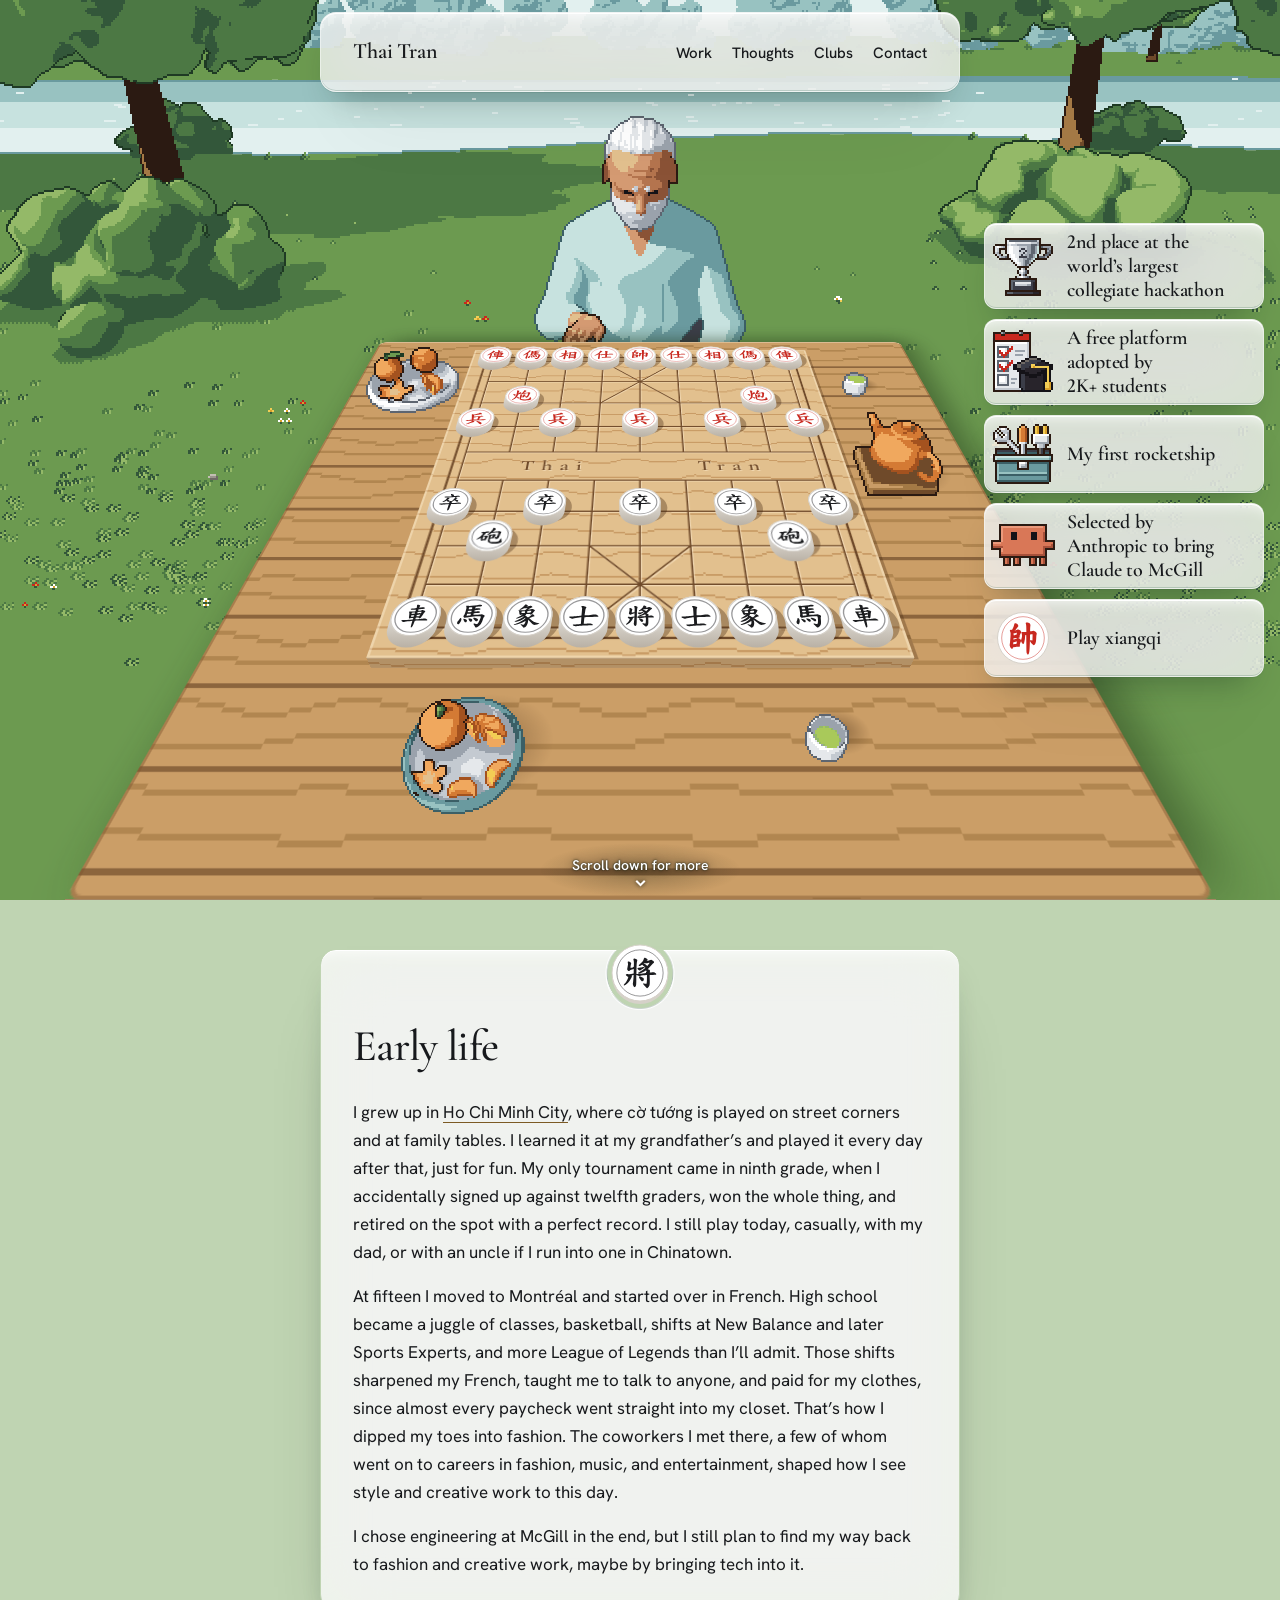
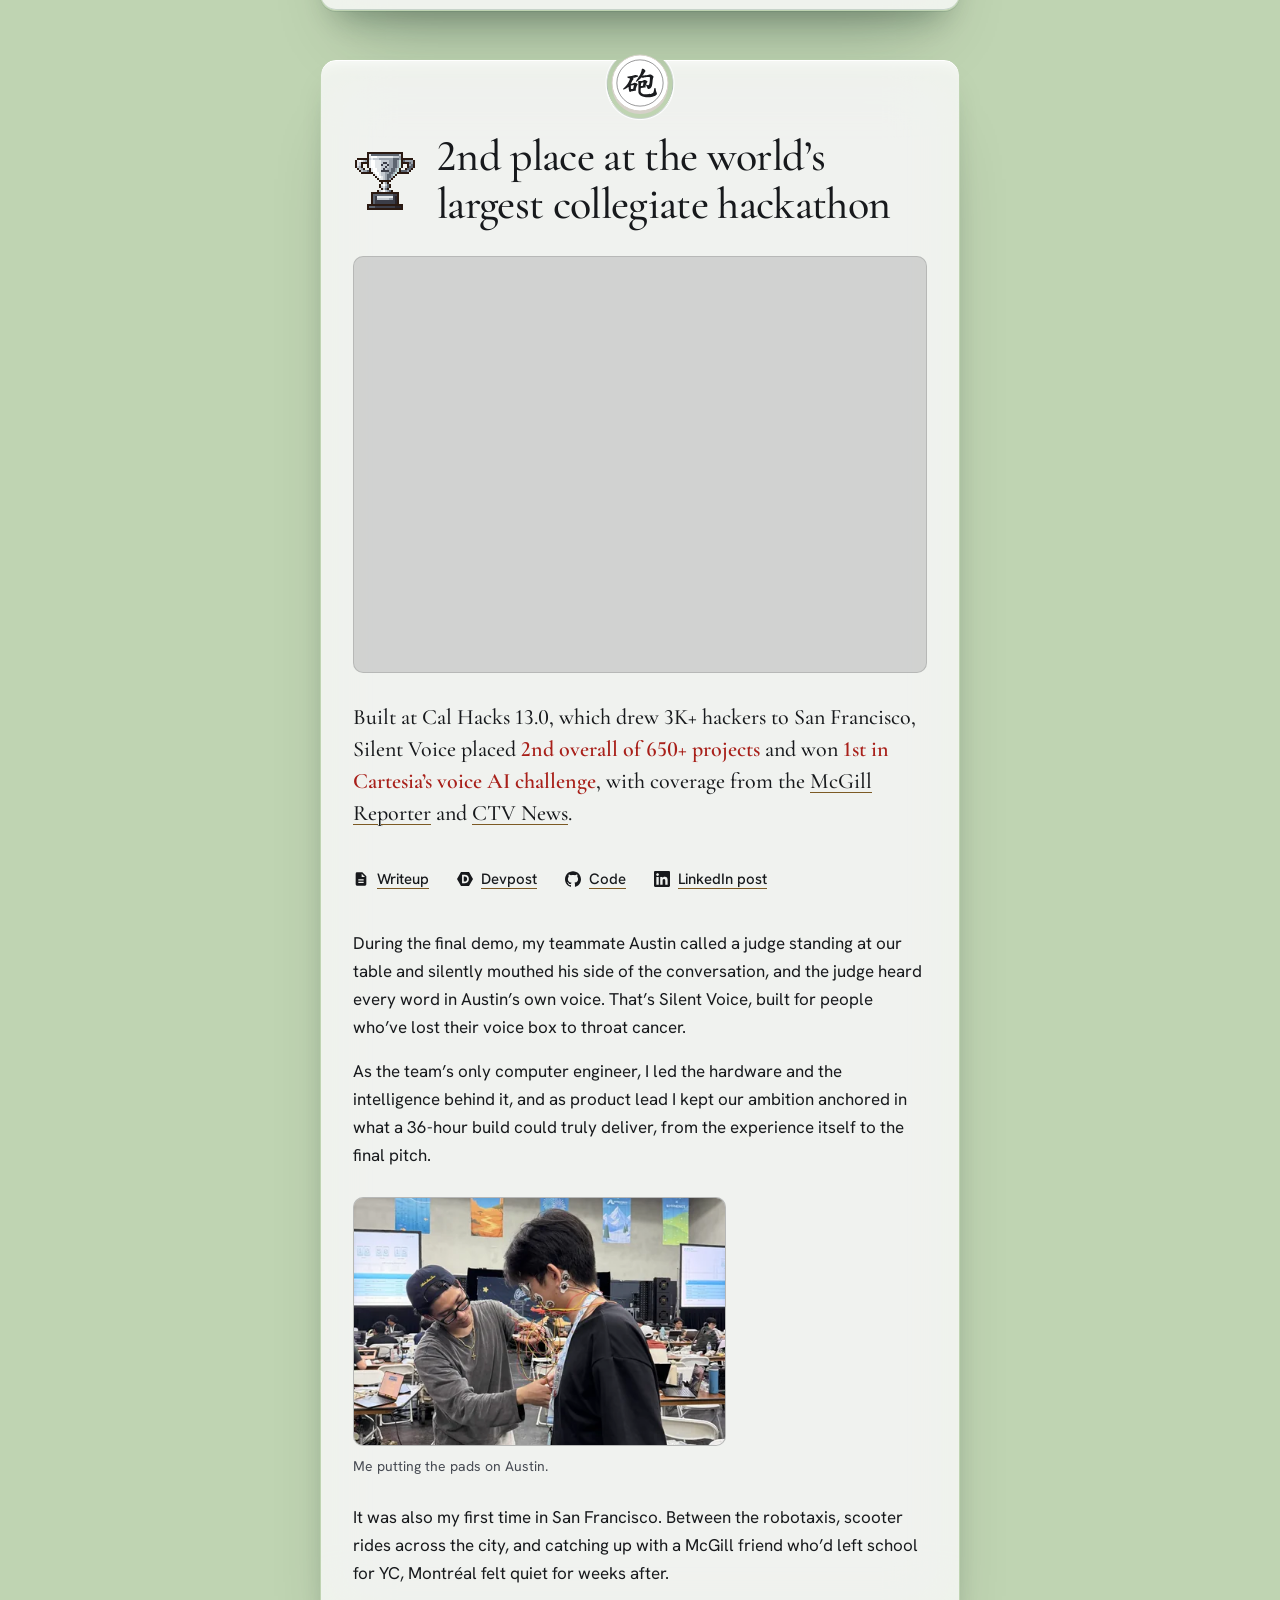
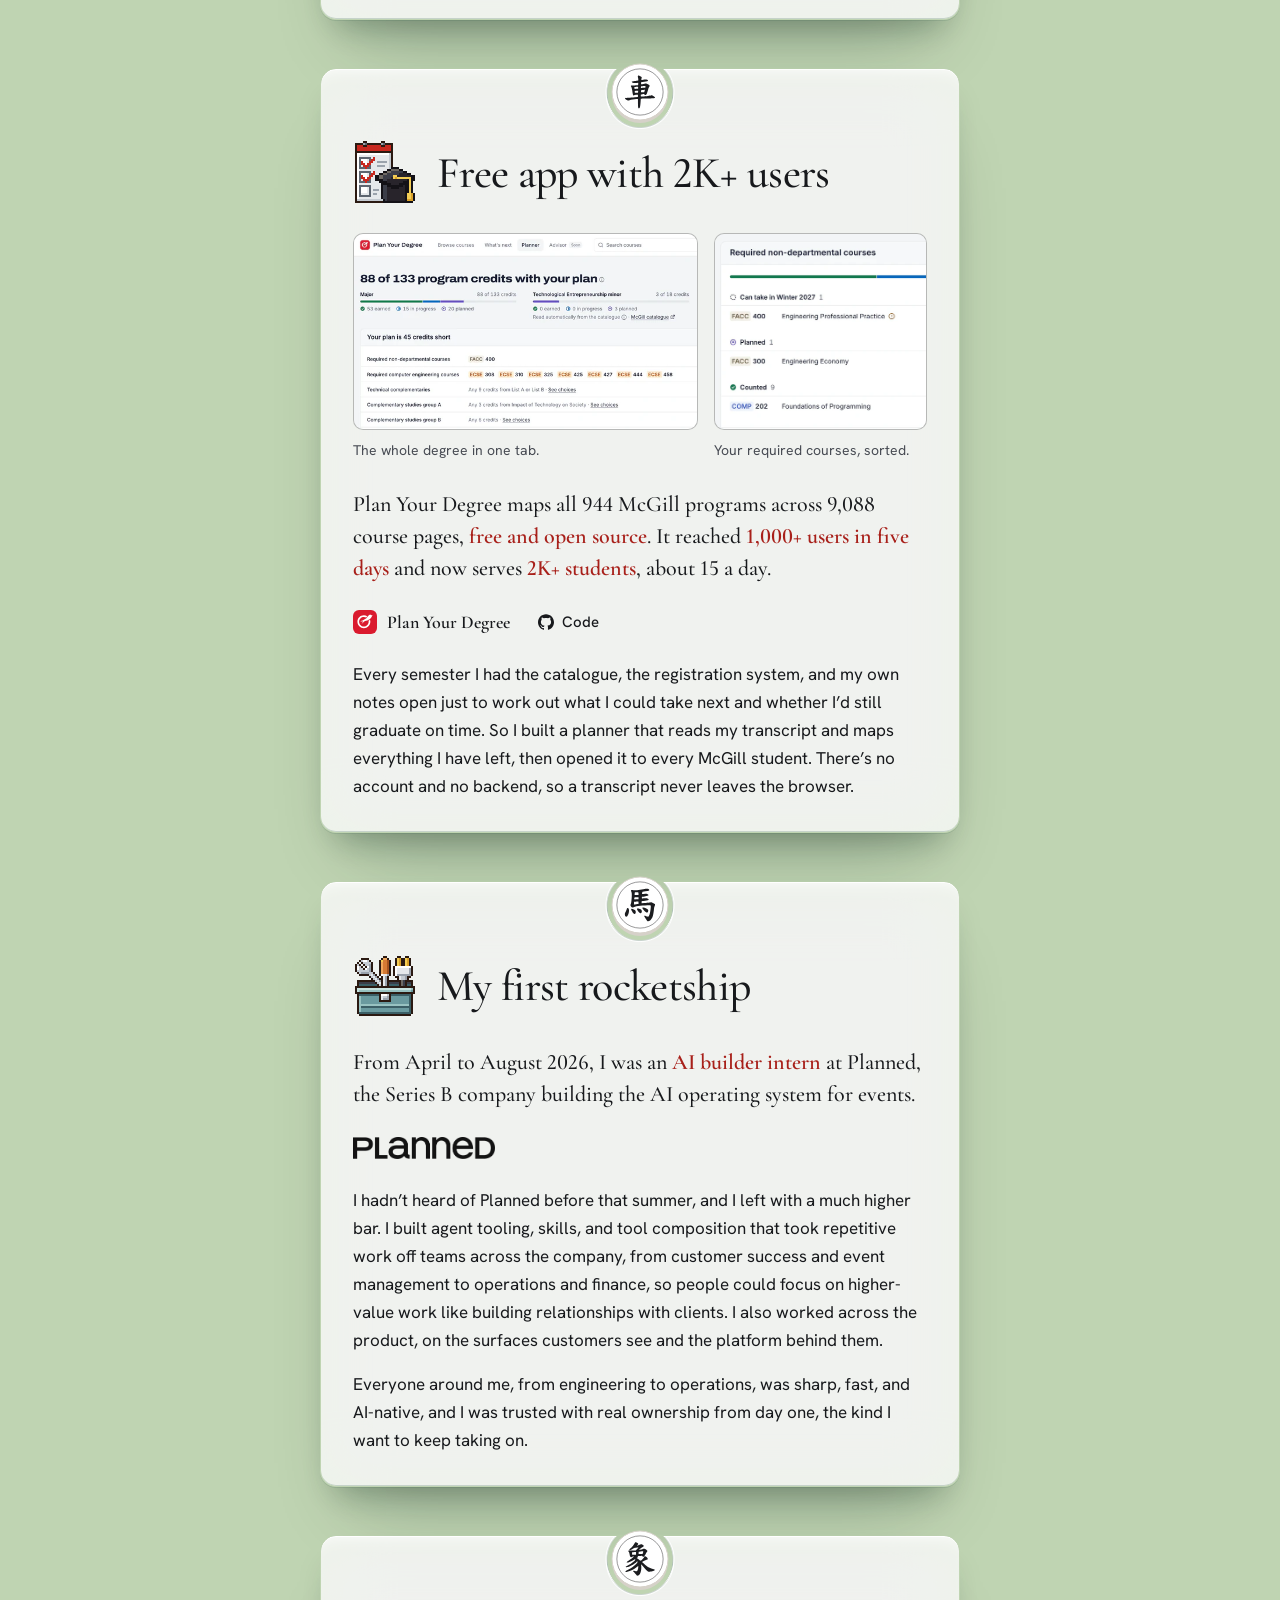
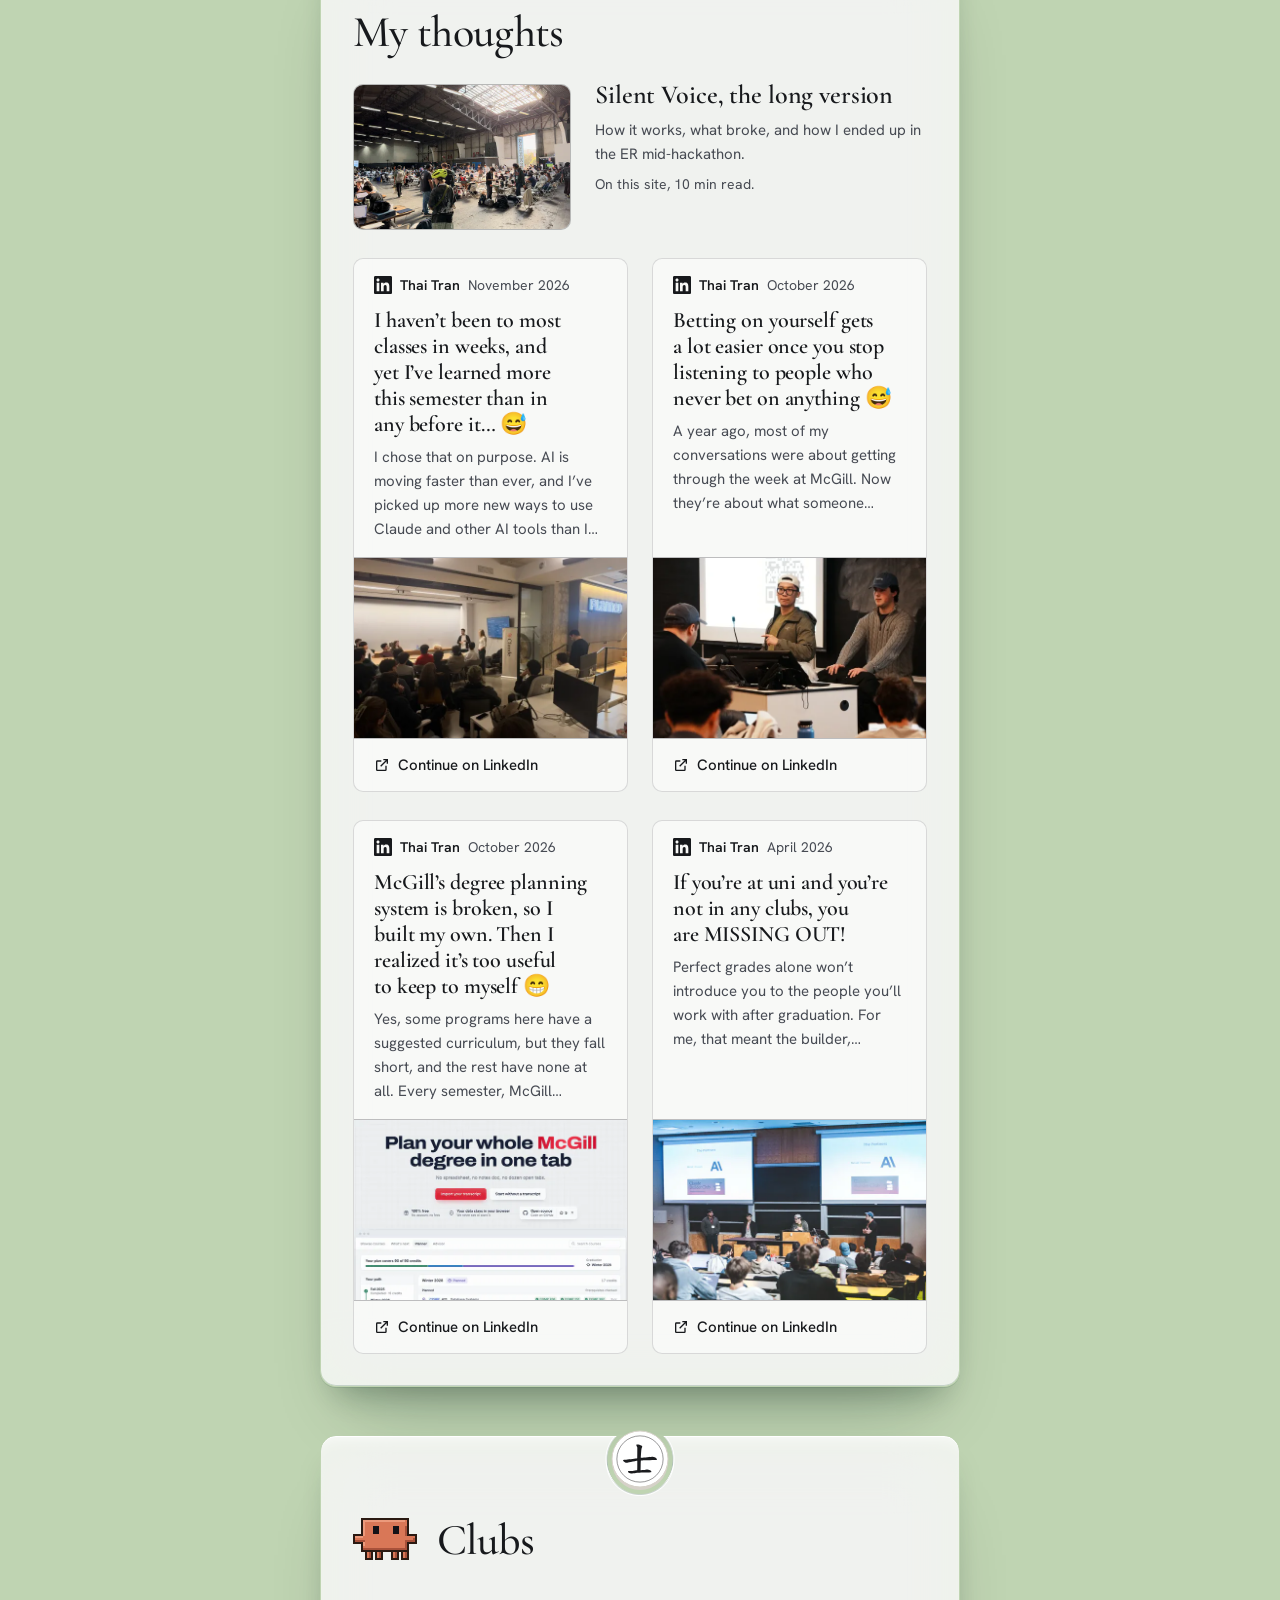
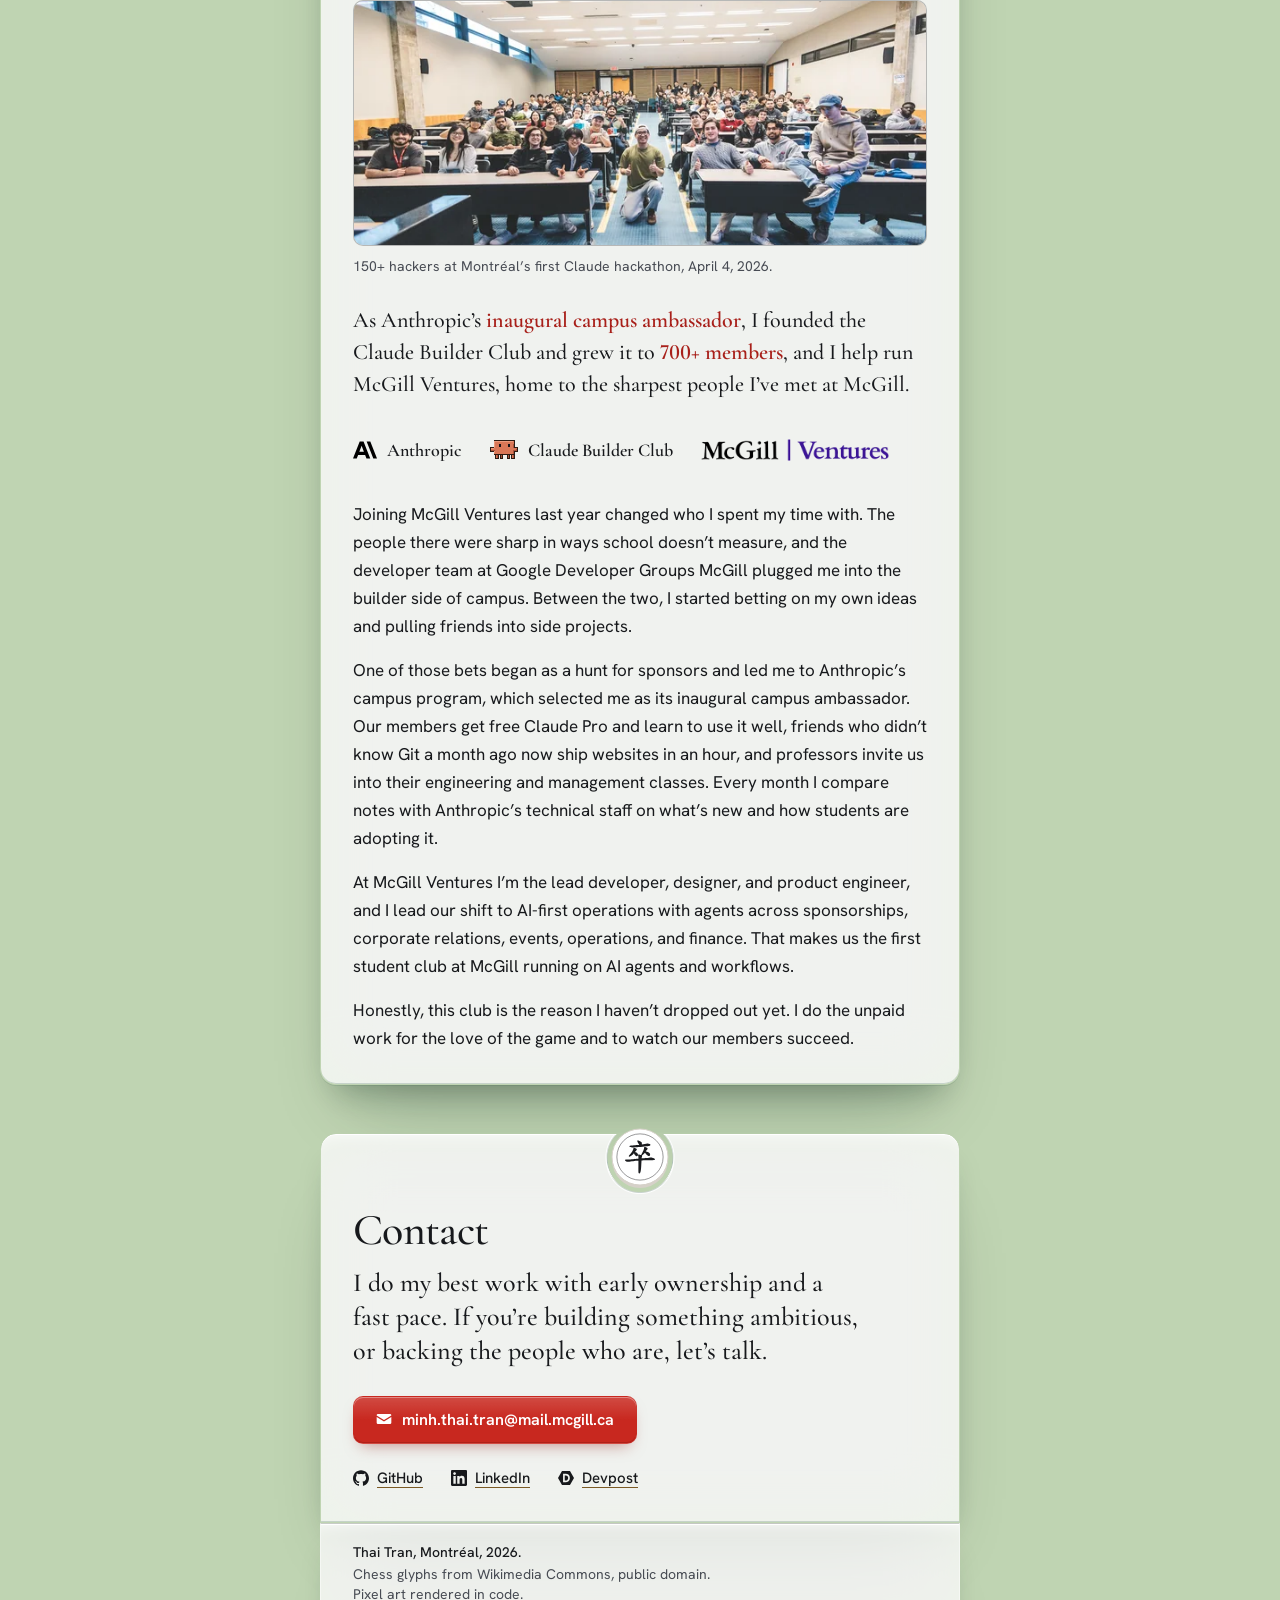
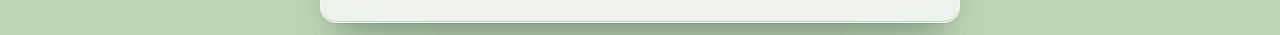
==== index.html @ a5d9ecb9 "Merge pull request #33 from thaimtl/fix/silent-voice-copy fix(silent-voice): high-level story, no te" ====
<!doctype html>
<html lang="en">
<head>
<meta charset="utf-8">
<meta name="viewport" content="width=device-width,initial-scale=1">
<meta name="color-scheme" content="light">
<title>Thai Tran</title>
<meta name="description" content="Thai Tran, computer engineering at McGill and Anthropic’s inaugural campus ambassador. Silent Voice, 2nd at Cal Hacks 13.0. Plan Your Degree, 2K+ users. AI builder intern at Planned.">
<meta property="og:title" content="Thai Tran">
<meta property="og:description" content="Thai Tran, computer engineering at McGill and Anthropic’s inaugural campus ambassador. Silent Voice, 2nd at Cal Hacks 13.0. Plan Your Degree, 2K+ users. AI builder intern at Planned.">
<meta property="og:type" content="website">
<meta property="og:url" content="https://thaimtl.github.io/">
<meta property="og:image" content="https://thaimtl.github.io/img/og.jpg">
<meta property="og:image:width" content="1200">
<meta property="og:image:height" content="630">
<meta property="og:image:alt" content="A pixel-art scene of a grandfather across a Chinese chess board, at a wooden table in a garden.">
<meta name="twitter:card" content="summary_large_image">
<link rel="icon" href="data:image/svg+xml,%3Csvg xmlns='http://www.w3.org/2000/svg' viewBox='0 0 32 32'%3E%3Ccircle cx='16' cy='16' r='13' fill='%23fff' stroke='%23121316' stroke-width='2.5'/%3E%3Ccircle cx='16' cy='16' r='8.5' fill='none' stroke='%23c8281f' stroke-width='2.5'/%3E%3C/svg%3E">
<script>document.documentElement.className = 'js'</script>
<link rel="preconnect" href="https://fonts.googleapis.com">
<link rel="preconnect" href="https://fonts.gstatic.com" crossorigin>
<link href="https://fonts.googleapis.com/css2?family=Cormorant+Garamond:wght@500;600&family=Hanken+Grotesk:wght@400;500;600&display=swap" rel="stylesheet">
<link rel="stylesheet" href="site.css">
</head>
<body>
<a class="skip" href="#main">Skip to content</a>
<svg width="0" height="0" style="position:absolute" aria-hidden="true">
<symbol id="g-shuai" viewBox="0 0 100 100"><path fill="currentColor" d="M59 2.9C58.1 3.8 58.1 3.9 59.5 7.6C60.1 9.3 60.4 12.5 60.4 20.7L60.5 31.6 53.4 31.7C44.5 31.7 44.2 31.9 46.1 36.6C47.6 40.9 47.3 46.8 45.1 52.9C43.8 57 43.8 57.2 44.5 60.1C45.9 64.8 48.5 66.6 50.5 64.5C52 62.7 54 54.3 54.6 46L55.4 38.1 57.2 37.7C60.7 36.7 60.4 34.6 60.5 66C60.7 96.7 60.7 97.6 63.3 97.9C66.5 98.4 68.3 92.1 68.9 77.5C69.2 71.7 69.7 59.9 69.9 51.4L70.3 35.8 74.7 35.4C77.2 35.1 79.3 35.1 79.5 35.4C79.9 35.8 79.9 49.9 79.5 54.6C79.2 58.1 79.8 58 73.8 57.2C71.4 56.9 71.1 56.9 71.1 57.8C71.1 58.3 72.4 60.2 74.1 62.1C75.8 63.9 77.9 66.3 78.9 67.3C80.8 69.7 81.8 69.7 84 67.7C87.7 64.5 88.9 59.6 89.5 45.7C89.7 40.9 90.1 37 90.8 35.5C91.5 33.1 91.5 32.9 90.5 31.7C89.7 30.9 87.9 29.7 86 29L82.8 27.4 79.2 28.2C77.2 28.8 74.4 29.3 72.9 29.3L70.3 29.4 70.5 21.2C70.5 16.6 70.9 11.3 71.2 9.3C71.8 5.6 71.8 5.6 70.5 4.5C67.6 2.3 60.7 1.2 59 2.9M23.9 4.7C23.5 5.2 23 6.7 22.7 8.1C22.4 11 18.9 20.4 17.1 23.2C16.1 24.8 16 25 13.7 24.7C11.1 24.2 9.1 25 9.1 26.4C9.1 26.7 9.6 28 10.2 29.1C10.7 30.2 11.3 31.9 11.4 32.9C12 35.8 10.8 57.8 9.9 62.8C8.4 71.2 8.4 72.6 9.6 75.3C11.1 78.9 12.6 80.5 14.6 80.5C15.8 80.5 16.1 80.2 16.8 78.1L17.4 75.8 20.9 75.3C22.7 75.2 27.4 74.7 31.1 74.3C34.9 74 38.3 73.4 38.7 73.1C39.8 72.1 39.8 70.9 38.7 70C37.8 69.4 37.8 69.1 39 65.3C39.6 62.8 40.7 59.8 41.5 58.4C43.3 54.9 43 53.8 39.8 52C35.7 49.9 33.8 49.7 30.5 51.4C26.7 53.2 19.2 55.2 18.7 54.3C18.4 53.7 18.6 48.3 19 48C19.2 47.9 22.7 47.4 27.1 47C31.4 46.5 35.7 46 36.3 45.9C38.1 45.3 38.9 43.9 38 42.4C37.5 41.3 37.5 40.6 39 36.9C39.9 34.6 41.3 32 41.9 31.2C42.7 30.3 43.3 29.3 43.3 28.7C43.3 27.3 40.4 25.1 37.2 24.1C34.9 23.3 34.8 23.3 30.2 24.8C24.8 26.7 20.3 27.4 20.3 26.7C20.3 26.4 21.2 25.5 22.2 24.7C24.7 22.9 34.1 10.8 34.1 9.6C34.1 8.2 32.3 6.5 29.4 5.2C26.7 3.9 25.1 3.8 23.9 4.7M31.6 31.2C31.6 32.5 29.9 39.6 29.6 39.9C29.3 40.3 27 40.7 24.2 41.2L19.2 41.8 19.2 37L19.2 32.3 21 32.3C21.9 32.3 24.1 32 25.8 31.6C29.4 30.8 31.6 30.6 31.6 31.2M30.9 59.8C30.9 64.2 30.3 67.7 29.4 68.2C28 68.9 18.7 70 18.3 69.5C18 69.2 18 67 18.1 64.5L18.4 59.9 23.2 59C25.8 58.6 28 58 28.2 57.8C28.4 57.6 29.1 57.5 29.7 57.5C30.9 57.5 30.9 57.8 30.9 59.8"/></symbol>
<symbol id="g-shi" viewBox="0 0 100 100"><path fill="currentColor" d="M30.3 9.5C29.9 9.9 29.6 11 29.6 11.9C29.6 14.1 27.3 20.4 24.8 25.5C20.9 33.3 13 44.3 5.5 52.2C2.7 55.4 1.8 56.4 2.1 57.3C2.4 57.9 3 58.4 3.7 58.4C5.3 58.4 14 52.1 18.9 47.2L22.8 43.4 22.5 57.3C22.4 64.9 21.9 72.6 21.8 74.4C20.6 81.7 20.4 83.3 21.5 86C23.4 91.1 25.2 92.5 27.3 90.2C29.6 87.8 29.7 86.6 29.9 67.8C30 51.8 30.3 46.1 31.4 42.7C31.7 41.9 31.1 41 29.6 39.4L27.3 37 28.7 35.2C30.2 33.4 33.6 27.6 36.6 22.2C37.6 20.2 39 18.3 39.6 17.7C41.5 15.9 41.8 15 40.6 13.4C37.9 9.6 32.3 7.5 30.3 9.5M54.7 12.8C54.2 13.8 54.2 14.4 55.3 16.7C56.5 19.2 56.5 20.1 56.6 31.5L56.8 43.4 46 44.9C33.7 46.7 31.7 47.2 31.7 48.2C31.7 50.4 33.5 51.6 37.8 52.7C40 53.1 41.2 53 46.2 51.9C49.3 51.2 53 50.4 54.5 50.3L57.4 49.8 57.4 60.8L57.4 71.7 48.7 72.9C37.9 74.5 37.9 74.4 37.9 75.9C37.9 78.3 42.9 80.6 46.8 80.2C47.8 80 53.2 79.3 58.6 78.6C64.1 77.8 72.6 77.1 77.7 76.8C87.6 76.2 88.5 76 89.2 74.5C90 73.2 88.3 71.2 84.7 69.6C81.7 68.1 79.5 68.1 73.8 69.1C71.6 69.6 69 69.9 68 69.9L66.2 69.9 66.2 59.4C66.2 53.7 66.3 48.9 66.6 48.8C67.1 48.5 74.4 47.8 87.9 46.9C97.1 46.3 97.4 46.1 97.9 44.5C98.3 42.8 97.6 41.9 93.8 40C90.4 38.2 88.3 38.2 82.5 39.2C76.7 40.4 67.1 41.6 66.6 41.2C66.5 41 66.5 36.8 66.6 31.9C67.1 24.7 67.4 22.5 68.3 20.2C69.3 17.7 69.3 17.3 68.6 16.2C67.4 14.4 62.3 12.2 58.6 11.9C55.6 11.7 55.3 11.7 54.7 12.8"/></symbol>
<symbol id="g-xiang" viewBox="0 0 100 100"><path fill="currentColor" d="M32.3 5.5C31.3 6.3 31.1 8.1 32.2 11.6C32.8 13.4 32.9 16.8 32.9 23.3L32.9 32.6 31.6 32.9C30.7 33.1 26.5 33.5 22.4 34.1C18.2 34.6 14.5 35.4 14.1 35.7C12.7 36.6 13.6 38.4 16.2 39.6C18.6 40.7 22 41 27.9 40.2C29.6 39.9 31 39.9 31.1 40.1C31.4 40.5 23.5 53.5 21.1 56.5C18.5 59.9 10.7 67.8 8 69.8C6.3 71 5.8 71.6 6 72.7C6.1 73.7 6.4 74 7.5 73.9C9.6 73.7 16.2 70.4 20.3 67.3C23.5 65 25.3 63.1 31.3 55.3L32.5 53.8 32.2 59.1C31.7 67.3 31 74.6 30 79.5C29.6 81.9 29.3 85 29.4 86.2C29.7 89.4 31.9 93.5 33.7 94.4C34.9 95.2 35.2 95.2 36.4 94C39 91.5 39.3 89.3 39.6 69.9C39.9 60 40.2 51.9 40.6 52.1C40.7 52.3 41.3 53.5 41.9 54.7C43.3 57.6 46.9 60.9 48.8 60.9C51.8 60.9 53.5 56.1 51.4 53C50.3 51.5 44.7 47.8 42.7 47.4C40.2 46.8 39.9 46.2 40.4 42.1C40.7 38.5 40.9 38.2 42.1 38.1C45.6 37.6 52.6 35.7 53.3 34.9C54.7 33.8 54.6 33.1 53.2 31.7C51.2 30 47.4 29.1 44.5 29.9C40.4 30.9 40.6 31.4 41.3 23.8C41.6 20 42.2 15.4 42.7 13.6C43.3 10.4 43.3 10.2 42.1 9C40.6 7.3 36 4.9 34.3 5C33.7 5 32.8 5.2 32.3 5.5M79.2 21.8C73.9 23.6 67 24.8 61.1 24.8C58.2 25 55.8 25.1 55.3 25.6C55 25.9 55.2 27.1 56.1 29.6C57.2 32.8 57.3 33.5 57.2 46.3C57.2 55 56.7 62.2 56.2 66.3C54.7 77.8 54.6 79.7 55.6 81.8C56.8 84.2 58.5 85.9 59.7 85.9C60.8 85.9 62.3 84.4 62.3 83.2C62.3 82.7 62.5 82.3 62.8 82.1C63.1 81.8 66.7 81.5 70.9 81.2C75.1 80.9 78.9 80.4 79.4 80.4C80.1 80.1 80.8 81 81.8 83.6C83.6 87.9 84.7 88.8 86.8 88C88.7 87.4 90.3 85.3 92.2 81.9C93.5 79.1 93.5 76 92.3 66.6C91.3 56.8 91.6 34.6 92.9 31.1C94.5 27 94.5 27 92.6 25.1C90 22.9 85.8 20.4 84.1 20.4C83.5 20.6 81.2 21 79.2 21.8M82.4 29.1C82.9 29.4 83 31.7 83 35.2L83 40.7 81.4 40.4C80.3 40.2 78.6 40.4 77.4 40.7C72.5 42.1 65.4 43.3 64.8 42.8C64.6 42.5 64.5 39.9 64.8 36.4L65.1 30.6 67.2 30C72.7 28.5 81.4 28 82.4 29.1M83 51.8L83 57 80 56.8C78 56.7 75.4 57 72.7 57.6C68.9 58.6 66.3 59 64.6 58.8C64.2 58.8 63.9 57.6 63.9 54.8C63.9 49.7 64.2 49.2 66.4 49.2C68.1 49.2 80 47.2 81.2 46.8C82.9 46.2 83 46.6 83 51.8M82.9 64.6C82.7 65.7 82.6 68.1 82.6 70.1C82.6 73 82.4 73.6 81.8 73.4C81.4 73.3 77.6 73.6 73.1 74.2C68.7 74.8 64.8 75.2 64.3 74.9C63.5 74.8 63.4 73.9 63.4 70.7C63.4 68.4 63.5 66.3 63.9 66C64 65.7 66 65.2 68.1 65C70.4 64.7 74.2 64.1 76.8 63.7C83.5 62.2 83.3 62.2 82.9 64.6"/></symbol>
<symbol id="g-ma" viewBox="0 0 100 100"><path fill="currentColor" d="M30.7 7.5C30.2 8.1 29.8 9.3 29.8 10.8C29.8 14.3 28.7 17.9 26.5 22.4C22 31.5 15.3 40.7 8.4 47.9C3.7 52.7 3.1 54.4 5.7 54.7C7.5 54.9 12.8 51.2 18.3 45.8C20.9 43.4 23.2 41.4 23.3 41.6C24.2 42.5 22.6 65.1 21 72.2C19.7 78.1 19.8 80.9 21.6 84.5C23.2 87.6 23.5 87.7 25.1 87.7C26.8 87.7 27.1 87.6 28.1 85.3C29.3 82.9 29.5 82 29.9 66.3C30.1 57.3 30.7 47.3 31 44.3L31.6 38.7 29.6 36.9L27.7 35.3 30.1 31.6C31.3 29.7 33.7 25.6 35.4 22.6C37 19.6 39 16.4 39.9 15.5C40.8 14.6 41.4 13.4 41.4 13C41.4 11.7 38.5 8.6 36.7 7.5C34.8 6.5 31.7 6.6 30.7 7.5M70.5 9.9C61.1 11.9 52.2 12.5 48.5 11.6C43.8 10.4 42.8 11.4 44.4 15.5C45.2 17.3 45.3 19.3 45 29.2C44.7 41.3 44.1 46.3 42.8 49.7C41.8 51.7 41.8 51.7 43.2 54.6C44.9 57.9 45.8 58.3 48 57.4C54.1 55 58.6 54.1 71.8 52.9C83 52 82.8 52 83.9 53C84.8 53.8 84.8 54.6 84.5 58.3C83.6 69.8 81.6 77.5 78.9 79.9C76.8 81.5 75.9 81.5 72.6 79.9C69.7 78.4 67.6 78.1 67.2 79.3C67 79.6 68.2 82 69.7 84.4C71.2 86.8 72.6 89.1 72.6 89.4C72.6 89.8 73.2 90.7 73.9 91.6C75.8 93.7 77.9 93.7 81.3 91.6C84.3 89.8 86.3 87.6 88 84.7C89.6 81.5 91.4 73.4 92.6 64.8C93.2 59.2 93.8 56.7 94.7 55.3C97 51.5 96 50 89.3 46.6L86.5 45.1 80.7 46C77.6 46.4 73.8 46.9 72.3 47L69.7 47.2 69.6 44.6C69.4 43.1 69.6 41.7 69.7 41.6C70 41.3 72.4 40.8 75.2 40.5C81.8 39.8 83.9 39 84 37.5C84.5 35.3 78.2 33.8 72.1 34.8L69.9 35.3 70 31.9L70.2 28.6 76.2 27.9C83.1 26.8 84.8 26.2 84.7 24.6C84.3 22.9 80 21.4 77 21.7C75.8 22 73.6 22.3 72.3 22.4L69.9 22.7 70.2 21.2C70.9 16.6 71.2 16 72.6 15.8C76.8 15.4 85.1 14 85.9 13.6C86.5 13.3 86.8 12.5 86.8 11.7C86.8 10.7 86.3 10.2 84.7 9.3C81.6 8.1 79.8 8.1 70.5 9.9M61.4 17.9C61.7 18.4 62 19.7 62 21.2L62 24 58.7 24.6C56.8 25 54.7 25.2 53.9 25.2C52.4 25.2 52.4 25.2 52.8 22.7C53.5 18.2 53.6 17.9 55.4 17.8C58.9 17.3 60.8 17.3 61.4 17.9M62 33.1C62 36.6 62.2 36.5 56.5 37.1C51.8 37.7 51.6 37.5 51.9 33.9L52.2 30.7 55.7 30.4C62.8 29.8 62 29.5 62 33.1M62 43.7C62 44.5 61.9 45.8 61.7 46.7C61.4 48.4 61.3 48.4 56.5 49.3C53.8 49.7 51.3 50 51.2 50C51.2 49.9 51.2 48.2 51.3 46.1C51.5 43.8 51.8 42.6 52.2 42.8C52.5 42.9 54.4 42.8 56.2 42.6C62.2 42 62 41.9 62 43.7M67.3 57.1C66.9 57.7 67.3 59.1 69.6 63.6C72.7 70.1 74.4 71.7 76.5 70.7C78.3 69.9 79.7 66.8 79.2 64.3C78.9 61.9 76.2 59.2 72.9 57.6C69.9 56.2 68.2 56.1 67.3 57.1M39 60.1C38.7 60.6 38.1 62.1 37.6 63.7C37 65.4 35.8 68.1 34.8 69.9C32.7 73.8 32.5 76.6 34.2 79.1C36 81.7 37.8 81.7 40 79.1C42.3 76.4 43.1 74.1 43.4 68.4C43.8 62.8 42.9 59.8 40.9 59.7C40.2 59.5 39.3 59.8 39 60.1M56 59.8C55.4 60.6 55.7 62.1 58.3 67.2C61.9 74.6 64.2 76 66.7 72.2C69 68.9 67.8 65 63.7 62.1C60.8 60 57.1 58.9 56 59.8M45.9 62.5C45.5 63.7 48.3 72.6 49.7 74.7C52.4 78.4 56.2 76.1 56.2 71C56.2 68.7 56 67.8 54.7 66.2C51.5 62.4 46.7 60.4 45.9 62.5"/></symbol>
<symbol id="g-ju" viewBox="0 0 100 100"><path fill="currentColor" d="M55.3 6.2C53.6 7.2 53.6 8.8 55.2 10.3C57 12.1 57.4 13.9 57.3 17.9L57.2 21.6 55.4 22.1C54.4 22.2 50.9 22.5 47.6 22.8C40.7 23.1 39.7 23.5 41.1 25.8C42.6 27.8 45.6 28.9 49.9 28.9C52 28.9 54.6 28.6 55.6 28.5L57.4 28.1 57.4 30.5C57.4 32.6 57.3 32.9 56 33.1C52.3 33.9 47.1 34.4 42.6 34.4C35.8 34.5 35.7 34.6 38.4 41.2C39.4 43.9 40.7 47.9 41.1 50C41.7 52 42.3 54.5 42.6 55.7C43.4 59.1 47.1 61.8 48.3 59.8C48.7 59.1 53.4 58 56 58C57.4 58 57.4 58 57.4 61.1L57.4 64.4 55.9 64.7C54.9 64.8 49.4 65.3 43.7 65.8C37.7 66.3 33 67 32.6 67.3C31.7 67.8 31.7 68 32.6 69.3C33.6 71 37 73 39.1 73C40 73 42.6 72.7 44.9 72.3C47.3 71.8 51 71.3 53.3 71.1L57.3 70.8 57.4 79.4C57.4 84.1 57.7 89 58 90.4C58.9 94.4 61 95.7 62.9 93.3C64.2 91.7 64.5 88.9 64.9 78.6L65.2 70.3 79.3 70.3C91.3 70.3 93.6 70.1 94.1 69.4C95.3 67.3 93.8 65.1 88.8 62.5L86.2 61.3 77.8 62.1C73 62.5 68.2 63 67 63L64.9 63 65 60.1L65.2 57.2 69.5 57.1C73.5 57 73.9 57 74.9 58.2C76.6 60 79 60 80.3 58.1C81.6 56.4 82 54.7 83.6 47.7C84.3 43.7 85 41.7 86.2 39.9C87 38.7 87.9 37.2 88.2 36.7C88.6 35.5 85.5 32.6 81.6 30.8L78.5 29.4 75 30.2C73.2 30.6 70.2 31.1 68.5 31.1L65.2 31.2 65 29.4C64.9 27.1 65.3 26.8 71.7 25.9C74.2 25.6 77.3 25.2 78.6 24.9C82.9 23.9 83.8 21.1 80.3 19.2C77.5 17.8 74.3 17.6 69.9 18.8C67.9 19.3 66 19.6 65.7 19.5C65.3 19.2 65.9 15.8 66.7 13.6C67.2 12.6 67.5 11.6 67.5 11.2C67.5 10 64.6 7.8 61.6 6.6C58.2 5.2 57.2 5.2 55.3 6.2M29 11.2C28.4 11.8 28.4 12.3 29 14.3C29.6 16.8 29.6 17.1 28.1 20.2C25.1 27.4 18 37.9 9.4 47.9C5 53.1 4.5 54.5 7.1 54.8C9 55.1 12.7 52.5 17.3 47.9C19.3 45.9 21 44.4 21.1 44.5C23.1 46.5 22.7 62.1 20.4 73.4C19.4 77.7 19.4 78.8 19.8 80.8C21.8 89 26 90.7 28.1 84.4C29 82.1 29.1 79.3 29.4 64.7C29.7 55.4 30 47.1 30.1 46.4C30.6 44.8 29.4 42.5 27.1 40.5C26.6 39.8 25.8 39.1 25.8 38.9C25.8 38.7 26.8 37.5 27.8 36.2C29 34.9 31.6 31.6 33.6 28.8C35.6 25.9 38 22.8 39 21.5C41.7 18.6 41.6 17.1 38.6 14.2C37.3 12.9 35.6 11.6 34.7 11.2C32.6 10.2 29.7 10.2 29 11.2M75.7 37.7C76.8 39.8 76.2 40.2 70.9 40.8C68 41.1 65.6 41.2 65.3 41.1C65.2 40.9 64.9 39.9 64.9 38.9C64.9 37.1 65 36.9 67 36.7C73.2 35.9 75.2 36.1 75.7 37.7M57.4 40.4C57.4 43.2 57.7 43.1 51.4 43.9C49.4 44.1 47.6 44.2 47.3 43.9C47.1 43.8 46.9 42.8 46.7 41.8C46.4 40.2 46.4 39.9 47.6 39.7C49 39.4 55.9 38.1 56.9 37.9C57.3 37.9 57.4 38.8 57.4 40.4M74.7 48.5C74.6 49.7 74.3 50.7 74.3 50.8C74.2 50.8 66.5 51.1 65.6 51C65.2 51 64.9 50.4 65 49.1L65.2 47.2 68.9 46.9C71 46.8 73.2 46.5 73.9 46.5C75 46.5 75 46.5 74.7 48.5M57.3 50.4L57.2 52.7 53.3 52.8C51 53 49.1 52.8 48.9 52.7C48.7 52.4 48.4 51.7 48.3 51C48 49.7 48 49.5 51.6 48.8C57.6 47.5 57.6 47.5 57.3 50.4"/></symbol>
<symbol id="g-pao" viewBox="0 0 100 100"><path fill="currentColor" d="M53.7 7.6C53.2 8 52.6 9.9 52.3 12.6C51.2 20.2 46.9 31.4 41.9 39.8C40.8 42 39.9 43.7 40 44.6C40.2 45.2 39.9 46.2 39.6 46.7C39 47.2 39 48 39.5 50.3C39.9 52.5 40 56.8 39.7 65.4C39.5 75.9 39.5 78 40.2 80.5C41.8 85.7 46.5 89.4 54.1 91.2C70 95 85.6 92.8 93.5 85.7C96.4 83.3 96.7 81.9 95.1 79.6C93.6 77.4 92.6 74.2 91.7 69.6C91.1 66.6 90.2 64.8 89.2 64.8C87.8 64.8 87 66.6 86.3 71C85 79.7 82.9 82.1 75.8 83.8C71.9 84.9 70.5 85 63.3 84.7C52.5 84.3 48.7 83.3 46.8 79.6C45.7 77.5 45.6 67.6 46.6 67C46.9 66.7 49.6 66.1 52.5 65.7C59.1 64.5 59.9 64.2 60.7 63.2C61.1 62.6 61 62.2 60.2 61.3C59.4 60.4 59.4 60.3 60.7 56.3C61.4 54.1 62.6 51.5 63.3 50.5C64 49.6 64.5 48.4 64.5 47.8C64.5 46.7 61.4 44.6 58.3 43.9C56.1 43.3 55.7 43.3 52.9 44.6C49.6 46.1 43.4 47 42.8 46.1C42.7 45.8 43.4 44.8 44.4 43.9C45.6 43 47.5 41 49 39.3C51.3 36.4 51.3 36.4 53.2 36.9C54.8 37.3 55.8 37.1 59.5 35.8C65.2 33.8 70.6 32.5 72.8 32.8L74.6 32.9 74.4 37.9C74.3 45.8 72.1 56.9 70.3 58.8C69.6 59.5 69.5 59.5 66.7 58.5C64 57.6 63.5 57.6 62.9 58.2C62.4 58.5 62 59 62 59.2C62 59.4 63 61 64.5 62.8C65.8 64.4 67.3 66.6 67.9 67.6C69.8 70.5 73.1 69.9 76.2 66C78.2 63.2 80.1 57.3 81.2 49.9C82.2 43.1 83.8 35 84.5 32.8C85.3 30.7 84.5 29.2 81.3 27C78.1 24.9 77.4 24.7 73 26.2C68.4 27.6 56.7 30.6 55.3 30.6C54.1 30.6 54.1 29.8 55.1 29C55.6 28.5 57.2 26 58.5 23.2C59.8 20.3 61.7 16.9 62.6 15.6L64.2 13.1 63.2 11.7C62 10.1 57 7 55.6 7C55 7 54.1 7.3 53.7 7.6M19.4 10.5C18.7 11.5 18.7 12 19.7 14.9C20.6 17.8 20.7 19.1 20.7 32.6C20.7 45.2 20.6 48.1 19.5 54.1C17.6 66.3 13.8 74.6 6.8 83C4 86.3 3.6 87.1 4.2 87.6C5.1 88.8 6.2 88.7 9 86.9C14.9 83.1 22 74.3 23.6 68.9C23.9 67.7 24.4 66.4 24.7 66.3C24.8 66 26.4 67.9 28.2 70.5C29.8 73 31.8 75.5 32.6 75.9C33.6 76.7 33.9 76.7 35.4 75.9C37.6 74.8 38.4 71.8 37.1 69.2C36.1 67.2 32.1 64.5 28 63.2C26.1 62.6 26 62.5 26.3 61C27.3 55.4 27.6 53.2 27.9 48.6C28.2 44.6 28.5 43 29.2 42.6C31.3 41 39.6 34.8 41.1 33.9C43.6 32.3 43.6 30.6 41.2 28.1C38.9 25.7 35.4 24.4 34.2 25.4C33.7 25.7 33 27.3 32.6 29C31.6 32.2 29.9 35.7 29.2 35.7C28.6 35.7 29.2 23.2 29.9 18.4C30.4 16.2 30.7 14 30.7 13.6C30.7 12.4 26 10.1 22.9 9.8C20.4 9.5 20 9.6 19.4 10.5M5.8 38.3C4.8 39.3 4.9 40.4 7.1 44.8C9.7 50 11.4 52.2 13.4 53.1C15.4 54 17.2 52.8 17.9 50C18.8 47.4 18.2 44.8 16.3 42.6C13.5 39.5 7.3 36.9 5.8 38.3M53.8 51.5C53.8 52.7 53.5 54.3 52.5 58.7C52.2 59.8 50.9 60.6 48.1 60.9L46.3 61 46.5 58.2C46.9 52.4 47.7 51.2 51.5 50.3C53.5 49.9 53.8 50 53.8 51.5"/></symbol>
<symbol id="g-bing" viewBox="0 0 100 100"><path fill="currentColor" d="M57 7.6C53.7 10.9 42.9 17.1 36.8 18.9C34.6 19.5 34.2 19.5 32.2 18.7C29.4 17.4 27 17.1 25.6 17.7C24.1 18.1 24.1 19 25.1 22.1C26.2 25.2 31.5 58.8 30.9 59.3C30.4 59.7 21.7 60.6 14 60.9C5.3 61.2 4.2 61.7 4.8 63.6C5.3 64.8 10.3 67.9 12.7 68.2C13.6 68.3 16.1 68.2 18.2 67.7C33.1 64.3 54.4 62.7 84.8 62.5C94.3 62.4 95.3 62.1 95.3 59.9C95.3 58.2 93.4 56.9 88.8 55.4C85.5 54.4 84.9 54.2 81.4 54.8C76.6 55.6 64.4 56.6 63.8 56.3C63.2 56.2 66.6 44.5 67.6 42.7C68.8 41.1 68.1 39.3 65.8 38C64.9 37.5 64.2 36.9 64.2 36.8C64.2 36.6 67.2 36.2 70.7 35.9C74.3 35.4 77.7 35 78.3 34.7C80.9 33.2 77.5 30.1 72.2 28.9C70 28.5 69.1 28.6 66.3 29.5C64.4 30 60.4 31 57.2 31.6C54.1 32.2 48.4 33.2 44.5 34C40.8 34.7 37.4 35.1 37.3 35.1C36.8 35.1 36.7 34 35.9 28.2L35.6 25.5 38.6 24.6C45.7 22.6 60.7 18.6 64.2 17.8C68.5 16.9 69.8 16 69.8 14.1C69.8 12.6 67.2 9.8 63.5 7.8C60.2 5.8 58.6 5.8 57 7.6M56.7 39.9C57.1 41.8 56.1 56.5 55.5 57.1C55.3 57.2 51.6 57.7 47.3 57.8L39.5 58.1 38.6 51.3C38.1 47.4 37.7 43.6 37.6 42.7L37.3 41.1 46.1 39.6C51.2 38.7 55.3 38 55.6 38.1C55.9 38.1 56.4 39 56.7 39.9M34 68C33.6 68.6 33.1 69.9 32.8 71C32.4 73.4 23 82.7 15.8 87.9C11.1 91.4 9.9 92.9 11.6 93.6C14 94.5 28.1 87.1 36.8 80.6C39.5 78.5 42.6 76.3 43.9 75.7C47.6 73.8 46.7 71.7 40.8 68.5C37.4 66.5 35 66.4 34 68M55 69.5C54.6 69.9 54.3 70.4 54.3 70.5C54.3 70.8 56.4 73.2 58.9 75.9C61.4 78.4 65.1 82.7 67.3 85.2C73.2 92.3 77.4 94.4 79.8 91.3C80.8 90.1 80.8 89.5 80.6 87C80.5 85.3 80.1 83.3 79.5 82.4C77.2 78.1 70.9 73.8 61.4 70.5C56.4 68.8 55.9 68.6 55 69.5"/></symbol>
<symbol id="g-jiang" viewBox="0 0 100 100"><path fill="currentColor" d="M62.1 7.5C61.5 8.1 60.6 9.9 60.2 11.5C59.6 13.3 58.6 15.7 57.8 16.7C56.3 18.9 49.9 25.2 47.7 26.7C46.8 27.3 46.4 28 46.5 28.6C46.7 30.4 49 30.4 52.5 28.5C54.1 27.6 55.7 26.8 56 26.8C56.9 26.8 65.1 34.6 65.1 35.4C65.1 36.8 53.4 45.1 47.6 47.8C44.3 49.3 43.7 50.2 45 51.4C46.7 52.7 54.4 50 62.1 45.7C64.7 44.2 66.9 43 67.2 43C67.8 43 69.6 48.4 69.1 49.4C69 49.9 65.8 50.3 57.8 51.2C51.6 51.9 45.5 52.5 44 52.5C42.6 52.7 41 52.8 40.6 53.1C39.8 53.4 39.8 52.5 40 43.2C40.3 27.4 40.9 18.6 41.9 16.1C42.9 13.4 42.5 12.2 39.7 10.8C36.7 9.3 34 8.7 32.5 9.3C31 9.7 31 10.2 32.2 15.4C32.8 18.2 33 24.4 32.5 30.1C32.1 34.7 32.4 34.4 26.4 35L22.9 35.3 23.3 31.7C23.5 29.8 24.1 27 24.5 25.3C25.7 21.8 25.2 21 21.4 18.9C16.5 16.4 14.5 17.3 15.6 21.8C16.3 24.6 16.2 27.6 14.5 34.3C13.4 39.3 13.5 40.6 15.6 43C17.4 45 18.7 45 20.8 43.3C21.7 42.6 24.5 41.2 27.3 40.2L32.4 38.6 32.2 45L32.1 51.5 24.8 52.7C20.2 53.4 17.1 53.6 16.6 53.4C16.2 53.1 14.7 52.8 13.5 52.8C9.2 52.8 8.7 55.1 12.3 58.5C13.7 59.7 15.1 60.7 15.7 60.7C16.8 60.7 16.8 60.9 16.5 62.7C16 65.2 12.6 72.5 10.5 75.4C9.6 76.8 7.7 79.2 6.2 80.6C2.1 85 3.8 86.6 9.5 83.6C14.5 80.9 19.3 75.3 23.6 67.3C27.2 60.6 27.6 59.2 26.6 58.3C26.1 57.9 26.9 57.5 28.8 56.7C30.3 56.1 31.6 55.7 31.8 55.8C32.2 56.1 31.3 70.2 30.5 74.8C30 77.4 29.7 80.3 29.7 81.5C29.7 84.4 31.9 89.1 33.6 90C34.8 90.5 35.1 90.5 36.4 89.1C39.2 86.4 39.5 84.4 39.5 68.9C39.5 61.3 39.7 54.9 39.8 54.9C40 54.9 41 55.5 42.3 56.3C45.9 58.5 47.9 58.8 51.7 57.9C53.5 57.5 57.4 56.9 60.3 56.6C63.5 56.3 66.7 56 67.8 55.8L69.7 55.5 69.7 64C69.7 72.5 69.1 79.8 68.4 80.6C68.1 80.8 66.1 80.6 63.9 80.2C59.6 79.3 58.3 79.5 58.3 80.8C58.3 82 68.7 93 69.9 93C71.8 93 75.4 88.8 76.7 85.4C77.9 82 78 78.9 77.6 64.3L77.4 55.8 86.4 55.7C94.5 55.5 95.3 55.4 95.9 54.5C96.6 52.8 95.1 50.6 92.3 49.3C89.6 47.9 88 47.8 81.6 48.5C79.4 48.7 77.6 48.8 77.6 48.7C77.6 48.5 77.9 47.2 78.2 45.6C78.8 42.3 78.2 41.4 74.3 40.2L71.8 39.3 75.8 35C78 32.8 81.2 29.2 82.8 27.3C84.3 25.3 86.5 23.3 87.5 22.5C89.8 21 90.5 19.1 89.5 17.8C88.3 16.1 82.6 12.8 81.5 12.8C80.7 12.8 78.8 13.4 77 14.2C73.9 15.5 69.3 16.4 69.3 15.8C69.3 15.5 69.9 14.8 70.7 14.2C72.1 13 72.1 12.8 71.3 11.5C70.7 10.5 69.3 9.4 66.9 8.4C63.3 6.7 63 6.7 62.1 7.5M76 22.8C75.4 23.8 73.9 25.8 72.7 27.3L70.7 30.1 68.5 28C66.6 26.4 64.2 25 61.4 24.1C60.8 24 60.3 23.5 60.3 23.4C60.3 22.5 62.4 22.2 67.2 22.2C69.6 22.1 72.2 21.9 73.1 21.6C74 21.5 75.2 21.3 76 21.2L77.1 21.2 76 22.8M55.4 34C53.2 34.6 49.9 35.1 48.3 35.1C44.6 35.3 42.6 35.9 42.6 37.2C42.6 38.4 47.7 43 48.9 43C49.5 43 51 42.3 52.5 41.4C53.8 40.5 56.8 38.7 59 37.2C62 35.4 63 34.4 62.9 33.8C62.7 32.5 60.3 32.5 55.4 34M47.6 60C46.4 60.6 46.8 62.2 49.8 67C53.1 72.2 54.7 73.8 56.8 73.7C59.3 73.7 60.9 71.4 60.9 68C60.9 66.1 60.6 65.5 58.9 63.8C56.3 61.3 49.6 59.1 47.6 60"/></symbol>
<symbol id="g-shi-b" viewBox="0 0 100 100"><path fill="currentColor" d="M39.6 9.6C39.3 10.4 39.6 11.5 40.7 13.9L42.4 17.2 42.3 32.6L42.1 48.1 39.6 48.6C35 49.2 12.9 51.7 8 52C2.5 52.3 1.7 52.6 2.2 54.7C2.5 55.6 3.8 56.9 6 58.3C10.4 61.2 12.1 61.5 16.2 60.1C19.4 59 27.8 57.2 35.5 56.1C37.5 55.8 40 55.3 40.8 55.2L42.3 54.9 42.3 68.4C42.3 76 42.1 82.1 41.9 82.1C41.6 82.1 37.4 82.6 32.3 83.1C27.4 83.7 22.1 84.2 20.5 84.2C16.9 84.3 15.9 84.6 15.8 85.9C15.8 87.3 18.8 89.5 22.2 90.6C25.1 91.6 25.5 91.6 30.9 90.6C42.1 88.9 46.8 88.4 63.8 88.1C80.6 87.8 81.2 87.8 81.8 86.7C82.6 85.6 82.4 85.4 81.5 84.2C80.1 82.3 73.9 79.8 70.9 79.9C69.5 79.9 67.6 80.1 66.4 80.4C65.1 80.7 61.3 81 57.9 81.3L51.6 81.6 51.9 68.3C52 61 52.3 54.9 52.5 54.5C53.3 53.8 61.3 53.4 77.9 53.4C87.3 53.4 95.5 53.1 96.3 53C98.2 52.5 98.5 50.3 96.6 48.4C94.6 46.2 88.9 43.7 85.9 43.8C84.5 43.8 77.7 44.5 70.8 45.2C63.8 46 56.9 46.7 55.3 46.7L52.3 46.7 52.3 44.6C52.3 43.5 52.7 37.8 53.1 32.2C53.8 22.2 54.2 19.7 56 16.4C56.8 14.8 56.3 13.6 53.9 12C49.7 9 40.8 7.6 39.6 9.6"/></symbol>
<symbol id="g-xiang-b" viewBox="0 0 100 100"><path fill="currentColor" d="M36.1 3C35.6 3.3 34.9 4.6 34.3 6C33.3 9 26.7 17.1 22.5 20.4C19.8 22.7 19.1 24.3 20.6 24.9C21.9 25.4 26.4 23.6 30.6 20.6C34.6 18 35 17.9 37.3 18C38.6 18.2 40.9 18.2 42.4 17.7C44 17.4 45.4 17.3 45.5 17.4C45.7 17.6 44 19.5 41.8 21.8L37.9 25.8 27.6 26C22.1 26.1 17.4 26.3 17.1 26.4C16.4 26.9 16.7 28.1 17.9 29.4C19.4 31.1 19.5 31.2 20.6 37.1C21 39.5 21.8 42.1 22.2 43C23.3 45.2 25.1 45.8 26.4 44.5C27 44 28.7 43.4 30.3 43.1L33.2 42.8 28.8 46.7C26.6 48.8 21.8 52.3 18.5 54.4C12.3 58 11 59.5 12.8 60.1C14.9 61 25.5 56.6 31.7 52.7C35.6 50 35.8 50 36.7 51.1C38.2 52.9 25.5 62.9 15.3 68.2C12.2 69.8 9.6 71.5 9.6 71.8C9.6 74.2 13.4 73.8 21.5 70.9C28.1 68.5 39.2 60.8 41.3 57.4C41.8 56.5 41.9 56.5 42.4 57.1C43.7 59 43 60.4 38.3 65C31.8 71.2 25.7 75.6 16.2 80.2C11.9 82.3 8.3 84.4 8.3 84.7C8.3 85.2 8.6 85.8 9 86.1C9.8 86.7 10.7 86.7 14 85.8C23.4 83.7 33 79 40.1 73.3C42.5 71.3 44.8 69.8 44.8 69.7C45.4 69.7 45.1 75.6 44.3 78.4C43.1 82.6 41.9 84.7 40.4 84.9C39.7 85 37.6 84.6 35.5 84C32.1 82.9 31.8 82.8 30.9 83.7C30.2 84.4 30.3 84.7 33.3 87.7C35 89.5 37.4 92.4 38.8 94C41.2 97.5 42.2 97.9 44.3 97C50.8 94.6 54.8 82.3 53.5 69.5C53.2 67 53 64.7 53 64.7C53.2 64.6 55.1 66.7 57.2 69.4C67.3 81.4 71.2 85.2 74.2 85.8C77.8 86.5 90.4 83.5 91.5 81.7C92.2 80.2 91.5 79.8 86.5 78.7C81.4 77.5 72.9 73.5 68.7 70.1C67 68.9 63.4 65.8 60.7 63.1L55.7 58.3 61.7 55.3C65 53.6 68.7 52.1 69.7 52C71.8 51.7 72.7 50.3 71.8 48.7C69.7 44.5 65.8 41.6 63.7 42.5C63.1 42.7 62.3 43.6 62 44.5C61.3 46.3 56.8 51.8 54.2 53.8C52.4 55.1 52.4 55.1 50.2 54.4C49 53.9 47.3 52.7 46.6 51.7C45.7 50.6 44 49.1 42.7 48.4L40.1 47 41.8 46.3C43.4 45.7 44.3 44.2 43.7 42.8C43.4 42.2 44 41.9 47 41.6C49 41.5 51.7 41.3 53 41.2C55.3 41 55.6 41 56.5 42.4C57.7 44 60.2 44.2 61.9 42.7C62.5 42.1 64.1 39.3 65.7 36.6C67 33.9 68.8 30.8 69.7 29.6C71.1 27.9 71.2 27.5 70.8 26.3C70 24.9 64.7 21.5 62.5 21C61.7 20.9 59 21.3 56.6 22.1C54.2 22.8 51.1 23.6 49.6 23.7L47 24.2 48.8 22.5C52 20 56.8 16.4 58.6 15.5C60.8 14.3 61.1 13.4 60.1 11.7C59.2 10.2 55.3 8.2 53.3 8.2C52.6 8.2 49.7 9.2 47 10.2C44.2 11.3 41.8 11.9 41.5 11.7C41.3 11.4 41.6 11 42.1 10.7C44.8 9.2 45.2 8.4 44.9 7C44.6 6 43.7 5.2 41.3 4C37.9 2.4 37.4 2.2 36.1 3M59.2 29.3C59.2 30 58.9 31.8 58.3 33.2L57.2 35.9 51.7 36L46.1 36.2 46.1 32.7C46.1 30.3 46.3 29.3 46.7 29.3C47.2 29.3 49.3 28.8 51.7 28.5C57.7 27.5 59 27.6 59.2 29.3M38.8 33.9L38.8 37.7 33.3 37.7L27.8 37.7 27.5 34.7C27.3 33 27.3 31.5 27.5 31.4C27.8 31.1 32.9 30.6 36.8 30.5L38.8 30.3 38.8 33.9"/></symbol>
<symbol id="g-ma-b" viewBox="0 0 100 100"><path fill="currentColor" d="M66 4.2C57.2 6.9 34.8 9.3 31.4 8.2C28.8 7.3 25.6 7.4 24.7 8.4C24.2 9.2 24.2 9.8 25.2 11.7C26.9 15.2 27.2 19.8 26.4 30.1C25.6 41.2 25 45.4 23.6 48.1C22.5 50.5 22.8 51.9 25 55.1C27.1 57.6 28.2 57.8 32.1 56.2C36.7 54.3 42 53.2 50.8 52.3C60 51.1 77.1 50.2 78.9 50.7C80.9 51.1 81.1 52.9 80 61.8C78.4 74.6 76 82.4 73.3 83C72.7 83 70.2 82.4 67.6 81.6C63.5 80.1 63 80 62.2 80.8C61.5 81.6 61.6 82 64.5 86C66.2 88.5 68.3 91.7 69.1 93.3C70.3 95.7 70.8 96 72.4 96.1C76.2 96.6 82.5 90.8 85.2 84.4C87.1 80 87.9 75.9 89.2 65.6C90 57.5 90.4 55.1 91.6 52.9C93.9 48.3 93.6 47.7 86.6 44.3L82.4 42.3 76.5 43.2C73.2 43.7 67 44.3 62.6 44.5L54.6 45 54.6 42.1C54.6 38.6 54 38.9 64.3 37.8C72.1 36.9 74.3 36.3 74.6 34.4C74.9 31.8 68.7 29.9 63 30.9C61 31.2 58.4 31.3 57.3 31.3C55.3 31.3 55.3 31.3 55.3 29.3C55.3 28 55.4 26.9 55.7 26.7C55.9 26.6 59.2 26.1 63 25.6C71.4 24.5 73.3 23.9 74 22.5C74.8 19.6 68.4 17.6 61.9 18.5C59.9 19 57.5 19.1 56.7 19.1C55.4 19.1 55.4 19.1 55.9 16.9C56.2 15.5 56.5 14.1 56.7 13.4C56.7 12.5 57.8 12.2 65.4 11.1C74.6 9.8 76.3 9.3 76.3 7.6C76.3 4.7 70.6 3 66 4.2M45.5 15.2C45.8 15.7 45.8 17.2 45.8 18.7L45.8 21.4 42.4 21.7C40.5 21.8 38 22 36.9 22C34.8 22 34.8 21.8 34.8 20.3C34.8 19.1 35 17.4 35.2 16.3L35.5 14.2 40.4 14.2C44.2 14.2 45.3 14.4 45.5 15.2M45.8 30.7L45.8 33.4 41.3 33.9C33.6 34.5 33.6 34.5 33.7 32.5C33.7 28.3 33.7 28.3 40.1 28.2L45.8 28 45.8 30.7M45.8 43.5L45.8 46.9 42.4 47.5C40.5 47.8 37.4 48.1 35.6 48.5C32.3 48.8 32.3 48.8 32.8 47.5C32.9 46.7 33.1 45 33.1 43.5L33.1 40.8 38 40.7C40.5 40.5 43.5 40.5 44.3 40.4C45.8 40.4 45.8 40.4 45.8 43.5M57 57.6C56.4 58.4 56.4 58.8 57.2 60C58.9 62.7 65.4 69.8 67.2 70.8C69.2 72.2 71.4 71.4 72.7 68.9C74.9 64.1 73 61 66.4 58.9C60 56.9 57.8 56.7 57 57.6M13.4 59.2C13 60 12.5 61.4 12.3 62.4C12 63.5 10.8 66.5 9.5 69.1C7.4 72.7 7.1 74.1 7.1 76.5C7.1 80.6 8.5 83 11.2 83C12.8 83 13.4 82.7 14.7 80.8C18.7 75.4 20.3 64.5 17.7 60.2C16.5 58 14.6 57.5 13.4 59.2M41.3 61C41.3 62.7 46.2 70 48.6 72.1C50.8 74 51.6 74 53.7 71.9C55.3 70.3 55.4 70 55.1 67.5C55 65.6 54.5 64.1 53.5 63.3C51.9 61.4 47 59.7 43.9 59.7C41.6 59.7 41.3 59.9 41.3 61M25.5 61.1C24.4 61.6 24.7 62.9 27.4 67.8C30.7 74 33.7 76.5 36.3 74.8C38.2 73.5 38.6 69.1 37.2 66.4C35.9 63.8 27.7 60.2 25.5 61.1"/></symbol>
<symbol id="g-ju-b" viewBox="0 0 100 100"><path fill="currentColor" d="M44.3 4.2C43.6 5.1 43.7 6.1 44.7 11.1C45 12.7 45.2 14.8 45.2 15.8L45 17.5 41.2 18.2C39.2 18.5 35.3 19 32.5 19.3C29.5 19.6 27.1 20 27 20.4C26.3 21.4 27.5 23.3 29.5 24C31.6 24.8 38.2 25 42.3 24.2C43.7 24.1 44.9 24.1 45 24.2C45.2 24.5 45 25.9 44.9 27.6L44.6 30.6 41.8 30.9C40.4 31.2 36 31.3 32 31.4C28.2 31.4 24.9 31.7 24.6 31.9C23.9 32.3 23.9 34 24.6 34.4C25.8 35.2 27 38.9 28 45.9C29.1 55.1 29.8 57.8 30.8 58.9C31.8 60 33.5 60 34.6 58.8C35.3 58.1 36.3 57.8 39.8 57.6L44.3 57.5 44.2 60.7L44 64 34.9 64.8C29.8 65.3 21.9 65.8 17.1 66.2C7.4 66.8 6.4 67.1 8 69.3C9.1 71.2 12.7 73.4 15.1 73.8C16.4 74 18.1 73.8 20.4 73.1C24.3 71.9 33.7 70.3 39.9 69.8L44.2 69.5 44.2 80.2C44.2 91.6 44.7 95.4 46.3 96.3C47.7 97.1 49.4 95 50.1 91.7C50.8 88.5 51.5 81.5 51.9 74.6L52.2 69.2 54.3 68.9C55.4 68.6 63.9 68.5 73.3 68.4C91.2 68.1 92.6 67.9 92.6 65.8C92.6 64.4 89.7 61.9 86.3 60.5C83.2 59.2 83.1 59.1 80.5 59.9C76.6 61.2 54.7 63.3 52.9 62.6C52.3 62.3 52.2 61.6 52.2 59.8C52.1 58.5 52.3 57.2 52.6 56.9C53 56.8 55 56.5 57.1 56.2C60.9 55.8 61.1 56 62.5 57.4C64.2 59.1 65.4 59.2 67.3 57.5C69 56.2 69.8 53.8 72.9 43.3C73.8 40.3 75 36.9 75.7 35.8C77.7 32.8 77.8 32.3 76.7 30.6C75.6 28.9 69.4 25.7 67.1 25.7C66.3 25.7 64.3 26.2 62.6 26.8C61.1 27.3 58.3 27.9 56.4 28.1L53 28.3 53 25.4L53 22.4 56.7 22C64.5 21.3 70.9 19.9 72.1 18.9C73.3 17.6 72.8 16.5 70.2 15.2C67.8 14.1 64.3 14 59 15.1C53.2 16.2 53.5 16.2 53.9 13.5C54 12.3 54.5 10.7 54.7 10.2C55.6 8.2 54.6 6.8 50.9 5.1C47.5 3.4 45.2 3.1 44.3 4.2M65.2 35.5C65 37.1 64.7 38.3 64.7 38.5C64.6 38.5 63.6 38.3 62.5 38.1C60.8 37.6 59.8 37.6 57 38.3C55.2 38.8 53.3 38.9 53 38.8C52.5 38.3 52.5 34.3 53.2 33.8C53.7 33.4 59.2 32.7 62.6 32.7L65.6 32.7 65.2 35.5M44.7 37.8C44.7 39.3 44.6 40.6 44.3 40.7C44.2 40.9 41.9 41 39.4 41L34.7 41.3 34.3 38.9C34 37.5 34 36.4 34.2 36.1C34.4 35.9 38.1 35.5 43.3 35.2C44.7 35.1 44.7 35.1 44.7 37.8M63.8 44.1C63.8 44.5 63.2 46.1 62.8 47.8L61.9 50.9 57.7 50.9C55.4 50.9 53.5 50.9 53.2 50.9C53 50.9 52.9 49.6 52.9 48.1L52.9 45.2 57.6 44.4C63.8 43.4 64.2 43.4 63.8 44.1M44.7 48.6C44.7 52.3 44.7 52.4 39.8 52.4L35.3 52.4 35.3 50.5C35.3 49.3 35.3 48.2 35 47.8C34.7 46.9 35 46.9 42.9 46.5L44.7 46.4 44.7 48.6"/></symbol>
<symbol id="g-pao-b" viewBox="0 0 100 100"><path fill="currentColor" d="M55.4 10.1C55.3 10.4 54.8 11.8 54.7 13.3C54.2 16.6 52.7 21.6 50.5 25.9C48.7 29.4 42.9 38.4 39.6 42.8C37.8 44.9 38 46.5 39.7 46.5C41.3 46.5 46.7 42.3 50.6 38.1C54.1 34.3 54.1 34.3 55.8 34.9C57.2 35.4 58.2 35.2 61.5 34.5C63.8 33.9 68.3 33.2 71.4 33C78.8 32.6 78.5 32.2 77.8 42C77.2 50 76.6 52.8 75.3 55.3C74.4 57 73.6 57 70.8 55.5C68.8 54.5 67 54.5 67 55.8C67 56.1 68.2 58.9 69.8 61.8C72.3 67 72.6 67.2 74.3 67.3C77.9 67.6 83.2 61.9 84.2 56.4C84.6 54.8 85.2 49.7 85.6 45.2C86.2 39.7 86.8 36.5 87.4 34.9C87.9 33.8 88.4 32.4 88.4 32C88.4 31 84.5 27.7 82 26.6C80.2 25.9 79.5 25.8 78.5 26.2C76.5 26.9 57.9 29.8 57.3 29.4C57 29.3 57.2 28.7 57.7 28.1C58.3 27.5 59.6 25.5 60.6 23.6C61.8 21.8 63.3 19.5 64.1 18.6C64.9 17.6 65.4 16.5 65.4 15.9C65.4 14.6 63 12 60.4 10.7C57.6 9.4 56.3 9.1 55.4 10.1M33.9 27.9C31.6 28.8 21 31 17.1 31.6C14.6 31.9 13.4 32.7 14 34C14.3 35.1 16.8 36.4 18.5 36.4C19.2 36.4 20.3 36.7 20.8 37C21.7 37.4 21.7 37.5 21 40C18.8 47.1 12.3 57.1 6 62.8C2 66.4 1.2 67.6 2.7 68.2C4.7 68.9 12 65.4 15.8 61.9C17.5 60.3 17.5 60.3 18.2 67.3C18.8 73.3 19.7 75.2 21.9 75.4C22.7 75.6 23.5 75.2 24 74.4C24.6 73.6 25.6 73.3 31.2 72.7C38.9 71.8 40.3 71.1 38.3 68.9C37.7 68.2 37.8 67.5 39.3 63.1C40.2 60.2 41.6 57 42.3 55.7L43.9 53.5 42.2 52.1C41.3 51.3 39.3 50.3 37.7 49.9C34.9 49 34.8 49 32.5 50C30.1 51.3 25.8 52.6 24.2 52.6C23.6 52.6 23.9 51.8 25.8 48.6C29.4 42.5 29.8 41.9 31 40.4C32 39.1 32 39 31.3 37.5C30.1 35.5 30.1 35.4 31.6 35.4C33.8 35.4 44.2 32.4 44.7 31.7C45.5 30.6 45.2 29.8 43.6 28.7C41.6 27.4 37.1 26.9 33.9 27.9M58.9 42.9C56.4 44.1 55.6 44.2 50.6 44.2C45.2 44.1 45.1 44.2 44.8 45.4C44.7 46 44.8 47.3 45.1 48.3C45.5 49.3 45.7 54.5 45.5 63.7C45.4 77 45.4 77.3 46.7 79.9C49 85.2 54.8 88.7 63.3 90C74.4 91.9 91.3 88.8 95.9 84C98.4 81.4 98.6 80.4 97 76.7C96.2 75.2 95.2 72 94.9 69.6C94.3 65.4 93.9 64.3 92.4 64.4C90.9 64.4 90.4 65.3 89.7 69.6C88.7 75.4 88.1 76.7 86.1 78.5C83 81.3 79.7 81.8 69.1 81.8C60.1 81.8 59.6 81.8 57.2 80.5C55.7 79.9 54.1 78.6 53.5 77.6C52.1 75.6 51.5 70.4 52.1 66.7L52.5 64.1 58.8 63.5C63.5 63.2 65.1 62.8 65.9 62.2C66.6 61.4 66.6 61.2 65.9 60.3C65.1 59.6 65 59 65.4 58.4C65.7 57.9 66.5 56 67 54.1C67.6 52.3 68.8 50 69.5 49C72.3 45.5 72.1 45.2 67.3 42.9C63.5 41.2 62.5 41.2 58.9 42.9M59 53.9L58.2 58 55.4 58.4C54 58.7 52.7 58.7 52.5 58.6C52.1 58.2 53.4 50.5 53.8 49.9C54.1 49.6 55.4 49.2 57 48.9C60.2 48.1 60.4 48.1 59 53.9M32.5 56.8C32.5 57.4 32 59.9 31.6 62.4C30.7 67.3 30.6 67.3 26.5 67.3L24.3 67.3 24.2 62.2L24 57.1 25.8 56.8C26.8 56.7 28.5 56.4 29.7 56.3C30.7 56 31.9 55.8 32 55.7C32.3 55.7 32.5 56.1 32.5 56.8"/></symbol>
<symbol id="g-zu" viewBox="0 0 100 100"><path fill="currentColor" d="M42.2 4.1C41.7 4.9 44.5 10.6 46.8 14.2L47.9 15.8 42.5 16.3C39.6 16.8 33.6 17.2 29.4 17.4C21.6 17.8 20.2 18.2 20.2 20C20.2 20.4 20.6 21.3 21.2 21.8C22.1 22.6 23.2 22.7 28.1 23C31.5 23 37.3 22.9 41.2 22.6C54.6 21.4 73.5 19.4 76 19C80.3 17.9 81 15.2 77.4 13.5C74.2 11.7 71.8 11.6 67.5 12.7C65.3 13.3 61.7 14 59.4 14.2L55.3 14.5 55.3 11.9C55.3 9.7 55.2 9.1 53.6 7.5C52.4 6.4 50.4 5.2 48.4 4.5C44.3 3.1 42.6 2.9 42.2 4.1M62 21.8C61.8 22 61.7 22.9 61.7 23.7C61.7 27 59.4 32.7 54.3 42.2C53.7 43.2 53.3 44.1 53.3 44.1C53.3 44.2 51.7 44 49.8 43.4C47.1 42.8 46.4 42.7 45.8 43.2C44.9 44 44.9 44 44 41.9C43.2 39.6 40.9 37.6 38 36.7L35.4 35.9 37.7 33.5C40.7 30.7 41.7 28.8 40.9 27.6C39.4 25.9 38.1 25 35.5 24.2C32.3 23.1 31.6 23.6 31.2 26.8C30.7 30.9 26.6 37.9 20.2 44.7C18 47.1 17.7 49 19.5 49.2C20.9 49.4 26.6 45.8 29.9 42.7L32.8 39.6 34.1 41.9C35.7 44.5 38.4 47.1 40.1 47.6C41.6 48 43.3 47.1 43.8 45.8C44.6 43.1 45.5 45.8 45.5 51.3L45.5 54.8 41.9 55.1C39.9 55.2 34.6 55.7 30.3 56.1C26 56.5 19.2 57.1 15.1 57.2C8.6 57.5 7.8 57.7 7.6 58.5C7.3 59.8 9.8 62.3 12.4 63.3C15 64.2 17.3 64 27.3 62.3C31.3 61.6 37.1 60.9 40 60.7L45.5 60.3 45.5 76.9C45.3 94.4 45.5 96 47.7 96.6C48.1 96.8 49 96.7 49.4 96.3C51.8 94.2 52.9 88.5 53.6 73C54 65.9 54.3 60 54.4 59.8C54.6 59.8 62.7 59.6 72.5 59.4C82.2 59.3 90.6 59 91.2 58.7C92.2 58.3 92.6 57 92.3 55.8C91.9 54.6 87.5 52.6 84.4 51.9C82.3 51.5 80.5 51.5 75.4 52.3C71.9 52.8 65.7 53.3 61.8 53.6C53.6 53.9 53.7 54.1 55.5 49.7C56 48.1 56.2 47.4 55.7 46.7C55.3 46 55.6 45.7 57.5 44.2C58.8 43.2 60.8 41.5 62 40.3L64.1 38 67 41.5C73.1 48.4 78 49.2 78.7 43.4C79.2 39.9 75.8 37.2 69.6 35.4C67.9 35 66.6 34.6 66.4 34.6C66.3 34.4 67.5 32.5 69 30.5C70.5 28.5 71.8 26.6 71.8 26.3C71.8 25.6 69 23.4 66.9 22.4C64.6 21.4 62.7 21.3 62 21.8"/></symbol>
<symbol id="i-mail" viewBox="0 0 24 24"><path d="M3 4.5h18a2 2 0 0 1 2 2v.3l-11 6.6L1 6.8v-.3a2 2 0 0 1 2-2zm20 4.65V17.5a2 2 0 0 1-2 2H3a2 2 0 0 1-2-2V9.15l11 6.6z"/></symbol>
<symbol id="i-gh" viewBox="0 0 24 24"><path d="M12 .297c-6.63 0-12 5.373-12 12 0 5.303 3.438 9.8 8.205 11.385.6.113.82-.258.82-.577 0-.285-.01-1.04-.015-2.04-3.338.724-4.042-1.61-4.042-1.61C4.422 18.07 3.633 17.7 3.633 17.7c-1.087-.744.084-.729.084-.729 1.205.084 1.838 1.236 1.838 1.236 1.07 1.835 2.809 1.305 3.495.998.108-.776.417-1.305.76-1.605-2.665-.3-5.466-1.332-5.466-5.93 0-1.31.465-2.38 1.235-3.22-.135-.303-.54-1.523.105-3.176 0 0 1.005-.322 3.3 1.23.96-.267 1.98-.399 3-.405 1.02.006 2.04.138 3 .405 2.28-1.552 3.285-1.23 3.285-1.23.645 1.653.24 2.873.12 3.176.765.84 1.23 1.91 1.23 3.22 0 4.61-2.805 5.625-5.475 5.92.42.36.81 1.096.81 2.22 0 1.606-.015 2.896-.015 3.286 0 .315.21.69.825.57C20.565 22.092 24 17.592 24 12.297c0-6.627-5.373-12-12-12"/></symbol>
<symbol id="i-in" viewBox="0 0 24 24"><path d="M20.447 20.452h-3.554v-5.569c0-1.328-.027-3.037-1.852-3.037-1.853 0-2.136 1.445-2.136 2.939v5.667H9.351V9h3.414v1.561h.046c.477-.9 1.637-1.85 3.37-1.85 3.601 0 4.267 2.37 4.267 5.455v6.286zM5.337 7.433c-1.144 0-2.063-.926-2.063-2.065 0-1.138.92-2.063 2.063-2.063 1.14 0 2.064.925 2.064 2.063 0 1.139-.925 2.065-2.064 2.065zm1.782 13.019H3.555V9h3.564v11.452zM22.225 0H1.771C.792 0 0 .774 0 1.729v20.542C0 23.227.792 24 1.771 24h20.451C23.2 24 24 23.227 24 22.271V1.729C24 .774 23.2 0 22.222 0h.003z"/></symbol>
<symbol id="i-dp" viewBox="0 0 24 24"><path d="M6.002 1.61L0 12.004 6.002 22.39h11.996L24 12.004 17.998 1.61zm1.593 4.084h3.947c3.605 0 6.276 1.695 6.276 6.31 0 4.436-3.21 6.302-6.456 6.302H7.595zm2.517 2.449v7.714h1.241c2.646 0 3.862-1.55 3.862-3.861.009-2.569-1.096-3.853-3.767-3.853Z"/></symbol>
<symbol id="i-doc" viewBox="0 0 24 24"><path fill-rule="evenodd" d="M6 2h8l6 6v12a2 2 0 0 1-2 2H6a2 2 0 0 1-2-2V4a2 2 0 0 1 2-2zm7 2v5h5zM8 12.5h8v1.75H8zm0 3.75h8V18H8z"/></symbol>
<symbol id="i-out" viewBox="0 0 24 24"><path d="M14 3h7v7h-2V6.4l-8.3 8.3-1.4-1.4L17.6 5H14zM5 5h6v2H5v12h12v-6h2v6a2 2 0 0 1-2 2H5a2 2 0 0 1-2-2V7a2 2 0 0 1 2-2z"/></symbol>
<symbol id="i-news" viewBox="0 0 24 24"><path fill-rule="evenodd" d="M3 4h14v14a1 1 0 0 0 2 0V8h2v10a3 3 0 0 1-3 3H6a3 3 0 0 1-3-3zm3 3v4h8V7zm0 6v1.75h8V13zm0 3.25V18h8v-1.75z"/></symbol>
</svg>
<div class="stage pre" aria-hidden="true">
<img class="bg" src="img/scene-bg.png" alt="" width="960" height="360">
<div class="bg water"><i class="far"></i><i class="near"></i></div>
<img class="bg still" src="img/scene-bg-grass.png" alt="" width="960" height="360">
<img class="bg still" src="img/scene-bg-leaves.png" alt="" width="960" height="360">
<canvas class="bg wind" width="960" height="360"></canvas>
<img class="spr spr--elder" src="img/scene-elder.png" alt="" width="138" height="166">
<div class="sf table" style="background-image:url(img/scene-table.png)"><span class="shade" style="--x:-2;--y:.9;--s:1.2"></span><span class="shade" style="--x:9.7;--y:.9;--s:.45"></span><span class="shade" style="--x:9.75;--y:4.5;--s:1.1"></span><span class="shade shade--near" style="--x:1.3;--y:11.2;--s:1.1"></span><span class="shade shade--near" style="--x:6.9;--y:11;--s:.5"></span><span class="slab-shadow"></span></div>
<span class="sf apron" style="background-image:url(img/scene-table.png)"></span>
<span class="sf slab-front" style="background-image:url(img/scene-board.png)"></span>
<div class="sf slab" style="background-image:url(img/scene-board.png)">
<svg class="lines" viewBox="-62 -62 924 1024"><rect class="frame" x="-22" y="-22" width="844" height="944"/><path class="hl" d="M0 0H800M0 100H800M0 200H800M0 300H800M0 400H800M0 500H800M0 600H800M0 700H800M0 800H800M0 900H800M0 0V900M100 0V400M100 500V900M200 0V400M200 500V900M300 0V400M300 500V900M400 0V400M400 500V900M500 0V400M500 500V900M600 0V400M600 500V900M700 0V400M700 500V900M800 0V900M300 0L500 200M500 0L300 200M300 700L500 900M500 700L300 900M91 173V191H73M91 227V209H73M109 173V191H127M109 227V209H127M691 173V191H673M691 227V209H673M709 173V191H727M709 227V209H727M91 673V691H73M91 727V709H73M109 673V691H127M109 727V709H127M691 673V691H673M691 727V709H673M709 673V691H727M709 727V709H727M9 273V291H27M9 327V309H27M191 273V291H173M191 327V309H173M209 273V291H227M209 327V309H227M391 273V291H373M391 327V309H373M409 273V291H427M409 327V309H427M591 273V291H573M591 327V309H573M609 273V291H627M609 327V309H627M791 273V291H773M791 327V309H773M9 573V591H27M9 627V609H27M191 573V591H173M191 627V609H173M209 573V591H227M209 627V609H227M391 573V591H373M391 627V609H373M409 573V591H427M409 627V609H427M591 573V591H573M591 627V609H573M609 573V591H627M609 627V609H627M791 573V591H773M791 627V609H773"/><path d="M0 0H800M0 100H800M0 200H800M0 300H800M0 400H800M0 500H800M0 600H800M0 700H800M0 800H800M0 900H800M0 0V900M100 0V400M100 500V900M200 0V400M200 500V900M300 0V400M300 500V900M400 0V400M400 500V900M500 0V400M500 500V900M600 0V400M600 500V900M700 0V400M700 500V900M800 0V900M300 0L500 200M500 0L300 200M300 700L500 900M500 700L300 900M91 173V191H73M91 227V209H73M109 173V191H127M109 227V209H127M691 173V191H673M691 227V209H673M709 173V191H727M709 227V209H727M91 673V691H73M91 727V709H73M109 673V691H127M109 727V709H127M691 673V691H673M691 727V709H673M709 673V691H727M709 727V709H727M9 273V291H27M9 327V309H27M191 273V291H173M191 327V309H173M209 273V291H227M209 327V309H227M391 273V291H373M391 327V309H373M409 273V291H427M409 327V309H427M591 273V291H573M591 327V309H573M609 273V291H627M609 327V309H627M791 273V291H773M791 327V309H773M9 573V591H27M9 627V609H27M191 573V591H173M191 627V609H173M209 573V591H227M209 627V609H227M391 573V591H373M391 627V609H373M409 573V591H427M409 627V609H427M591 573V591H573M591 627V609H573M609 573V591H627M609 627V609H627M791 573V591H773M791 627V609H773"/></svg>
<p class="name"><span>Thai</span><span>Tran</span></p>
<svg class="dots" viewBox="-62 -62 924 1024"></svg>
</div>
<span class="prop" style="--x:-2;--y:.9;--w:2.664;--t:1.172;--wz:2.536;--tz:1.217"><img src="img/scene-fruit.png" alt="" width="50" height="35"><img class="z" src="img/scene-fruit-z.png" alt="" width="50" height="40"></span>
<span class="prop" style="--x:9.7;--y:.9;--w:.853;--t:.533;--wz:.811;--tz:.507"><img src="img/scene-cup.png" alt="" width="16" height="15"><img class="z" src="img/scene-cup-z.png" alt="" width="16" height="15"></span>
<span class="prop" style="--x:9.75;--y:4.5;--w:2.364;--t:1.5;--wz:2.091;--tz:1.5"><img src="img/scene-pot.png" alt="" width="52" height="44"><img class="z" src="img/scene-pot-z.png" alt="" width="46" height="45"></span>
<span class="prop prop--near" style="--x:1.3;--y:11.2;--w:2.038;--t:.926;--wz:1.997;--tz:.927"><img src="img/scene-fruit-near.png" alt="" width="66" height="60"><img class="z" src="img/scene-fruit-near-z.png" alt="" width="56" height="50"></span>
<span class="prop prop--near" style="--x:6.9;--y:11;--w:.814;--t:.501;--wz:.791;--tz:.503"><img src="img/scene-cup-near.png" alt="" width="26" height="26"><img class="z" src="img/scene-cup-near-z.png" alt="" width="22" height="23"></span>
<span class="p" data-sq="a1" style="--x:8;--y:0"><span class="p-in"><svg class="p-face pc pc--red" viewBox="-50 -50 100 100"><circle class="pc-body" r="49"/><circle class="pc-ring" r="41"/><use class="pc-cut" href="#g-ju" x="-30" y="-29" width="62" height="62"/><use href="#g-ju" x="-31" y="-31" width="62" height="62"/></svg></span></span>
<span class="p" data-sq="b1" style="--x:7;--y:0"><span class="p-in"><svg class="p-face pc pc--red" viewBox="-50 -50 100 100"><circle class="pc-body" r="49"/><circle class="pc-ring" r="41"/><use class="pc-cut" href="#g-ma" x="-30" y="-29" width="62" height="62"/><use href="#g-ma" x="-31" y="-31" width="62" height="62"/></svg></span></span>
<span class="p" data-sq="c1" style="--x:6;--y:0"><span class="p-in"><svg class="p-face pc pc--red" viewBox="-50 -50 100 100"><circle class="pc-body" r="49"/><circle class="pc-ring" r="41"/><use class="pc-cut" href="#g-xiang" x="-30" y="-29" width="62" height="62"/><use href="#g-xiang" x="-31" y="-31" width="62" height="62"/></svg></span></span>
<span class="p" data-sq="d1" style="--x:5;--y:0"><span class="p-in"><svg class="p-face pc pc--red" viewBox="-50 -50 100 100"><circle class="pc-body" r="49"/><circle class="pc-ring" r="41"/><use class="pc-cut" href="#g-shi" x="-30" y="-29" width="62" height="62"/><use href="#g-shi" x="-31" y="-31" width="62" height="62"/></svg></span></span>
<span class="p" data-sq="e1" style="--x:4;--y:0"><span class="p-in"><svg class="p-face pc pc--red" viewBox="-50 -50 100 100"><circle class="pc-body" r="49"/><circle class="pc-ring" r="41"/><use class="pc-cut" href="#g-shuai" x="-30" y="-29" width="62" height="62"/><use href="#g-shuai" x="-31" y="-31" width="62" height="62"/></svg></span></span>
<span class="p" data-sq="f1" style="--x:3;--y:0"><span class="p-in"><svg class="p-face pc pc--red" viewBox="-50 -50 100 100"><circle class="pc-body" r="49"/><circle class="pc-ring" r="41"/><use class="pc-cut" href="#g-shi" x="-30" y="-29" width="62" height="62"/><use href="#g-shi" x="-31" y="-31" width="62" height="62"/></svg></span></span>
<span class="p" data-sq="g1" style="--x:2;--y:0"><span class="p-in"><svg class="p-face pc pc--red" viewBox="-50 -50 100 100"><circle class="pc-body" r="49"/><circle class="pc-ring" r="41"/><use class="pc-cut" href="#g-xiang" x="-30" y="-29" width="62" height="62"/><use href="#g-xiang" x="-31" y="-31" width="62" height="62"/></svg></span></span>
<span class="p" data-sq="h1" style="--x:1;--y:0"><span class="p-in"><svg class="p-face pc pc--red" viewBox="-50 -50 100 100"><circle class="pc-body" r="49"/><circle class="pc-ring" r="41"/><use class="pc-cut" href="#g-ma" x="-30" y="-29" width="62" height="62"/><use href="#g-ma" x="-31" y="-31" width="62" height="62"/></svg></span></span>
<span class="p" data-sq="i1" style="--x:0;--y:0"><span class="p-in"><svg class="p-face pc pc--red" viewBox="-50 -50 100 100"><circle class="pc-body" r="49"/><circle class="pc-ring" r="41"/><use class="pc-cut" href="#g-ju" x="-30" y="-29" width="62" height="62"/><use href="#g-ju" x="-31" y="-31" width="62" height="62"/></svg></span></span>
<span class="p" data-sq="b3" style="--x:7;--y:2"><span class="p-in"><svg class="p-face pc pc--red" viewBox="-50 -50 100 100"><circle class="pc-body" r="49"/><circle class="pc-ring" r="41"/><use class="pc-cut" href="#g-pao" x="-30" y="-29" width="62" height="62"/><use href="#g-pao" x="-31" y="-31" width="62" height="62"/></svg></span></span>
<span class="p" data-sq="h3" style="--x:1;--y:2"><span class="p-in"><svg class="p-face pc pc--red" viewBox="-50 -50 100 100"><circle class="pc-body" r="49"/><circle class="pc-ring" r="41"/><use class="pc-cut" href="#g-pao" x="-30" y="-29" width="62" height="62"/><use href="#g-pao" x="-31" y="-31" width="62" height="62"/></svg></span></span>
<span class="p" data-sq="a4" style="--x:8;--y:3"><span class="p-in"><svg class="p-face pc pc--red" viewBox="-50 -50 100 100"><circle class="pc-body" r="49"/><circle class="pc-ring" r="41"/><use class="pc-cut" href="#g-bing" x="-30" y="-29" width="62" height="62"/><use href="#g-bing" x="-31" y="-31" width="62" height="62"/></svg></span></span>
<span class="p" data-sq="c4" style="--x:6;--y:3"><span class="p-in"><svg class="p-face pc pc--red" viewBox="-50 -50 100 100"><circle class="pc-body" r="49"/><circle class="pc-ring" r="41"/><use class="pc-cut" href="#g-bing" x="-30" y="-29" width="62" height="62"/><use href="#g-bing" x="-31" y="-31" width="62" height="62"/></svg></span></span>
<span class="p" data-sq="e4" style="--x:4;--y:3"><span class="p-in"><svg class="p-face pc pc--red" viewBox="-50 -50 100 100"><circle class="pc-body" r="49"/><circle class="pc-ring" r="41"/><use class="pc-cut" href="#g-bing" x="-30" y="-29" width="62" height="62"/><use href="#g-bing" x="-31" y="-31" width="62" height="62"/></svg></span></span>
<span class="p" data-sq="g4" style="--x:2;--y:3"><span class="p-in"><svg class="p-face pc pc--red" viewBox="-50 -50 100 100"><circle class="pc-body" r="49"/><circle class="pc-ring" r="41"/><use class="pc-cut" href="#g-bing" x="-30" y="-29" width="62" height="62"/><use href="#g-bing" x="-31" y="-31" width="62" height="62"/></svg></span></span>
<span class="p" data-sq="i4" style="--x:0;--y:3"><span class="p-in"><svg class="p-face pc pc--red" viewBox="-50 -50 100 100"><circle class="pc-body" r="49"/><circle class="pc-ring" r="41"/><use class="pc-cut" href="#g-bing" x="-30" y="-29" width="62" height="62"/><use href="#g-bing" x="-31" y="-31" width="62" height="62"/></svg></span></span>
<span class="p" data-sq="a7" style="--x:8;--y:6"><span class="p-in"><svg class="p-face pc" viewBox="-50 -50 100 100"><circle class="pc-body" r="49"/><circle class="pc-ring" r="41"/><use class="pc-cut" href="#g-zu" x="-30" y="-29" width="62" height="62"/><use href="#g-zu" x="-31" y="-31" width="62" height="62"/></svg></span></span>
<span class="p" data-sq="c7" style="--x:6;--y:6"><span class="p-in"><svg class="p-face pc" viewBox="-50 -50 100 100"><circle class="pc-body" r="49"/><circle class="pc-ring" r="41"/><use class="pc-cut" href="#g-zu" x="-30" y="-29" width="62" height="62"/><use href="#g-zu" x="-31" y="-31" width="62" height="62"/></svg></span></span>
<span class="p" data-sq="e7" style="--x:4;--y:6"><span class="p-in"><svg class="p-face pc" viewBox="-50 -50 100 100"><circle class="pc-body" r="49"/><circle class="pc-ring" r="41"/><use class="pc-cut" href="#g-zu" x="-30" y="-29" width="62" height="62"/><use href="#g-zu" x="-31" y="-31" width="62" height="62"/></svg></span></span>
<span class="p" data-sq="g7" style="--x:2;--y:6"><span class="p-in"><svg class="p-face pc" viewBox="-50 -50 100 100"><circle class="pc-body" r="49"/><circle class="pc-ring" r="41"/><use class="pc-cut" href="#g-zu" x="-30" y="-29" width="62" height="62"/><use href="#g-zu" x="-31" y="-31" width="62" height="62"/></svg></span></span>
<span class="p" data-sq="i7" style="--x:0;--y:6"><span class="p-in"><svg class="p-face pc" viewBox="-50 -50 100 100"><circle class="pc-body" r="49"/><circle class="pc-ring" r="41"/><use class="pc-cut" href="#g-zu" x="-30" y="-29" width="62" height="62"/><use href="#g-zu" x="-31" y="-31" width="62" height="62"/></svg></span></span>
<span class="p" data-sq="b8" style="--x:7;--y:7"><span class="p-in"><svg class="p-face pc" viewBox="-50 -50 100 100"><circle class="pc-body" r="49"/><circle class="pc-ring" r="41"/><use class="pc-cut" href="#g-pao-b" x="-30" y="-29" width="62" height="62"/><use href="#g-pao-b" x="-31" y="-31" width="62" height="62"/></svg></span></span>
<span class="p" data-sq="h8" style="--x:1;--y:7"><span class="p-in"><svg class="p-face pc" viewBox="-50 -50 100 100"><circle class="pc-body" r="49"/><circle class="pc-ring" r="41"/><use class="pc-cut" href="#g-pao-b" x="-30" y="-29" width="62" height="62"/><use href="#g-pao-b" x="-31" y="-31" width="62" height="62"/></svg></span></span>
<span class="p" data-sq="a10" style="--x:8;--y:9"><span class="p-in"><svg class="p-face pc" viewBox="-50 -50 100 100"><circle class="pc-body" r="49"/><circle class="pc-ring" r="41"/><use class="pc-cut" href="#g-ju-b" x="-30" y="-29" width="62" height="62"/><use href="#g-ju-b" x="-31" y="-31" width="62" height="62"/></svg></span></span>
<span class="p" data-sq="b10" style="--x:7;--y:9"><span class="p-in"><svg class="p-face pc" viewBox="-50 -50 100 100"><circle class="pc-body" r="49"/><circle class="pc-ring" r="41"/><use class="pc-cut" href="#g-ma-b" x="-30" y="-29" width="62" height="62"/><use href="#g-ma-b" x="-31" y="-31" width="62" height="62"/></svg></span></span>
<span class="p" data-sq="c10" style="--x:6;--y:9"><span class="p-in"><svg class="p-face pc" viewBox="-50 -50 100 100"><circle class="pc-body" r="49"/><circle class="pc-ring" r="41"/><use class="pc-cut" href="#g-xiang-b" x="-30" y="-29" width="62" height="62"/><use href="#g-xiang-b" x="-31" y="-31" width="62" height="62"/></svg></span></span>
<span class="p" data-sq="d10" style="--x:5;--y:9"><span class="p-in"><svg class="p-face pc" viewBox="-50 -50 100 100"><circle class="pc-body" r="49"/><circle class="pc-ring" r="41"/><use class="pc-cut" href="#g-shi-b" x="-30" y="-29" width="62" height="62"/><use href="#g-shi-b" x="-31" y="-31" width="62" height="62"/></svg></span></span>
<span class="p" data-sq="e10" style="--x:4;--y:9"><span class="p-in"><svg class="p-face pc" viewBox="-50 -50 100 100"><circle class="pc-body" r="49"/><circle class="pc-ring" r="41"/><use class="pc-cut" href="#g-jiang" x="-30" y="-29" width="62" height="62"/><use href="#g-jiang" x="-31" y="-31" width="62" height="62"/></svg></span></span>
<span class="p" data-sq="f10" style="--x:3;--y:9"><span class="p-in"><svg class="p-face pc" viewBox="-50 -50 100 100"><circle class="pc-body" r="49"/><circle class="pc-ring" r="41"/><use class="pc-cut" href="#g-shi-b" x="-30" y="-29" width="62" height="62"/><use href="#g-shi-b" x="-31" y="-31" width="62" height="62"/></svg></span></span>
<span class="p" data-sq="g10" style="--x:2;--y:9"><span class="p-in"><svg class="p-face pc" viewBox="-50 -50 100 100"><circle class="pc-body" r="49"/><circle class="pc-ring" r="41"/><use class="pc-cut" href="#g-xiang-b" x="-30" y="-29" width="62" height="62"/><use href="#g-xiang-b" x="-31" y="-31" width="62" height="62"/></svg></span></span>
<span class="p" data-sq="h10" style="--x:1;--y:9"><span class="p-in"><svg class="p-face pc" viewBox="-50 -50 100 100"><circle class="pc-body" r="49"/><circle class="pc-ring" r="41"/><use class="pc-cut" href="#g-ma-b" x="-30" y="-29" width="62" height="62"/><use href="#g-ma-b" x="-31" y="-31" width="62" height="62"/></svg></span></span>
<span class="p" data-sq="i10" style="--x:0;--y:9"><span class="p-in"><svg class="p-face pc" viewBox="-50 -50 100 100"><circle class="pc-body" r="49"/><circle class="pc-ring" r="41"/><use class="pc-cut" href="#g-ju-b" x="-30" y="-29" width="62" height="62"/><use href="#g-ju-b" x="-31" y="-31" width="62" height="62"/></svg></span></span>
</div>
<div class="page">
<header class="top">
  <a class="mark" href="#">Thai Tran</a>
  <nav aria-label="Sections">
    <a href="#work">Work</a>
    <a href="#writing">Thoughts</a>
    <a href="#club">Clubs</a>
    <a href="#contact">Contact</a>
  </nav>
</header>
  <nav class="wins" aria-label="Highlights"><ul>
  <li data-to="work" style="--i:0"><img class="art" src="img/hl-calhacks.svg" alt="" width="32" height="32"><p><strong><a href="#work">2nd place at the world’s largest collegiate hackathon</a></strong></p><div class="more"><strong>Silent Voice at Cal Hacks 13.0</strong><p>Four of us built a way to speak without making a sound, in your own voice. It took <b>2nd of 650+ projects</b> and <b>1st in Cartesia’s voice AI challenge</b>.</p><a href="#work" tabindex="-1">Read more</a></div></li>
  <li data-to="pyd" style="--i:1"><img class="art" src="img/hl-pyd.svg" alt="" width="32" height="32"><p><strong><a href="#pyd">A free platform adopted by 2K+ students</a></strong></p><div class="more"><strong>Plan Your Degree</strong><p>I was tired of planning my degree across a dozen tabs, so I built one planner and made it <b>free for every McGill student</b>. <b>1,000+ students</b> found it in five days.</p><a href="#pyd" tabindex="-1">Read more</a></div></li>
  <li data-to="planned" style="--i:2"><img class="art" src="img/hl-planned.svg" alt="" width="32" height="32"><p><strong><a href="#planned">My first rocketship</a></strong></p><div class="more"><strong>AI builder intern at Planned</strong><p>On day one I had the whole codebase. By the end of the summer, the tools I built were taking repetitive work off <b>teams across the company</b>, from event managers to finance, so people could <b>focus on higher-value work</b>.</p><a href="#planned" tabindex="-1">Read more</a></div></li>
  <li data-to="club" style="--i:3"><img class="art" src="img/hl-club.svg" alt="" width="32" height="32"><p><strong><a href="#club">Selected by Anthropic to bring Claude to McGill</a></strong></p><div class="more"><strong>Claude Builder Club at McGill</strong><p>Anthropic selected me as its <b>inaugural campus ambassador</b>. The Claude Builder Club I started now has <b>700+ members</b>.</p><a href="#club" tabindex="-1">Read more</a></div></li>
  <li class="play" style="--i:4"><svg class="art pc pc--red" viewBox="-50 -50 100 100" aria-hidden="true"><circle class="pc-body" r="49"/><circle class="pc-ring" r="41"/><use class="pc-cut" href="#g-shuai" x="-30" y="-29" width="62" height="62"/><use href="#g-shuai" x="-31" y="-31" width="62" height="62"/></svg><p><strong></strong></p><div class="more"><strong>Play xiangqi</strong><p>This is the game I grew up playing with my grandfather. Take my seat and see if you can <b>beat him</b>.</p></div></li>
  </ul></nav>
<main id="main" tabindex="-1">
<section class="hero" aria-labelledby="name">
  <h1 id="name" class="vh">Thai Tran</h1>
  <p class="cue" aria-hidden="true">Scroll down for more</p>
  <!-- the cards for the props on the table: the title names the object and its button -->
  <div data-tip="fruit" hidden><strong>Clementines</strong><p id="tip-fruit">My favorite fruit, basically a pocket-sized orange with more juice.</p></div>
  <div data-tip="tea" hidden><strong>Green tea</strong><p id="tip-tea">My favorite tea, matcha especially. I’ve been drinking matcha and rocking an Arc’teryx backpack for years, long before I knew the tech bro starter pack meme (if you know, you know) existed. Add the MacBook I just bought and my Salomons, and I became it anyway :p</p></div>
</section>

<section class="beat" data-piece="K" data-sq="e10" aria-hidden="true"><svg class="seal pc" viewBox="-46 -46 92 97"><circle class="disc-wall" cy="5" r="46"/><circle class="pc-body" r="46"/><circle class="pc-ring" r="38"/><use href="#g-jiang" x="-29" y="-29" width="58" height="58"/></svg></section>

<section id="origin" aria-labelledby="origin-h">
  <header class="lead"><h2 id="origin-h">Early life</h2></header>
  <div class="prose">
    <p>I grew up in <a href="https://www.google.com/maps/search/?api=1&amp;query=Ho+Chi+Minh+City" target="_blank" rel="noopener">Ho Chi Minh City</a>, where <span lang="vi">cờ tướng</span> is played on street corners and at family tables. I learned it at my grandfather’s and played it every day after that, just for fun. My only tournament came in ninth grade, when I accidentally signed up against twelfth graders, won the whole thing, and retired on the spot with a perfect record. I still play today, casually, with my dad, or with an uncle if I run into one in Chinatown.</p>
    <p>At fifteen I moved to Montréal and started over in French. High school became a juggle of classes, basketball, shifts at New Balance and later Sports Experts, and more League of Legends than I’ll admit. Those shifts sharpened my French, taught me to talk to anyone, and paid for my clothes, since almost every paycheck went straight into my closet. That’s how I dipped my toes into fashion. The coworkers I met there, a few of whom went on to careers in fashion, music, and entertainment, shaped how I see style and creative work to this day.</p>
    <p>I chose engineering at McGill in the end, but I still plan to find my way back to fashion and creative work, maybe by bringing tech into it.</p>
  </div>
</section>

<section class="beat" data-piece="C" data-sq="b8" aria-hidden="true"><svg class="seal pc" viewBox="-46 -46 92 97"><circle class="disc-wall" cy="5" r="46"/><circle class="pc-body" r="46"/><circle class="pc-ring" r="38"/><use href="#g-pao-b" x="-29" y="-29" width="58" height="58"/></svg></section>

<section id="work" aria-labelledby="work-h">
  <header class="lead"><img class="art" src="img/hl-calhacks.svg" alt="" width="32" height="32"><h2 id="work-h">2nd place at the world’s largest collegiate hackathon<span class="vh">, Silent Voice</span></h2></header>
  <figure class="fig sv-team">
    <div class="fig-frame" style="--ar:620/450"><img src="img/sv-team-1240.webp" srcset="img/sv-team-620.webp 620w, img/sv-team-1240.webp 1240w" sizes="(min-width:640px) min(654px, 100vw - 90px), calc(100vw - 66px)" width="1240" height="900" loading="lazy" decoding="async" alt="Six people standing together on the hackathon floor, smiling, three of them holding blue prize boxes."></div>
  </figure>
  <p class="deck">Built at Cal Hacks 13.0, which drew 3K+ hackers to San Francisco, Silent Voice placed <b>2nd overall of 650+ projects</b> and won <b>1st in Cartesia’s voice AI challenge</b>, with coverage from the <a href="https://reporter.mcgill.ca/silent_voice_cal_hacks/" target="_blank" rel="noopener">McGill Reporter</a> and <a href="https://www.ctvnews.ca/montreal/article/mcgill-students-project-aims-to-give-cancer-patients-their-voice-back/" target="_blank" rel="noopener">CTV News</a>.</p>
  <p class="links"><a href="cal-hacks-13/" target="_blank" rel="noopener"><svg class="ico" aria-hidden="true"><use href="#i-doc"/></svg>Writeup</a><a href="https://devpost.com/software/silent-voice-s1f74p" target="_blank" rel="noopener"><svg class="ico" aria-hidden="true"><use href="#i-dp"/></svg>Devpost</a><a href="https://github.com/thaimtl/Silent-Voice" target="_blank" rel="noopener"><svg class="ico" aria-hidden="true"><use href="#i-gh"/></svg>Code</a><a href="https://www.linkedin.com/feed/update/urn:li:activity:7520974388268040192/" target="_blank" rel="noopener"><svg class="ico" aria-hidden="true"><use href="#i-in"/></svg>LinkedIn post</a></p>
  <div class="sv-body">
    <div class="sv-text">
      <p>During the final demo, my teammate Austin called a judge standing at our table and silently mouthed his side of the conversation, and the judge heard every word in Austin’s own voice. That’s Silent Voice, built for people who’ve lost their voice box to throat cancer.</p>
      <p>As the team’s only computer engineer, I led the hardware and the intelligence behind it, and as product lead I kept our ambition anchored in what a 36-hour build could truly deliver, from the experience itself to the final pitch.</p>
    </div>
    <figure class="fig">
      <div class="fig-frame"><img src="img/sv-pads-728.webp" srcset="img/sv-pads-480.webp 480w, img/sv-pads-728.webp 728w, img/sv-pads-1152.webp 1152w" sizes="(min-width:710px) min(198px, 33.33vw - 50px), (min-width:640px) calc(66.67vw - 71px), (min-width:546px) calc(66.67vw - 52px), calc(100vw - 68px)" width="728" height="672" loading="lazy" decoding="async" alt="Thai connecting wires to the electrode pads on a teammate’s cheek and jaw."></div>
      <figcaption>Me putting the pads on Austin.</figcaption>
    </figure>
  </div>
  <p>It was also my first time in San Francisco. Between the robotaxis, scooter rides across the city, and catching up with a McGill friend who’d left school for YC, Montréal felt quiet for weeks after.</p>
</section>

<section class="beat" data-piece="R" data-sq="a10" aria-hidden="true"><svg class="seal pc" viewBox="-46 -46 92 97"><circle class="disc-wall" cy="5" r="46"/><circle class="pc-body" r="46"/><circle class="pc-ring" r="38"/><use href="#g-ju-b" x="-29" y="-29" width="58" height="58"/></svg></section>

<section id="pyd" aria-labelledby="pyd-h">
  <header class="lead"><img class="art" src="img/hl-pyd.svg" alt="" width="32" height="32"><h2 id="pyd-h">Free app with 2K+ users<span class="vh">, Plan Your Degree</span></h2></header>
  <div class="cols figs">
    <figure class="fig">
      <div class="fig-frame" style="--ar:1176/672"><img src="img/pyd-planner-1176.webp" srcset="img/pyd-planner-588.webp 588w, img/pyd-planner-1176.webp 1176w, img/pyd-planner-1764.webp 1764w" sizes="(min-width:640px) min(392px, 61.76vw - 67px), calc(100vw - 68px)" width="1176" height="672" loading="lazy" decoding="async" alt="The Plan Your Degree planner showing program credits earned, in progress, and planned."></div>
      <figcaption>The whole degree in one tab.</figcaption>
    </figure>
    <figure class="fig">
      <div class="fig-frame" style="--ar:728/672"><img src="img/pyd-next-728.webp" srcset="img/pyd-next-480.webp 480w, img/pyd-next-728.webp 728w" sizes="(min-width:640px) min(242px, 38.24vw - 42px), calc(100vw - 68px)" width="728" height="672" loading="lazy" decoding="async" alt="Plan Your Degree sorting required courses into what a student can take next term, what is planned, and what already counts."></div>
      <figcaption>Your required courses, sorted.</figcaption>
    </figure>
  </div>
  <p class="deck">Plan Your Degree maps all 944 McGill programs across 9,088 course pages, <b>free and open source</b>. It reached <b>1,000+ users in five days</b> and now serves <b>2K+ students</b>, about 15 a day.</p>
  <p class="orgs"><a href="https://plan-your-degree.vercel.app" target="_blank" rel="noopener"><img src="img/logo-pyd.svg" alt="" width="28" height="28">Plan Your Degree</a><a class="sub" href="https://github.com/CBC-Mcgill/McGill-Plan-Your-Degree" target="_blank" rel="noopener"><svg class="ico" aria-hidden="true"><use href="#i-gh"/></svg>Code</a></p>
  <p>Every semester I had the catalogue, the registration system, and my own notes open just to work out what I could take next and whether I’d still graduate on time. So I built a planner that reads my transcript and maps everything I have left, then opened it to every McGill student. There’s no account and no backend, so a transcript never leaves the browser.</p>
</section>

<section class="beat" data-piece="H" data-sq="b10" aria-hidden="true"><svg class="seal pc" viewBox="-46 -46 92 97"><circle class="disc-wall" cy="5" r="46"/><circle class="pc-body" r="46"/><circle class="pc-ring" r="38"/><use href="#g-ma-b" x="-29" y="-29" width="58" height="58"/></svg></section>

<section id="planned" aria-labelledby="planned-h">
  <header class="lead"><img class="art" src="img/hl-planned.svg" alt="" width="32" height="32"><h2 id="planned-h">My first rocketship<span class="vh">, Planned</span></h2></header>
  <p class="deck">From April to August 2026, I was an <b>AI builder intern</b> at Planned, the Series B company building the AI operating system for events.</p>
  <p class="orgs"><a href="https://planned.com" target="_blank" rel="noopener" aria-label="Planned"><img class="word" src="img/logo-planned.webp" alt="" width="142" height="22"></a></p>
  <p>I hadn’t heard of Planned before that summer, and I left with a much higher bar. I built agent tooling, skills, and tool composition that took repetitive work off teams across the company, from customer success and event management to operations and finance, so people could focus on higher-value work like building relationships with clients. I also worked across the product, on the surfaces customers see and the platform behind them.</p>
  <p>Everyone around me, from engineering to operations, was sharp, fast, and AI-native, and I was trusted with real ownership from day one, the kind I want to keep taking on.</p>
</section>

<section class="beat" data-piece="E" data-sq="c10" aria-hidden="true"><svg class="seal pc" viewBox="-46 -46 92 97"><circle class="disc-wall" cy="5" r="46"/><circle class="pc-body" r="46"/><circle class="pc-ring" r="38"/><use href="#g-xiang-b" x="-29" y="-29" width="58" height="58"/></svg></section>
<section id="writing" aria-labelledby="writing-h">
  <header class="lead"><h2 id="writing-h">My thoughts</h2></header>
  <ul class="posts">
    <li>
      <a href="cal-hacks-13/" target="_blank" rel="noopener">
        <span class="fig-frame"><img src="img/wr-calhacks-560.webp" srcset="img/wr-calhacks-560.webp 560w, img/wr-calhacks-1120.webp 1120w" sizes="(min-width:640px) min(249px, 38vw - 34px), (min-width:480px) calc(38vw - 25px), calc(100vw - 68px)" width="560" height="373" alt="A hangar-sized hackathon floor under a skylit steel roof, full of folding tables, laptops, and people." loading="lazy" decoding="async"></span>
        <h3>Silent Voice, the long version</h3>
      </a>
      <p class="meta">How it works, what broke, and how I ended up in the ER mid-hackathon.</p>
      <p class="note">On this site, 10 min read.</p>
    </li>
  </ul>
  <ul class="feed">
    <li>
      <p class="by"><svg class="ico" role="img" aria-label="LinkedIn"><use href="#i-in"/></svg>Thai Tran<span>November 2026</span></p>
      <div class="txt"><h3 id="wr-build">I haven’t been to most classes in weeks, and yet I’ve learned more this semester than in any before it… 😅</h3>
      <p class="body">I chose that on purpose. AI is moving faster than ever, and I’ve picked up more new ways to use Claude and other AI tools than I can count. I don’t want to get left behind, so I traded some of my grade-chasing for building.</p></div>
      <span class="fig-frame"><img src="img/wr-build-560.webp" srcset="img/wr-build-560.webp 560w, img/wr-build-800.webp 800w" sizes="(min-width:640px) 316px, calc(100vw - 66px)" width="560" height="420" alt="Students seated in an open office facing two speakers, beside a Claude banner." loading="lazy" decoding="async"></span>
      <p class="links"><a href="https://www.linkedin.com/posts/thai-tran-minh_building-claudemaxxing-claudepartner-share-7526749110024949760-L7Tp/" aria-describedby="wr-build" target="_blank" rel="noopener"><svg class="ico" aria-hidden="true"><use href="#i-out"/></svg>Continue on LinkedIn</a></p>
    </li>
    <li>
      <p class="by"><svg class="ico" role="img" aria-label="LinkedIn"><use href="#i-in"/></svg>Thai Tran<span>October 2026</span></p>
      <div class="txt"><h3 id="wr-bet">Betting on yourself gets a lot easier once you stop listening to people who never bet on anything 😅</h3>
      <p class="body">A year ago, most of my conversations were about getting through the week at McGill. Now they’re about what someone shipped last night, who just raised, and where tech is heading next. I’ve become much more intentional about where my time and energy go, and it shows in the people I spend them with.</p></div>
      <span class="fig-frame"><img src="img/wr-bet-560.webp" srcset="img/wr-bet-560.webp 560w, img/wr-bet-1024.webp 1024w" sizes="(min-width:640px) 316px, calc(100vw - 66px)" width="560" height="373" alt="Two speakers at the front of a classroom beside a projected slide with a QR code, seen from behind the audience." loading="lazy" decoding="async"></span>
      <p class="links"><a href="https://www.linkedin.com/feed/update/urn:li:activity:7516573430683725824/" aria-describedby="wr-bet" target="_blank" rel="noopener"><svg class="ico" aria-hidden="true"><use href="#i-out"/></svg>Continue on LinkedIn</a></p>
    </li>
    <li>
      <p class="by"><svg class="ico" role="img" aria-label="LinkedIn"><use href="#i-in"/></svg>Thai Tran<span>October 2026</span></p>
      <div class="txt"><h3 id="wr-pyd">McGill’s degree planning system is broken, so I built my own. Then I realized it’s too useful to keep to myself 😁</h3>
      <p class="body">Yes, some programs here have a suggested curriculum, but they fall short, and the rest have none at all. Every semester, McGill students find themselves juggling a dozen catalogue tabs, a spreadsheet, and a notes doc just to answer the basics. What can I take next term? Do I have enough credits to graduate on time? That class everyone raves about looks great, so what do I need before I can take it?</p></div>
      <span class="fig-frame"><img src="img/wr-pyd-560.webp" srcset="img/wr-pyd-560.webp 560w, img/wr-pyd-1120.webp 1120w" sizes="(min-width:640px) 316px, calc(100vw - 66px)" width="560" height="373" alt="The Plan Your Degree home page, with the headline Plan your whole McGill degree in one tab above a preview of the planner." loading="lazy" decoding="async"></span>
      <p class="links"><a href="https://www.linkedin.com/feed/update/urn:li:activity:7515610987396259840/" aria-describedby="wr-pyd" target="_blank" rel="noopener"><svg class="ico" aria-hidden="true"><use href="#i-out"/></svg>Continue on LinkedIn</a></p>
    </li>
    <li>
      <p class="by"><svg class="ico" role="img" aria-label="LinkedIn"><use href="#i-in"/></svg>Thai Tran<span>April 2026</span></p>
      <div class="txt"><h3 id="wr-clubs">If you’re at uni and you’re not in any clubs, you are MISSING OUT!</h3>
      <p class="body">Perfect grades alone won’t introduce you to the people you’ll work with after graduation. For me, that meant the builder, startup, and VC communities. Took me way too long to figure this out 😅</p></div>
      <span class="fig-frame"><img src="img/wr-clubs-560.webp" srcset="img/wr-clubs-560.webp 560w, img/wr-clubs-1120.webp 1120w" sizes="(min-width:640px) 316px, calc(100vw - 66px)" width="560" height="373" alt="A speaker at a lectern in a lecture hall, three more people standing at the front, and a partners slide on the two screens above them, seen from behind the audience." loading="lazy" decoding="async"></span>
      <p class="links"><a href="https://www.linkedin.com/feed/update/urn:li:activity:7449159224070336512/" aria-describedby="wr-clubs" target="_blank" rel="noopener"><svg class="ico" aria-hidden="true"><use href="#i-out"/></svg>Continue on LinkedIn</a></p>
    </li>
  </ul>
</section>

<section class="beat" data-piece="A" data-sq="d10" aria-hidden="true"><svg class="seal pc" viewBox="-46 -46 92 97"><circle class="disc-wall" cy="5" r="46"/><circle class="pc-body" r="46"/><circle class="pc-ring" r="38"/><use href="#g-shi-b" x="-29" y="-29" width="58" height="58"/></svg></section>
<section id="club" aria-labelledby="club-h">
  <header class="lead"><img class="art" src="img/hl-club.svg" alt="" width="32" height="32"><h2 id="club-h">Clubs</h2></header>
  <figure class="fig">
    <div class="fig-frame">
      <picture>
        <source media="(max-width:639px)" srcset="img/club-room-m-640.webp 640w, img/club-room-m-1280.webp 1280w" sizes="calc(100vw - 68px)" width="640" height="427">
        <img src="img/club-room-980.webp" srcset="img/club-room-980.webp 980w, img/club-room-1960.webp 1960w" sizes="min(100vw - 92px, 652px)" width="980" height="420" alt="A tiered lecture hall full of students facing the camera, smiling, several with thumbs up." loading="lazy" decoding="async">
      </picture>
    </div>
    <figcaption>150+ hackers at Montréal’s first Claude hackathon, April 4, 2026.</figcaption>
  </figure>
  <p class="deck">As Anthropic’s <b>inaugural campus ambassador</b>, I founded the Claude Builder Club and grew it to <b>700+ members</b>, and I help run McGill Ventures, home to the sharpest people I’ve met at McGill.</p>
  <p class="orgs"><a href="https://www.anthropic.com" target="_blank" rel="noopener"><img src="img/logo-anthropic.svg" alt="" width="22" height="22">Anthropic</a><a href="https://www.claudebuildersmcgill.ca" target="_blank" rel="noopener"><img class="px" src="img/hl-club.svg" alt="" width="28" height="28">Claude Builder Club</a><a href="https://www.mcgillvc.ca/" target="_blank" rel="noopener" aria-label="McGill Ventures"><img class="word" src="img/logo-mcgill-ventures.webp" alt="" width="188" height="22"></a></p>
  <div class="prose">
    <p>Joining McGill Ventures last year changed who I spent my time with. The people there were sharp in ways school doesn’t measure, and the developer team at Google Developer Groups McGill plugged me into the builder side of campus. Between the two, I started betting on my own ideas and pulling friends into side projects.</p>
    <p>One of those bets began as a hunt for sponsors and led me to Anthropic’s campus program, which selected me as its inaugural campus ambassador. Our members get free Claude Pro and learn to use it well, friends who didn’t know Git a month ago now ship websites in an hour, and professors invite us into their engineering and management classes. Every month I compare notes with Anthropic’s technical staff on what’s new and how students are adopting it.</p>
    <p>At McGill Ventures I’m the lead developer, designer, and product engineer, and I lead our shift to AI-first operations with agents across sponsorships, corporate relations, events, operations, and finance. That makes us the first student club at McGill running on AI agents and workflows.</p>
    <p>Honestly, this club is the reason I haven’t dropped out yet. I do the unpaid work for the love of the game and to watch our members succeed.</p>
  </div>
</section>

<section class="beat" data-piece="P" data-sq="e7" aria-hidden="true"><svg class="seal pc" viewBox="-46 -46 92 97"><circle class="disc-wall" cy="5" r="46"/><circle class="pc-body" r="46"/><circle class="pc-ring" r="38"/><use href="#g-zu" x="-29" y="-29" width="58" height="58"/></svg></section>

<section id="contact" aria-labelledby="contact-h">
  <header class="lead"><h2 id="contact-h">Contact</h2></header>
  <p class="hook">I do my best work with early ownership and a fast pace. If you’re building something ambitious, or backing the people who are, let’s talk.</p>
  <p><a class="btn" href="mailto:minh.thai.tran@mail.mcgill.ca"><svg class="ico" aria-hidden="true"><use href="#i-mail"/></svg>minh.thai.tran@<wbr>mail.mcgill.ca</a></p>
  <p class="links"><a href="https://github.com/thaimtl" target="_blank" rel="noopener"><svg class="ico" aria-hidden="true"><use href="#i-gh"/></svg>GitHub</a><a href="https://www.linkedin.com/in/thai-tran-minh" target="_blank" rel="noopener"><svg class="ico" aria-hidden="true"><use href="#i-in"/></svg>LinkedIn</a><a href="https://devpost.com/thaimtl" target="_blank" rel="noopener"><svg class="ico" aria-hidden="true"><use href="#i-dp"/></svg>Devpost</a></p>
</section>
</main>
<footer class="foot">
  <p class="sig">Thai Tran, Montréal, 2026.</p>
  <p><span>Chess glyphs from Wikimedia&nbsp;Commons, public domain.</span> <span>Pixel art rendered in code.</span></p>
</footer>
</div>
<script src="site.js"></script>
</body>
</html>
---- site.css ----
:root{
  color-scheme:light;
  --ground:#bfd4b2;
  --wood:#c99c66;--wood-edge:#a47945;--wood-dark:#6f4a2a;
  --ink:#17191c;--muted:#474b53;
  --bronze:#7c5a24;--red:#c8281f;--red-ink:#a8201a;
  --stone:#ffffff;--stone-side:#d6d1c9;--graphite:#1b1c1f;
  --glass:rgba(255,255,255,.72);--frost:blur(32px) saturate(.3);--hair:rgba(23,25,28,.14);
  --rim:rgba(255,255,255,.45);--lip:inset 0 1px #fff,inset 0 -1px rgba(36,84,66,.2),inset 0 16px 16px -16px #fff;
  --lift:0 1px rgba(36,84,66,.12),0 20px 32px -16px rgba(18,40,30,.34),0 48px 72px -36px rgba(18,40,30,.3);
  --display:'Cormorant Garamond',Georgia,serif;--text:'Hanken Grotesk',system-ui,sans-serif;
  --u:28px;
  /* seal: stone radius, gap to socket, centre y, ring radius. The socket's centre x, --sx, is set with the cards below. */
  --sr:28px;--sg:4px;--sc:calc(var(--sr) - 4px);--rr:640px;
  /* the header card's bottom plus 8px, measured again by stage.js */
  --head:100px;
}
@media (max-width:519px){:root{--head:126px}}
@media (max-width:639px){:root{--u:20px;--sr:22px;--rr:400px}}
@media (prefers-reduced-transparency:reduce){:root{--glass:#f4f7f9;--frost:none}}
@supports not ((backdrop-filter:blur(1px)) or (-webkit-backdrop-filter:blur(1px))){:root{--glass:#f4f7f9}}

*,*::before,*::after{box-sizing:border-box}
html{-webkit-text-size-adjust:100%;text-size-adjust:100%}
html,body{overflow-x:clip}
:where(body,h1,h2,h3,p,figure,ul){margin:0}
:where(ul){padding:0;list-style:none}
img{display:block;max-width:100%;height:auto}
body{background:var(--ground);font:400 17px/28px var(--text);color:var(--ink);-webkit-font-smoothing:antialiased;-moz-osx-font-smoothing:grayscale}
::selection{background:var(--red);color:#fff}

.page{position:relative;z-index:1;width:min(100% - 24px,720px);margin-inline:auto;padding:12px 0}
.page,main,.hero,.beat{pointer-events:none}
.hero{height:calc(100vh - var(--head) + 9px);height:calc(100svh - var(--head) + 9px)}
/* a beat is the gap between two cards, its piece set in the next card's socket */
.beat{height:48px}
:where(header.top,footer.foot,main>section:not(.hero,.beat),.play-bar,.prop-tip){pointer-events:auto;padding:32px;background:var(--glass);-webkit-backdrop-filter:var(--frost);backdrop-filter:var(--frost);border:1px solid var(--rim);border-radius:16px;box-shadow:var(--lip),var(--lift)}
/* a card after a beat carries that beat's piece in a socket cut through its top edge, so its glass moves to ::before to be masked */
.beat{position:relative}
.beat+section{position:relative;z-index:0;overflow:hidden;overflow:clip;padding-top:calc(2*var(--sr) + 16px);border-color:#0000;background:none;-webkit-backdrop-filter:none;backdrop-filter:none;box-shadow:var(--lift);scroll-margin-top:24px}
.beat+section::before{
  --h:calc(var(--sr) + var(--sg));--c1:var(--sx) var(--sc);--c2:var(--sx) calc(var(--sc) + var(--sr)*10/92);
  content:"";position:absolute;inset:-1px;z-index:-1;border:1px solid var(--rim);border-radius:inherit;pointer-events:none;
  background:radial-gradient(circle at var(--c1),#2454422e calc(var(--h) + 1px),#fffe calc(var(--h) + 2px),#fff0 calc(var(--h) + 3px)),radial-gradient(circle at var(--c2),#2454422e calc(var(--h) + .5px),#fffe calc(var(--h) + 1.5px),#fff0 calc(var(--h) + 2.5px)),var(--glass);background-origin:border-box;
  -webkit-backdrop-filter:var(--frost);backdrop-filter:var(--frost);box-shadow:var(--lip);
  mask:radial-gradient(circle at var(--c1),#0000 var(--h),#000 calc(var(--h) + 1px)),radial-gradient(circle at var(--c2),#0000 calc(var(--h) - .5px),#000 calc(var(--h) + .5px));mask-composite:intersect
}
.seal .disc-wall{fill:var(--stone-side)}
.seal{position:absolute;z-index:1;left:calc(var(--sx) - var(--sr));top:calc(100% + var(--sc) - var(--sr));width:calc(2*var(--sr));aspect-ratio:92/97;overflow:visible}
:where(main>section:not(.hero,.beat))+:where(main>section:not(.hero,.beat)),main+footer.foot{margin-top:0;border-top-color:var(--hair);border-radius:0 0 16px 16px}
#contact{border-radius:16px 16px 0 0}
:where(main>section:not(.hero,.beat))>*+*{margin-top:var(--u)}
:where(main>section:not(.hero,.beat)) :is(h2,h3)+*{margin-top:16px}
:where(main>section:not(.hero,.beat)) :is(h2,h3)+.meta{margin-top:8px}
:where(header.top,footer.foot,main>section) p{max-width:62ch}
section{scroll-margin-top:16px}
#main:focus{outline:none}

h1,h2,h3{font-family:var(--display);font-variant-numeric:lining-nums;text-wrap:balance}
h2{font-size:56px;line-height:58px;font-weight:500;letter-spacing:-.015em}
h3{font-size:32px;line-height:36px;font-weight:600;letter-spacing:-.005em}
p{text-wrap:pretty}
a{border-radius:4px;color:var(--ink);text-decoration:underline 1px var(--bronze);text-underline-offset:4px}
a:focus-visible{color:var(--red);text-decoration-color:var(--red)}
:focus-visible{outline:2px solid var(--bronze);outline-offset:3px}

.vh,.skip:not(:focus){position:absolute;width:1px;height:1px;overflow:hidden;clip-path:inset(50%);white-space:nowrap}
.skip:focus{position:absolute;left:12px;top:12px;z-index:3;display:flex;align-items:center;min-height:44px;padding:0 20px;background:var(--stone);border:1px solid var(--hair);border-radius:10px;box-shadow:0 8px 24px rgba(23,25,28,.16);font-weight:600;text-decoration:none}

.cols{display:grid;gap:16px}
.prose>*+*{margin-top:16px}
.note,.fig figcaption{font-size:14px;line-height:20px;color:var(--muted)}
.meta{font-size:15px;line-height:24px;color:var(--muted)}

.fig-frame{position:relative;aspect-ratio:var(--ar,3/2);overflow:hidden;border:1px solid var(--hair);border-radius:10px;background:var(--hair)}
.fig-frame img{position:absolute;inset:0;width:100%;height:100%;object-fit:cover}
.fig figcaption{margin-top:10px}


.links{display:flex;flex-wrap:wrap;column-gap:var(--u);font-size:15px;line-height:24px;font-weight:500}
.links a{position:relative;display:inline-flex;align-items:center;gap:8px;min-height:44px}
.ico{flex:none;width:16px;height:16px;fill:currentColor}
.links a::before{content:"";position:absolute;inset:0 min(0px,(100% - 44px)/2)}
.btn{display:inline-flex;align-items:center;justify-content:center;gap:8px;min-height:48px;padding:11px 22px;border:1px solid transparent;border-radius:10px;background:linear-gradient(rgba(255,255,255,.16),rgba(255,255,255,0) 50%) var(--red);color:#fff;font:600 16px/24px var(--text);text-align:center;text-decoration:none;cursor:pointer;box-shadow:inset 0 1px rgba(255,255,255,.35),inset 0 -1px rgba(100,12,8,.25),0 8px 16px -8px rgba(142,26,20,.5)}
.btn:focus-visible{color:#fff}
.btn--quiet{background:var(--glass);border-color:var(--hair);color:var(--ink);box-shadow:none}
.btn--quiet:focus-visible{color:var(--ink)}

.pc{color:var(--graphite)}
.pc--red{color:var(--red)}
.pc-body{fill:var(--stone);stroke:var(--stone-side)}
.pc-ring{fill:none;stroke:currentColor;stroke-opacity:.45}
.pc-body,.pc-ring{stroke-width:1px;vector-effect:non-scaling-stroke}

@media (hover:hover){
  a{transition:color .15s,text-decoration-color .15s}
  a:hover{color:var(--red);text-decoration-color:var(--red)}
  .btn{transition:background-color .15s,border-color .15s}
  .btn:hover{color:#fff;background-color:color-mix(in oklab,var(--red),#000 16%)}
  .btn--quiet:hover{color:var(--ink);background:var(--stone);border-color:var(--bronze)}
}

@media (min-width:480px){.cols{grid-template-columns:repeat(2,minmax(0,1fr))}}
@media (max-width:639px){
  h2{font-size:40px;line-height:42px}
  h3{font-size:26px;line-height:30px}
  :where(header.top,footer.foot,main>section:not(.hero,.beat)){padding:20px}
}
@media (prefers-reduced-motion:no-preference){
  html.js .beat:not(.in,:has(+:target)) .seal{opacity:0;transform:translateY(-24px) scale(1.1)}
  .drop .seal{transition:transform .5s cubic-bezier(.2,.6,.35,1),opacity .2s}
  /* as the stone lands, one ring of light spreads from it across its own card */
  .drop+section::after{content:"";position:absolute;z-index:-1;left:calc(var(--sx) - var(--rr));top:calc(var(--sc) - var(--rr));width:calc(2*var(--rr));aspect-ratio:1;border-radius:50%;background:radial-gradient(closest-side,#fff0 80%,rgba(255,255,255,.6) 92%,#fff0);opacity:0;pointer-events:none;animation:ring 1.2s .35s cubic-bezier(.2,.6,.35,1)}
}
@keyframes ring{from{transform:scale(.04);opacity:0}15%{opacity:1}to{transform:scale(1);opacity:0}}
@media (prefers-reduced-motion:reduce){*,*::before,*::after{animation:none!important;transition:none!important}}

/* ===== the cards: each chapter's piece sits in a socket at the middle of the top edge, then one big label, led by the highlight's pixel art where the chapter has one, then a standfirst with the facts and the logos of the organizations behind it ===== */
:root{--sx:50%}
.lead{display:flex;align-items:center;gap:20px}
.lead .art{flex:none;width:64px;height:64px;image-rendering:pixelated}
.lead h2{font-size:44px;line-height:48px}
.deck{max-width:none;font:500 22px/32px var(--display);font-variant-numeric:lining-nums;color:var(--ink);text-wrap:pretty}
.deck b{font-weight:600;color:var(--red-ink)}
.deck a{text-decoration-color:var(--bronze)}
/* the organizations behind a chapter, each logo a link to its site */
.orgs{display:flex;flex-wrap:wrap;align-items:center;gap:4px 28px;max-width:none}
.orgs a{display:inline-flex;align-items:center;gap:10px;min-height:44px;font:600 18px/1 var(--display);text-decoration:none}
.orgs img{flex:none;width:auto;height:24px}
.orgs .word{height:22px}
.orgs .px{height:28px;image-rendering:pixelated}
.orgs .sub{font:500 15px/24px var(--text);gap:8px}
@media (hover:hover){.orgs a{transition:opacity .15s}.orgs a:hover{opacity:.7}}
@media (max-width:639px){
  .lead{gap:14px}
  .lead .art{width:48px;height:48px}
  .lead h2{font-size:30px;line-height:34px}
  .deck{font-size:19px;line-height:28px}
  .orgs{column-gap:20px}
}

@property --b{syntax:'<length>';inherits:true;initial-value:0px}
@property --tx{syntax:'<length>';inherits:true;initial-value:0px}
@property --ty{syntax:'<length>';inherits:true;initial-value:0px}
@property --k{syntax:'<number>';inherits:true;initial-value:1}
@property --K{syntax:'<number>';inherits:true;initial-value:16}
@property --fx{syntax:'<number>';inherits:true;initial-value:4}
@property --fy{syntax:'<number>';inherits:true;initial-value:4.5}
@property --T{syntax:'<angle>';inherits:true;initial-value:50deg}
@property --x{syntax:'<number>';inherits:false;initial-value:0}
@property --y{syntax:'<number>';inherits:false;initial-value:0}

/* --b is one board cell, --a one art pixel (1/22 cell, whole from 44px up). The opening is centered between the header (--hd) and room for the scroll prompt (--hb): the grandfather, the board, and a strip of table on the viewer's side (--kv art pixels) that holds the viewer's plate and cup. */
.stage{
  --hb:calc(100svh - 56px);--kv:88;--hd:var(--head);
  --fit:min(calc((var(--hb) - var(--hd))/(var(--kv)/22 + 12.27)),7vw);
  --b:max(round(down,var(--fit),22px),min(round(down,var(--fit),1px),43px));
  --a:calc(var(--b)/22);
  --cx:round(50vw,1px);
  --cy:round(calc((var(--hd) + var(--hb) - var(--kv)*var(--a))/2 + 2.085*var(--b)),1px);
  --edge:calc(var(--cy) - 3.04*var(--b));
  /* the camera: the focus point (fx, fy) on the table lands on (tx, ty), seen from K cells away, tilted T. stage.js moves it to each piece stop. */
  --tx:var(--cx);--ty:var(--cy);--st:sin(var(--T));--ct:cos(var(--T));
  --cam:translate(var(--tx),var(--ty)) perspective(calc(var(--K)*var(--k)*var(--b))) rotateX(var(--T)) scale3d(var(--k),var(--k),var(--k)) translate(calc(var(--fx)*var(--b)*-1),calc(var(--fy)*var(--b)*-1));
  position:fixed;inset:0;z-index:0;overflow:hidden;background:#6c9a50
}
.stage img{position:absolute;max-width:none;image-rendering:pixelated}
.stage .bg{width:calc(960*var(--a));left:clamp(calc(100vw - 960*var(--a)),calc(var(--cx) - 480*var(--a)),0px);top:min(0px,round(calc(var(--edge) - 196*var(--a)),1px))}
/* the garden moves: glints drift downstream on the river, the near ones faster. The wind in the leaves and grass is drawn on the canvas by site.js. */
.stage .water{position:absolute;aspect-ratio:960/360;overflow:hidden;-webkit-mask:url(img/scene-bg-water.png) 0 0/100% 100%;mask:url(img/scene-bg-water.png) 0 0/100% 100%}
.stage .water i{position:absolute;left:calc(-480*var(--a));top:0;bottom:0;width:calc(100% + 480*var(--a));background:url(img/scene-bg-glint-far.png) 0 0/calc(480*var(--a)) 100% repeat-x;image-rendering:pixelated}
.stage .water .near{background-image:url(img/scene-bg-glint-near.png)}
.stage .wind{position:absolute;aspect-ratio:960/360;image-rendering:pixelated}
@media (prefers-reduced-motion:no-preference){
  .stage .water .far{animation:flow 96s linear infinite,shimmer 4.3s ease-in-out infinite alternate}
  .stage .water .near{animation:flow 54s linear infinite,shimmer 3.1s ease-in-out -1.4s infinite alternate}
}
@keyframes flow{to{transform:translateX(calc(480*var(--a)))}}
@keyframes shimmer{from{opacity:.55}to{opacity:1}}
.stage .spr--elder{width:calc(138*var(--a));left:calc(var(--cx) - 69*var(--a));top:round(calc(var(--edge) - 114*var(--a)),1px)}

/* Each flat part of the table is its own element under the same camera, so no browser has to sort 3D layers. Units are board cells, the board's far left point is 0 0. */
.stage .sf{position:absolute;left:0;top:0;transform-origin:0 0;transform:var(--cam) translate3d(calc(var(--x)*var(--b)),calc(var(--y)*var(--b)),calc(var(--z,0)*var(--b))) var(--r,);image-rendering:pixelated}
.stage .table{--x:-3.62;--y:-1.62;width:calc(15.24*var(--b));height:calc(14.84*var(--b));border-radius:calc(.2*var(--b));background:var(--wood) 0 0/calc(128*var(--a)) repeat;box-shadow:calc(.3*var(--b)) calc(-.2*var(--b)) calc(.8*var(--b)) rgba(28,48,20,.45),inset 0 var(--a) rgba(255,236,206,.7),inset 0 0 0 var(--a) rgba(90,52,22,.45)}
.stage .table::after{content:"";position:absolute;inset:0;border-radius:inherit;background:rgba(206,162,108,.3)}
.stage .table span{position:absolute;z-index:1;border-radius:50%}
.stage .shade{left:calc((var(--x) + 3.87 - var(--s))*var(--b));top:calc((var(--y) + 1.42 - var(--s)*.8)*var(--b));width:calc(2*var(--s)*var(--b));height:calc(1.6*var(--s)*var(--b));background:radial-gradient(closest-side,rgba(60,34,12,.42),rgba(60,34,12,0))}
.stage .table .slab-shadow{left:calc(3.22*var(--b));top:calc(.82*var(--b));width:calc(9.24*var(--b));height:calc(10.24*var(--b));border-radius:0;background:rgba(60,34,12,.3)}
.stage .apron{--x:-3.62;--y:13.22;--r:rotateX(-90deg);width:calc(15.24*var(--b));height:calc(.75*var(--b));background:var(--wood-edge) 0 0/calc(128*var(--a)) repeat;box-shadow:inset 0 0 0 999px rgba(70,40,16,.4),inset 0 var(--a) rgba(255,236,206,.5)}
.stage .slab-front{--x:-.62;--y:9.62;--z:.3;--r:rotateX(-90deg);width:calc(9.24*var(--b));height:calc(.3*var(--b));background:var(--wood-edge) 0 0/calc(64*var(--a)) repeat;box-shadow:inset 0 0 0 999px rgba(80,46,18,.32),inset 0 var(--a) rgba(255,236,206,.5)}
.stage .slab{--x:-.62;--y:-.62;--z:.3;width:calc(9.24*var(--b));height:calc(10.24*var(--b));background:var(--wood) 0 0/calc(64*var(--a)) repeat;box-shadow:inset 0 0 0 var(--a) rgba(255,240,214,.4)}
.stage .slab>*{position:absolute;left:0;top:0;width:100%;height:100%;margin:0}
.stage .lines{overflow:visible;fill:none;stroke:var(--wood-dark);stroke-width:3.4}
.stage .lines .hl{stroke:rgba(255,238,210,.55);transform:translate(2.4px,2.8px)}
.stage .lines .frame{stroke-width:5}
.stage .slab .name{display:flex;left:calc(.62*var(--b));top:calc(4.62*var(--b));width:calc(8*var(--b));height:var(--b);font:600 calc(.5*var(--b))/var(--b) var(--display);letter-spacing:.32em;color:var(--wood-dark);text-shadow:1px 1px rgba(255,238,210,.55)}
.stage .name span{flex:1;padding-left:.32em;text-align:center}
.stage .dots{overflow:visible}
.stage .dots path{fill:none;stroke:var(--red);stroke-width:7;stroke-linecap:round;stroke-dasharray:0 20;opacity:.7}
.stage .dots circle{fill:var(--red);opacity:.75}

/* Pieces and props are flat elements put where the camera projects their table point (x, y, z), q is the perspective scale there, --m fits the element to the table. */
.stage :is(.p,.prop){
  --X:calc(var(--x) - var(--fx));--Y:calc(var(--y) - var(--fy));
  --q:calc(var(--K)/(var(--K) - var(--Y)*var(--st) - var(--z)*var(--ct)));
  --v:calc(var(--Y)*var(--ct) - var(--z)*var(--st));
  position:absolute;left:0;top:0;
  transform:translate(calc(var(--tx) + var(--k)*var(--b)*var(--X)*var(--q)),calc(var(--ty) + var(--k)*var(--b)*var(--v)*var(--q))) var(--m)
}
.stage .prop{--z:0;--m:scale(calc(var(--k)*var(--q)));transform-origin:0 0}
/* --w is a drawing's width in cells and --t how far its table point sits below its top, both from img/scene.json */
.stage .prop img{width:calc(var(--w)*var(--b));left:calc(var(--w)*var(--b)/-2);top:calc(var(--t)*var(--b)*-1)}
.stage .prop .z{--w:var(--wz);--t:var(--tz);opacity:0}
/* the viewer's own plate and cup sit in front of the board, where the play bar goes */
.stage.play :is(.prop--near,.shade--near){opacity:0}
.stage.zoom .prop .z{opacity:1}
.stage.zoom .prop img:not(.z){opacity:0}

/* a stone disc: its side is a capsule under the face, raised by --h. --lz turns a height in cells into a local offset. */
.stage .p{
  --z:.3;--lz:calc(var(--b)*var(--st)/var(--ct)/var(--q));--h:calc(.26*var(--lz));
  --m:matrix(calc(var(--k)*var(--q)),0,calc(var(--k)*var(--X)*var(--q)*var(--q)*var(--st)/var(--K)),calc(var(--k)*var(--q)*(var(--ct) + var(--v)*var(--q)*var(--st)/var(--K))),0,0);
  width:calc(.86*var(--b));height:calc(.86*var(--b));margin:calc(-.43*var(--b)) 0 0 calc(-.43*var(--b))
}
.stage .p::before{content:"";position:absolute;inset:0;border-radius:50%;background:rgba(60,34,12,.34);transform:translate(16%,-12%)}
.stage .p-in{position:absolute;left:0;top:calc(-1*var(--h));width:100%;height:calc(100% + var(--h));border-radius:calc(.43*var(--b));background:linear-gradient(#e4dfd7,var(--stone-side) 55%,#b9b1a5)}
.stage .p-face{position:absolute;left:0;top:0;width:100%;height:auto;aspect-ratio:1;overflow:visible}
.stage .p-face .pc-cut{color:rgba(255,255,255,.9)}
.stage .p[data-hop=a] .p-in{animation:stage-hop-a .6s}
.stage .p[data-hop=b] .p-in{animation:stage-hop-b .6s}
@keyframes stage-hop-a{50%{transform:translateY(calc(-.7*var(--lz)))}}
@keyframes stage-hop-b{50%{transform:translateY(calc(-.7*var(--lz)))}}

/* piece stops: the camera pushes in, the far side drifts up, the props swap to their closer drawing */
.stage.zoom .spr--elder{transform:translateY(-30vh);opacity:0}
.stage.zoom .bg{transform:translateY(-15vh)}

@media (prefers-reduced-motion:no-preference){
  .stage{transition:--tx 1s var(--ease),--ty 1s var(--ease),--k 1s var(--ease),--K 1s var(--ease),--T 1s var(--ease),--fx 1s var(--ease),--fy 1s var(--ease);--ease:cubic-bezier(.3,.1,.2,1)}
  .stage :is(.spr--elder,.bg){transition:transform 1s var(--ease),opacity .6s}
  .stage .prop .z{transition:opacity 1s var(--ease)}
  .stage.zoom .prop img:not(.z){transition:opacity 0s 1s}
  .stage .p{transition:--x .6s cubic-bezier(.45,0,.4,1),--y .6s cubic-bezier(.45,0,.4,1)}
  .stage.jump .p{transition:none}
  html.js .stage.pre .p{visibility:hidden}
  /* --y does not inherit, so the row's delay is handed to the stone's parts as --d */
  .stage .p{--d:calc(var(--y)*80ms)}
  .stage.setup .p-in{animation:stage-land .45s cubic-bezier(.2,.6,.35,1) var(--d) both}
  .stage.setup .p::before{animation:stage-fade .45s var(--d) both}
}
@keyframes stage-land{from{visibility:hidden;transform:translateY(calc(-2.5*var(--lz)))}}
@keyframes stage-fade{from{opacity:0}}

/* play mode: the camera looks straight down, the page steps aside and a bar of controls takes its place */
.stage{-webkit-tap-highlight-color:transparent}
.hero{position:relative}
/* the game's opener reads as a highlight's heading, set in its tile in the highlights */
.play-start{padding:0;border:0;background:none;color:inherit;font:inherit;text-align:left;cursor:pointer}
.wins .play .art{padding:6px}
.stage .p.gone{visibility:hidden}
/* rings on the stones themselves: the last move, a piece that can be taken, the piece in hand */
.stage .p.last .p-in{box-shadow:0 0 0 calc(.06*var(--b)) rgba(23,25,28,.72)}
.stage .p.prey .p-in{box-shadow:0 0 0 calc(.03*var(--b)) var(--red),0 0 0 calc(.065*var(--b)) #fff,0 0 0 calc(.1*var(--b)) var(--red)}
.stage .p.sel .p-in{box-shadow:0 0 0 calc(.07*var(--b)) var(--red)}
.stage .dots :is(.was,.cur){fill:none;stroke:var(--ink);stroke-width:7;opacity:1}
.stage .dots .was{opacity:.72}
.stage .dots .cur{stroke-dasharray:16 12}
/* seen from above there is no horizon: the backdrop fades out and a lawn fades in over the plain green */
.stage::before{content:"";position:absolute;inset:0;background:0 0/calc(240*var(--a)) repeat;image-rendering:pixelated;opacity:0}
.stage.play::before{background-image:url(img/scene-lawn.png);opacity:1}
.stage.play .bg,.stage.bare :is(.prop,.shade){opacity:0}
/* the status always has its own row with room for two lines, so the bar keeps one height and the board is framed once */
.play-bar{position:fixed;z-index:2;left:max(24px,50vw - 360px);right:max(24px,50vw - 360px);bottom:24px;display:grid;gap:12px;padding:16px 24px 24px}
.play-bar[hidden]{display:none}
.play-status strong,.prop-tip strong{display:block;font:600 26px/30px var(--display);letter-spacing:-.005em}
.play-status p{min-height:48px;font-size:15px;line-height:24px;color:var(--muted)}
.play-tools{display:flex;flex-wrap:wrap;gap:8px}
.play-tools .btn{min-height:44px;padding:9px 16px;font-size:15px}
.play-tools .btn:disabled{opacity:.45;cursor:default}
@media (prefers-reduced-motion:no-preference){
  .stage .p.gone{transition:visibility 0s .5s}
  .stage :is(.prop,.shade){transition:opacity .3s}
  /* the lawn and the backdrop take turns: one is gone before the other shows */
  .stage::before{transition:opacity .2s}
  .stage.play::before{transition:opacity .4s .5s}
  .stage:not(.play) .bg{transition-delay:0s,.2s}
}
html.playing{overflow:hidden}
html.playing :is(.page,.skip){visibility:hidden}

/* a prop's card: the cards' glass, set above the prop by stage.js, and a ring around the prop when the keyboard asks */
.prop-tip{position:fixed;z-index:2;left:0;top:0;width:max-content;max-width:min(260px,100vw - 24px);padding:12px 16px 16px;pointer-events:none;opacity:0;transition:opacity .2s}
.prop-tip.on{opacity:1}
.prop-tip p{margin-top:4px;font-size:15px;line-height:24px;color:var(--muted)}
/* white between two dark rims, so the ring reads on the wood and on the board */
.prop-ring{position:fixed;z-index:2;box-sizing:content-box;margin:-4px;padding:3px;border:1px solid var(--ink);border-radius:8px;outline:2px solid #fff;box-shadow:0 0 0 3px var(--ink);pointer-events:none}
html.playing .tip-key{display:none}

header.top{display:flex;flex-wrap:wrap;align-items:baseline;justify-content:space-between;column-gap:var(--u);padding-block:16px}
header.top a{position:relative;display:flex;align-items:center;min-height:44px;white-space:nowrap}
header.top a::before{content:"";position:absolute;inset:0 min(0px,(100% - 44px)/2)}
header.top a:not(:hover,:focus-visible){text-decoration-color:transparent}
header.top .mark{font:600 22px/1 var(--display);letter-spacing:-.005em}
header.top nav{display:flex;margin-right:-10px}
header.top nav a{padding-inline:10px;font-size:15px;line-height:24px;font-weight:500}

/* the scroll prompt at the foot of the first screen: white on a soft shadow and a faint dark glow, so it reads on the wood and on the grass */
.cue{position:absolute;left:0;right:0;bottom:4px;width:max-content;max-width:none;margin-inline:auto;padding:12px 32px;background:radial-gradient(closest-side,rgba(15,22,12,.3),rgba(15,22,12,0));font-size:14px;line-height:20px;font-weight:600;text-align:center;color:#fff;text-shadow:0 0 1px rgba(15,22,12,.9),0 0 3px rgba(15,22,12,.8),0 0 10px rgba(15,22,12,.4)}
.cue::after{content:"";display:block;width:7px;height:7px;margin:3px auto 0;border:solid;border-width:0 2px 2px 0;transform:rotate(45deg);filter:drop-shadow(0 0 2px rgba(15,22,12,.9))}
@media (prefers-reduced-motion:no-preference){.cue::after{animation:cue 2.4s ease-in-out infinite}}
@keyframes cue{50%{translate:0 3px}}


@media (max-width:519px){
  header.top{padding-block:8px}
  header.top nav{flex:1 0 100%;justify-content:space-between;margin-inline:-4px}
  header.top nav a{padding-inline:4px}
}

#work .sv-body{display:grid;gap:var(--u);container-type:inline-size;grid-template-columns:repeat(3,minmax(0,1fr))}
#work .sv-body>*{grid-column:1/-1}
#work .sv-body .fig-frame{aspect-ratio:2/1}
#work .sv-body img{object-position:35% 45%}
:is(#work .sv-text,#pyd,#planned) p:not(.meta,.links)+p{margin-top:16px}
:is(#work,#pyd) figcaption{text-wrap:balance}
#pyd .figs{grid-template-columns:minmax(0,1fr);gap:var(--u) 16px}
@container (min-width:480px) and (max-width:619.98px){
  #work .sv-body .fig{width:calc((100% - 2*var(--u))*2/3 + var(--u))}
  #work .sv-body .fig-frame{aspect-ratio:3/2}
}
@container (min-width:620px){
  #work .sv-body .sv-text{grid-column:span 2}
  #work .sv-body .fig{grid-column:auto;display:flex;flex-direction:column}
  #work .sv-body .fig-frame{flex:1;aspect-ratio:auto}
}
@media (min-width:640px){
  #pyd .figs{grid-template-columns:1176fr 728fr}
}

/* every post shows at once: one row each, picture beside the words from 480px up. The link is the whole row. */
#writing .posts{display:grid;gap:var(--u)}
#writing .posts li{display:grid;grid-template:auto auto 1fr/minmax(0,1fr)}
#writing .posts a{grid-area:1/1/-1/-1;display:grid;grid-template:subgrid/subgrid;border-radius:10px;text-decoration:none}
#writing .fig-frame{display:block;width:100%;--ar:3/2}
#writing h3{margin-top:16px;font-size:26px;line-height:30px}
/* placed by hand, over the link's own area, or the grid would push them into a column of their own */
#writing :is(.meta,.note){grid-area:3/1;margin-top:8px;pointer-events:none}
#writing .meta{grid-row:2}
#writing .posts a:focus-visible h3{color:var(--red)}
@media (hover:hover){
  #writing h3{transition:color .15s}
  #writing .posts a:hover h3{color:var(--red)}
}
@media (max-width:479px){
  #writing .posts li{grid-template-rows:auto auto auto 1fr}
  #writing .meta{grid-row:3}
  #writing .note{grid-row:4}
}
@media (min-width:480px){
  #writing .posts li{grid-template-columns:38% minmax(0,1fr);column-gap:24px}
  #writing .fig-frame{grid-row:1/-1}
  #writing :is(h3,.meta,.note){grid-column:2}
  #writing h3{margin-top:-4px}
}

#writing .feed{display:grid;grid-template-columns:repeat(auto-fill,minmax(min(100%,260px),1fr));column-gap:24px;margin-bottom:calc(-1*var(--u))}
#writing .feed li{position:relative;display:grid;grid-row:span 4;grid-template-rows:subgrid;row-gap:0;margin-bottom:var(--u);padding:16px 20px 4px;border:1px solid var(--hair);border-radius:10px;background:rgba(255,255,255,.5)}
#writing .feed li:has(a:focus-visible){outline:2px solid var(--bronze);outline-offset:3px}
#writing .feed li:has(a:focus-visible) a{outline:none}
#writing .by{display:flex;align-items:center;gap:8px;font-size:14px;line-height:20px;font-weight:600}
#writing .by .ico{width:18px;height:18px}
#writing .by span{font-weight:400;color:var(--muted)}
#writing .feed :is(h3,.fig-frame){grid-area:auto}
#writing .feed h3{margin-top:12px;font-size:22px;line-height:26px}
#writing .body{margin-top:8px;font-size:15px;line-height:24px;color:var(--muted);display:-webkit-box;-webkit-box-orient:vertical;-webkit-line-clamp:4;line-clamp:4;overflow:hidden}
#writing .feed .fig-frame{width:auto;margin:16px -20px 0;border-width:1px 0;border-radius:0}
#writing .feed .links{margin-top:4px}
#writing .feed .links a{position:static;text-decoration:none}
#writing .feed a:focus-visible,#writing .feed li:has(a:focus-visible) h3{color:var(--red)}
@media (hover:hover){
  #writing .feed li:hover h3{color:var(--red)}
}

#club .fig-frame{--ar:7/3}
#club figcaption{text-wrap:balance}
#club p:not(.links){max-width:60ch}
@media (max-width:639px){#club .fig-frame{--ar:3/2}}

#contact .hook{max-width:24em;margin:12px 0 var(--u);font:500 26px/34px var(--display);text-wrap:balance}
/* flex would make each side of the <wbr> its own item, with a gap between */
#contact .btn{display:inline-block}
#contact .links{margin:12px 0 -10px}
#contact .btn .ico{margin-right:10px;vertical-align:-2px}
.foot{padding-block:18px;font-size:14px;line-height:20px;color:var(--muted)}
.foot .sig{color:var(--ink);font-weight:500}
.foot .sig+p{margin-top:2px}
.foot span{display:inline-block;text-wrap:balance}
@media (max-width:639px){#contact .hook{font-size:22px;line-height:30px}#contact .btn{padding-inline:16px}.foot{padding-block:14px}}
@media (max-width:359px){.links{column-gap:12px}.links a{gap:6px}}

/* highlights: pixel art drawn by tools/highlights, fixed on the side through the whole story. Full tiles where they fit beside the cards, the art alone on a narrower side, a dock at the bottom on phones. The one for the section in view is marked. */
.wins{position:fixed;z-index:3;pointer-events:none}
.wins>ul{display:flex;flex-direction:column;gap:10px}
.wins>ul>li{position:relative;display:grid;grid-template-columns:64px 1fr;align-items:center;gap:12px;padding:6px 16px 6px 6px;background:var(--glass);-webkit-backdrop-filter:var(--frost);backdrop-filter:var(--frost);border:1px solid var(--rim);border-radius:12px;box-shadow:var(--lip),var(--lift);cursor:pointer;pointer-events:auto}
.wins .art{display:block;width:64px;height:64px;image-rendering:pixelated}
.wins>ul>li>p{display:grid;gap:2px;max-width:none}
.wins>ul>li>p strong{font:600 20px/24px var(--display);font-variant-numeric:lining-nums;letter-spacing:-.005em;text-wrap:balance}
.wins>ul>li>p strong a{text-decoration:none}
.wins>ul>li:has(:is(a,button):focus-visible){outline:2px solid var(--red);outline-offset:2px}
.wins>ul>li.on{background:#fff;border-color:var(--red);box-shadow:0 0 0 1px var(--red),var(--lift)}
.wins>ul>li.on strong a{color:var(--red-ink)}
@media (hover:hover){
  .wins .art{transition:transform .25s cubic-bezier(.3,1.6,.5,1)}
  .wins>ul>li{transition:border-color .15s,background-color .15s}
  .wins>ul>li:not(.on):hover{border-color:var(--bronze)}
  .wins>ul>li:hover .art{transform:translateY(-3px)}
  .wins>ul>li:hover strong :is(a,button){color:var(--red-ink)}
}
/* full tiles: the cards narrow to 640px below 1360px so the rail clears them */
@media (min-width:1280px){
  .wins{top:50%;right:max(16px,50% - 680px);width:280px;transform:translateY(-50%)}
}
@media (min-width:1280px) and (max-width:1359px){.page{width:640px}}
/* the art alone: the words show beside it on hover or focus */
@media (max-width:1279px){
  .wins>ul>li{display:block;padding:4px;background:none;border-color:transparent;box-shadow:none;-webkit-backdrop-filter:none;backdrop-filter:none}
  .wins .art{width:48px;height:48px}
  .wins>ul>li.on{background:#fff;border-color:var(--red);box-shadow:var(--lift)}
  .wins>ul>li>p{position:absolute;width:1px;height:1px;overflow:hidden;clip-path:inset(50%);white-space:nowrap}
}
@media (min-width:944px) and (max-width:1279px){
  .wins{top:50%;right:max(8px,(50% - 360px - 72px)/2);transform:translateY(-50%)}
  .wins>ul{gap:4px;padding:6px;background:var(--glass);-webkit-backdrop-filter:var(--frost);backdrop-filter:var(--frost);border:1px solid var(--rim);border-radius:14px;box-shadow:var(--lip),var(--lift);pointer-events:auto}
}
/* the dock: the art in a row at the bottom, the scene and the scroll prompt lifted above it */
@media (max-width:943px){
  .wins{left:0;right:0;bottom:10px;display:flex;justify-content:center}
  .wins>ul{flex-direction:row;gap:4px;padding:4px;background:var(--glass);-webkit-backdrop-filter:var(--frost);backdrop-filter:var(--frost);border:1px solid var(--rim);border-radius:14px;box-shadow:var(--lip),var(--lift);pointer-events:auto}
  .wins .more{display:none}
  .stage{--hb:calc(100svh - 56px - 76px)}
  .cue{bottom:80px}
  .page{padding-bottom:88px}
  html{scroll-padding-bottom:96px}
}
@media (prefers-reduced-motion:no-preference){
  .wins>ul>li{animation:win-in .5s calc(.35s + var(--i)*.09s) cubic-bezier(.2,.8,.3,1) backwards}
  .wins .art{animation:win-pop .45s calc(.55s + var(--i)*.09s) cubic-bezier(.3,1.6,.55,1) backwards}
}
@keyframes win-in{from{opacity:0;transform:translateY(10px)}}
@keyframes win-pop{from{opacity:0;transform:scale(.4)}}
/* the brief: a card beside the tile on hover or focus, its strongest facts and a way into the full story. The strip on its right edge bridges the gap so the pointer can reach Read more. */
.wins .more{position:absolute;top:50%;right:calc(100% + 12px);width:320px;padding:18px 20px 16px;background:#fff;border:1px solid var(--hair);border-radius:14px;box-shadow:var(--lift);cursor:auto;transform:translate(8px,-50%);opacity:0;visibility:hidden;transition:opacity .15s,transform .2s,visibility 0s .2s}
.wins .more::after{content:"";position:absolute;top:0;bottom:0;left:100%;width:14px}
.wins>ul>li:is(:hover,:focus-within) .more{transform:translate(0,-50%);opacity:1;visibility:visible;transition:opacity .15s,transform .2s}
.wins .more strong{display:block;font:600 22px/26px var(--display);text-wrap:balance}
.wins .more p{margin-top:8px;font-size:15px;line-height:23px;color:var(--muted);text-wrap:pretty}
.wins .more p b{font-weight:600;color:var(--red)}
.wins .more a{display:inline-flex;align-items:center;gap:6px;min-height:32px;margin-top:10px;font-weight:600;font-size:15px;color:var(--red);text-decoration-color:var(--red)}
.wins .more a::after{content:"→"}
@media (hover:none){.wins .more{display:none}}
.wins>ul>li.shut .more{visibility:hidden;opacity:0}
@media (max-height:660px){.wins>ul>li:first-child .more{top:0;transform:translate(8px,0)}.wins>ul>li:first-child:is(:hover,:focus-within) .more{transform:none}}
html:not(.js) .wins .play{display:none}
html.playing .wins{display:none}
/* the game needs 768px, so its tile goes below that */
@media (max-width:767px){.wins .play{display:none}}
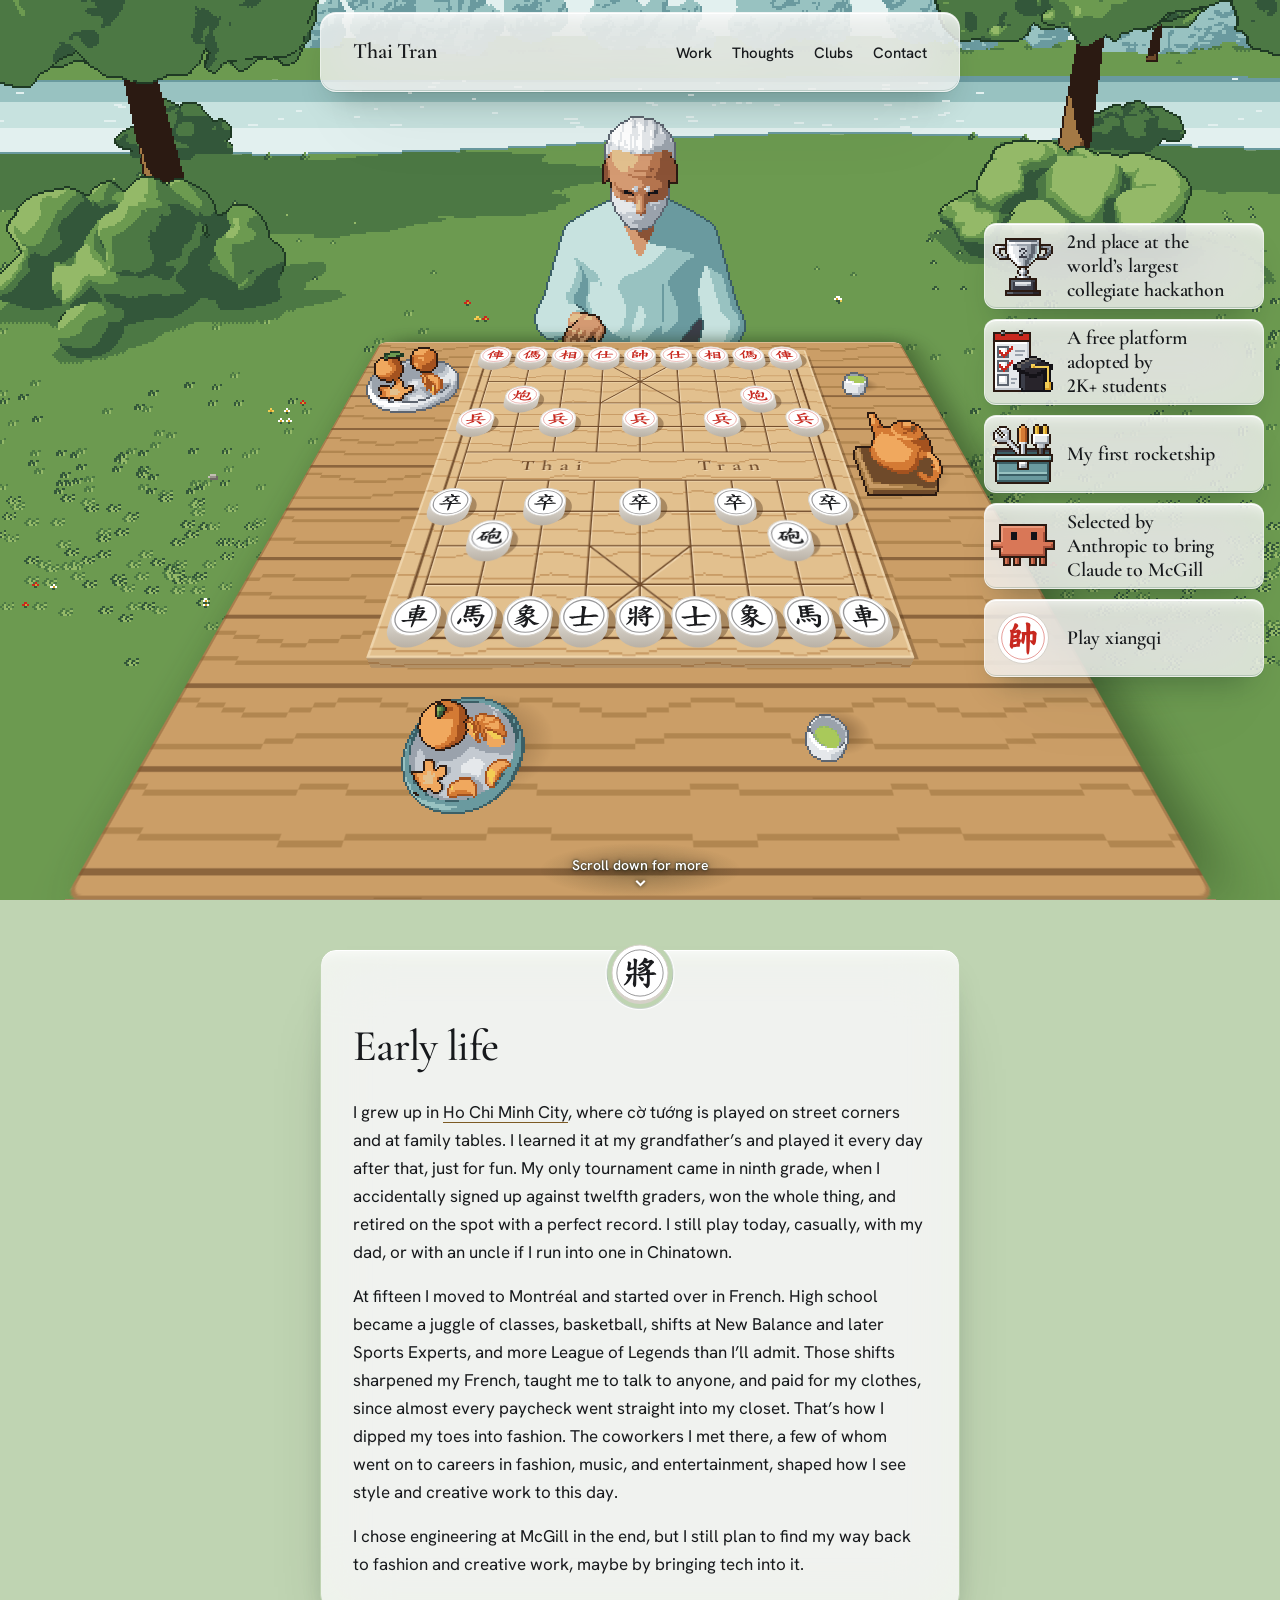
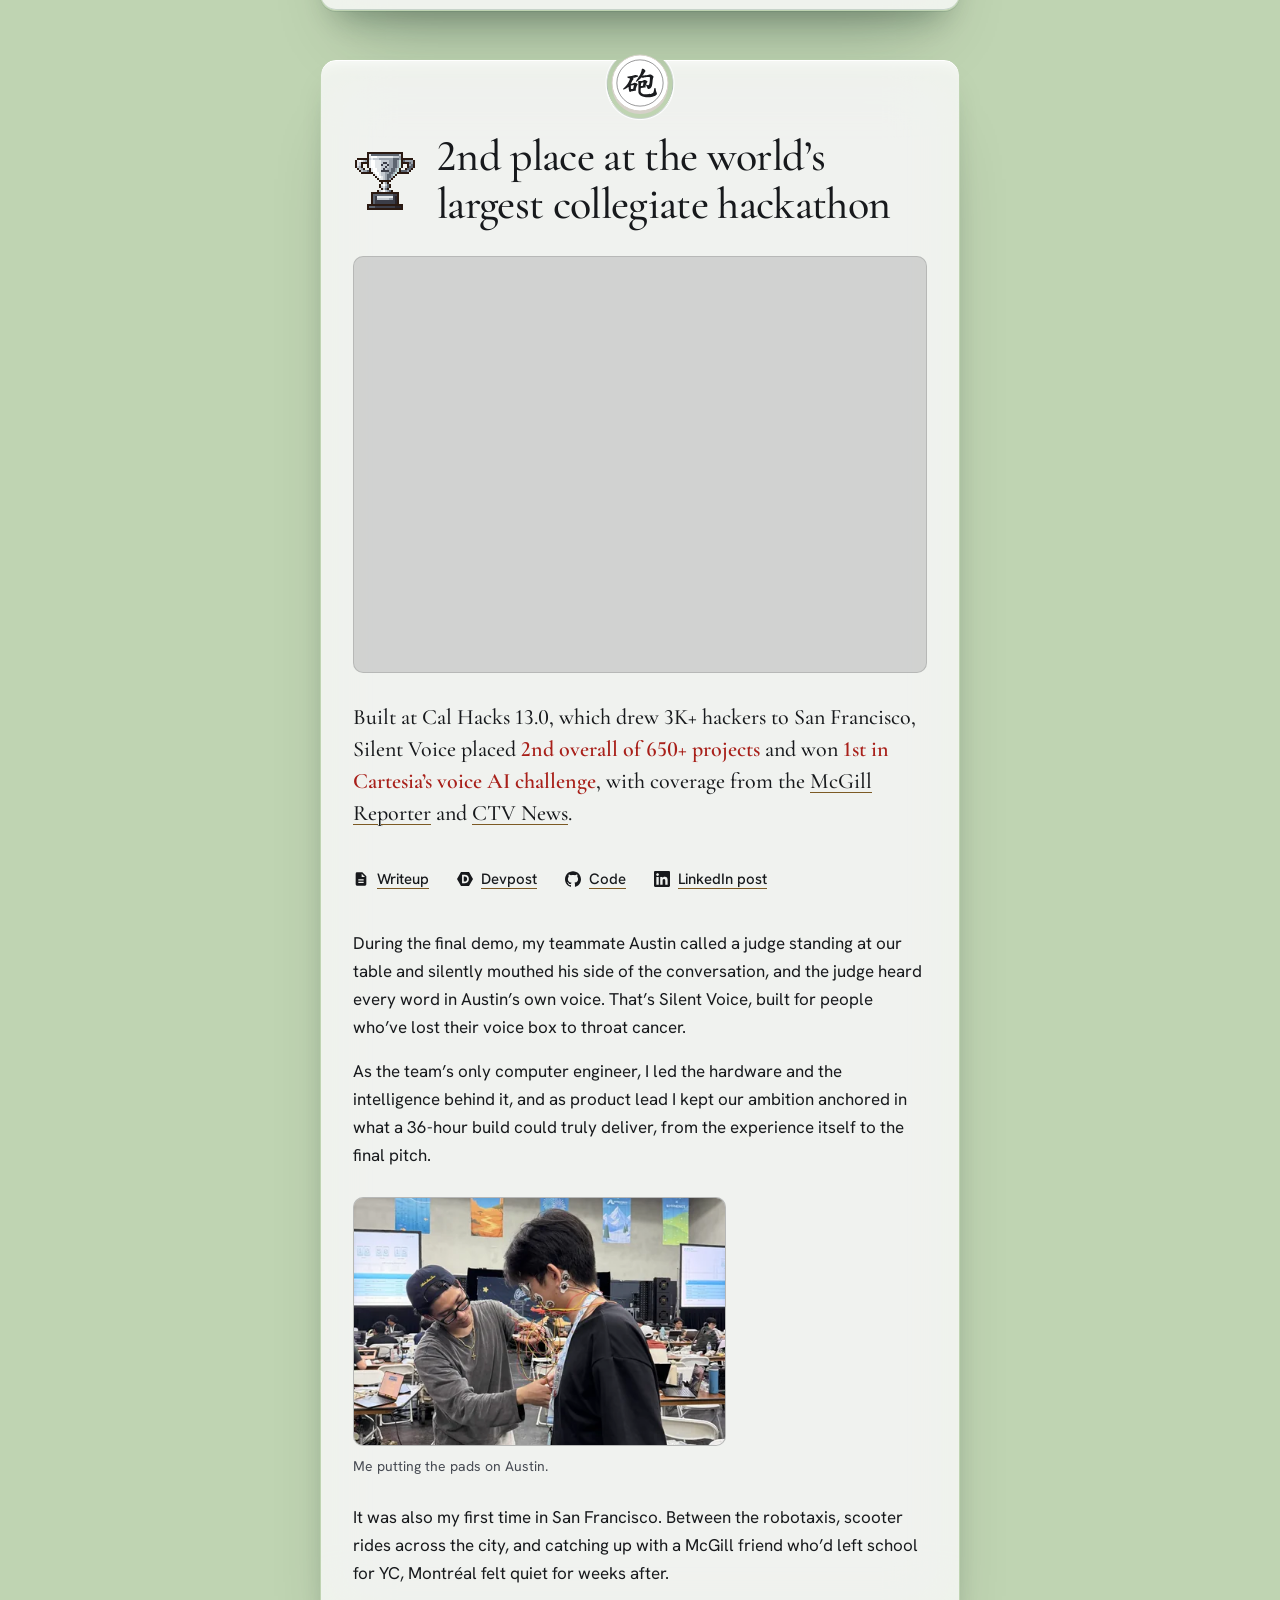
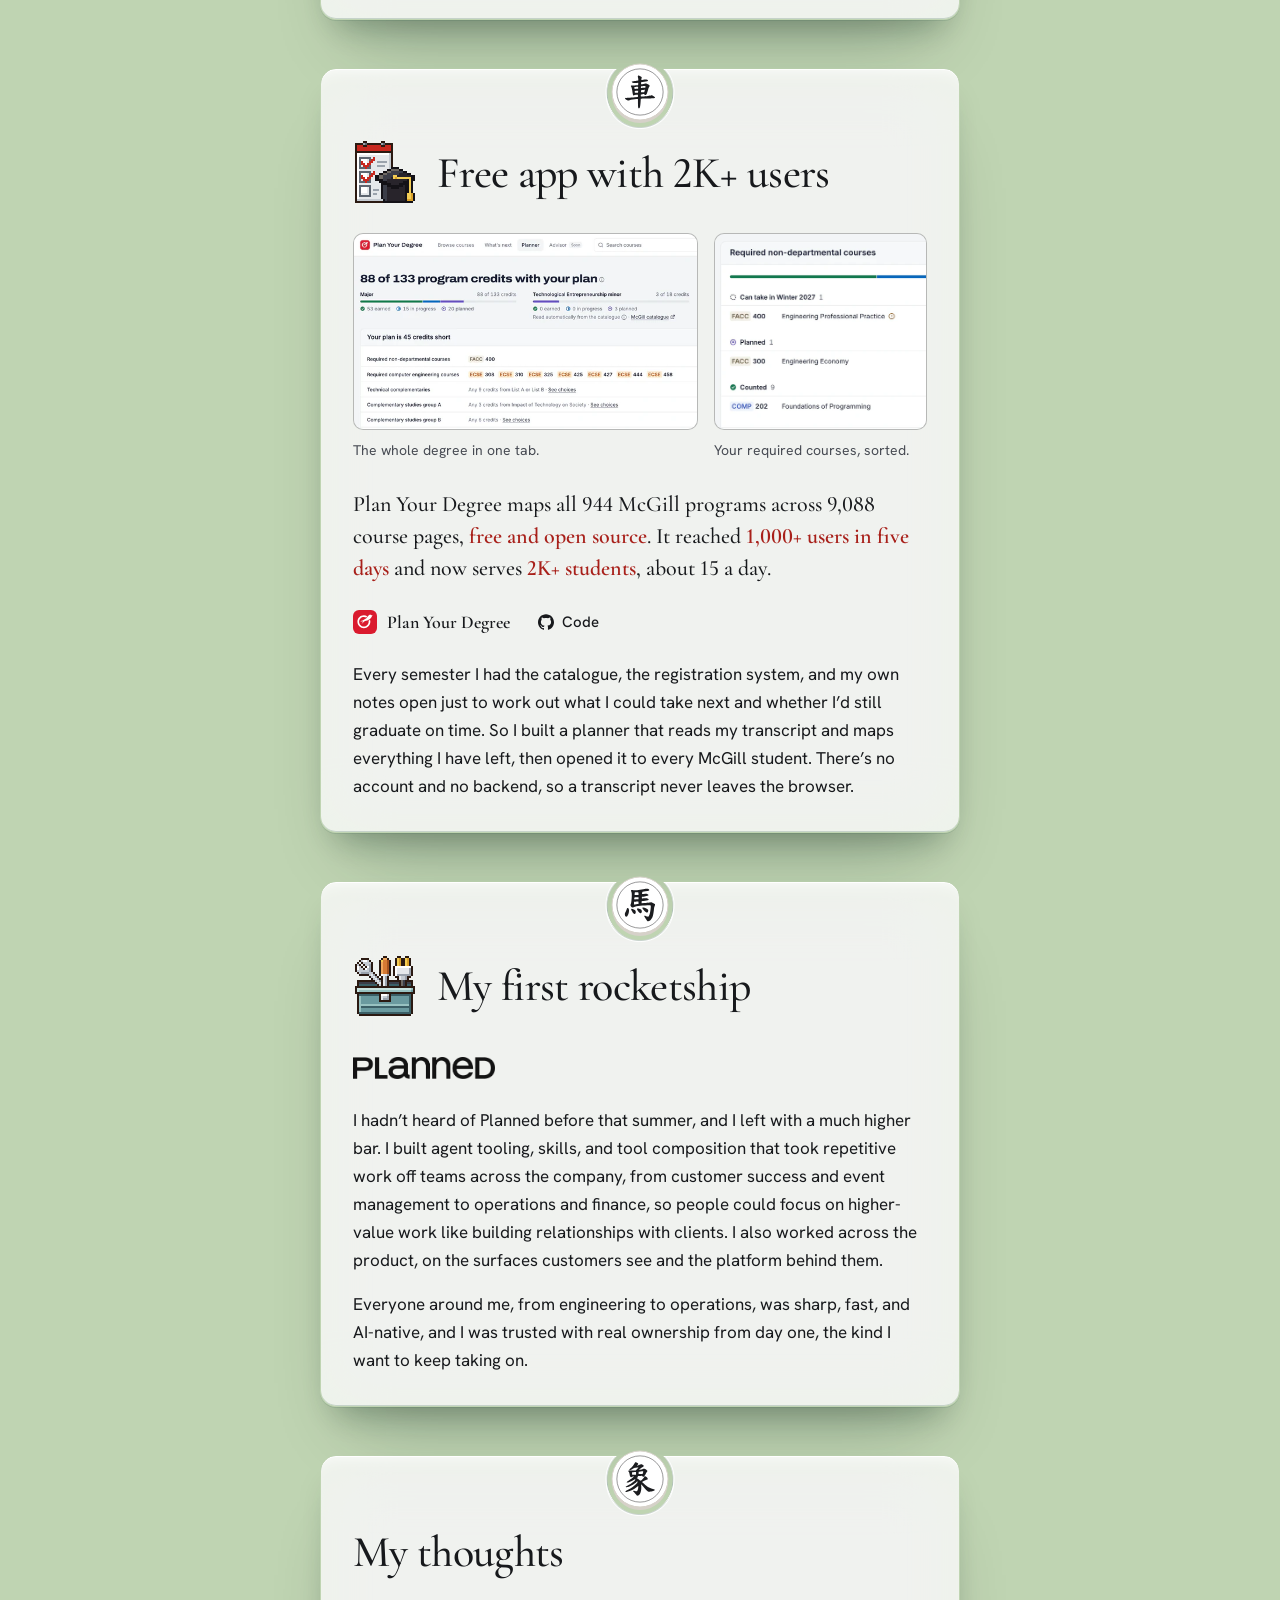
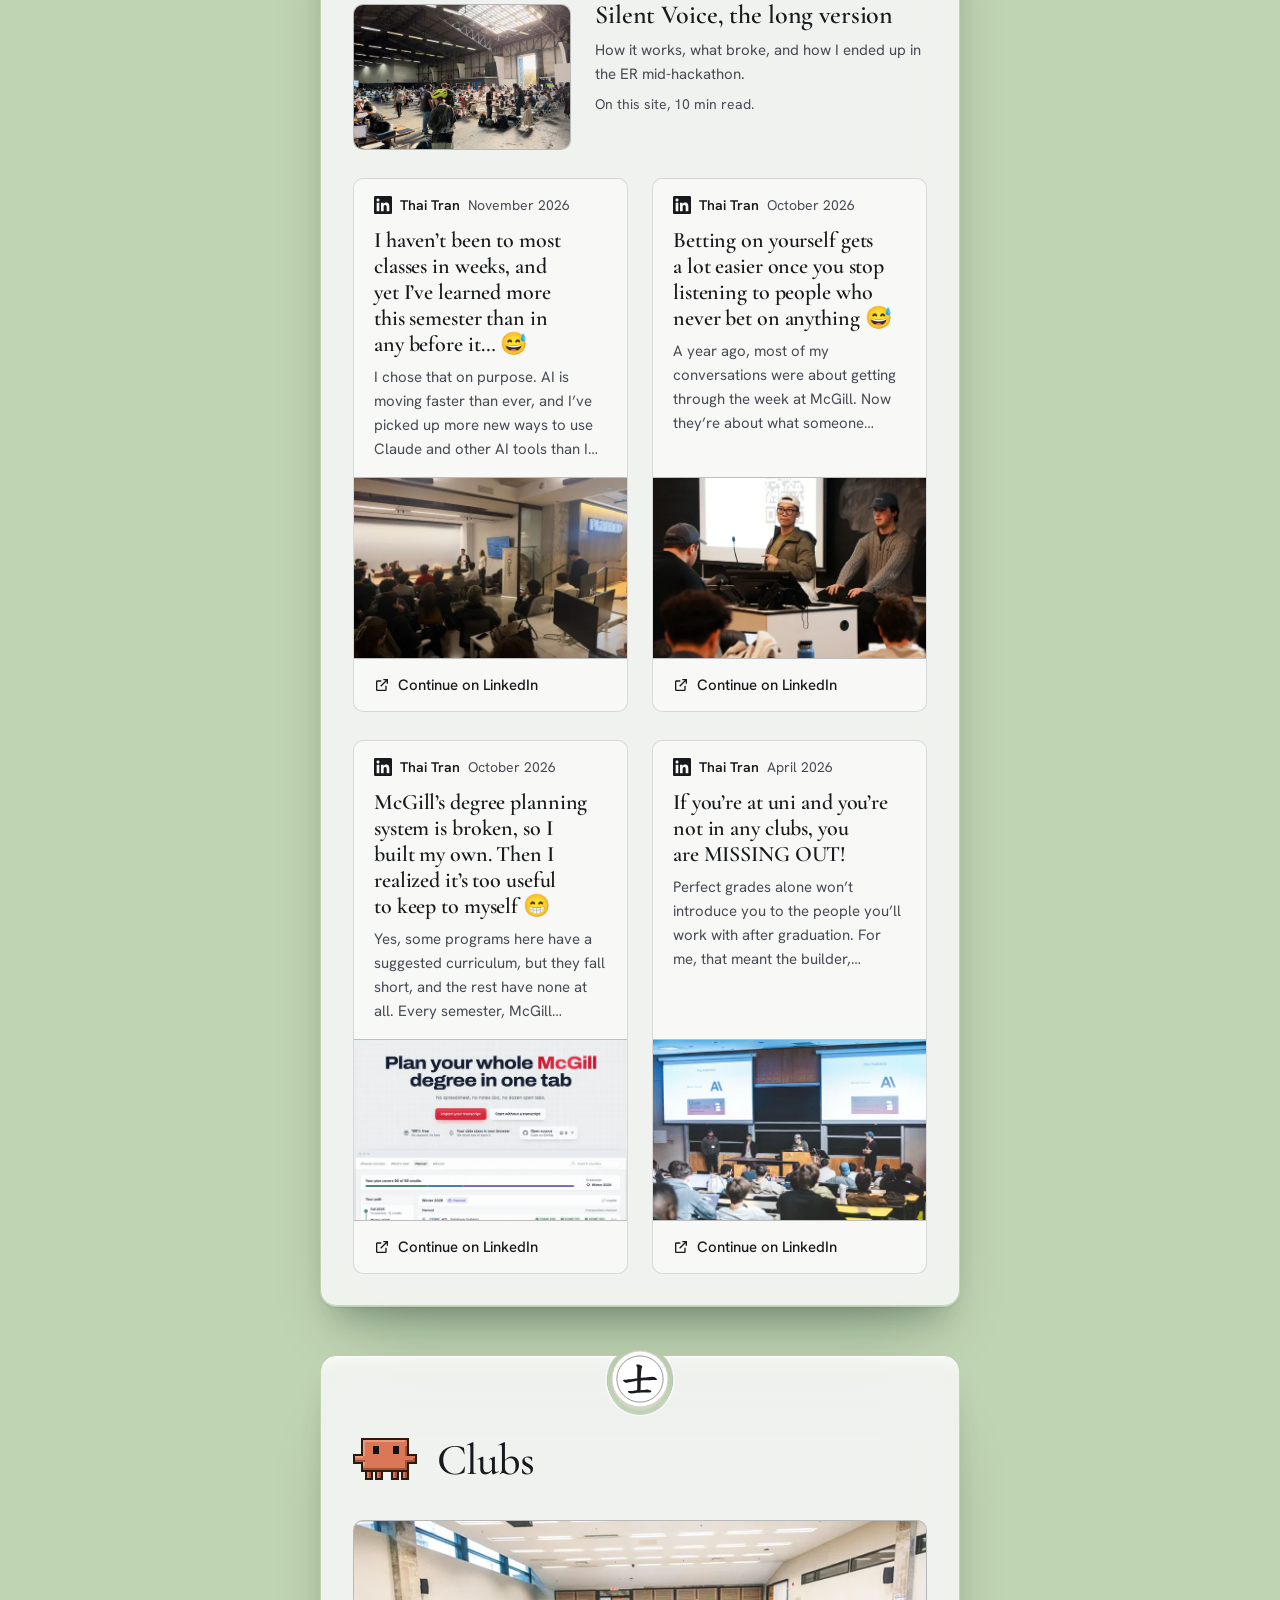
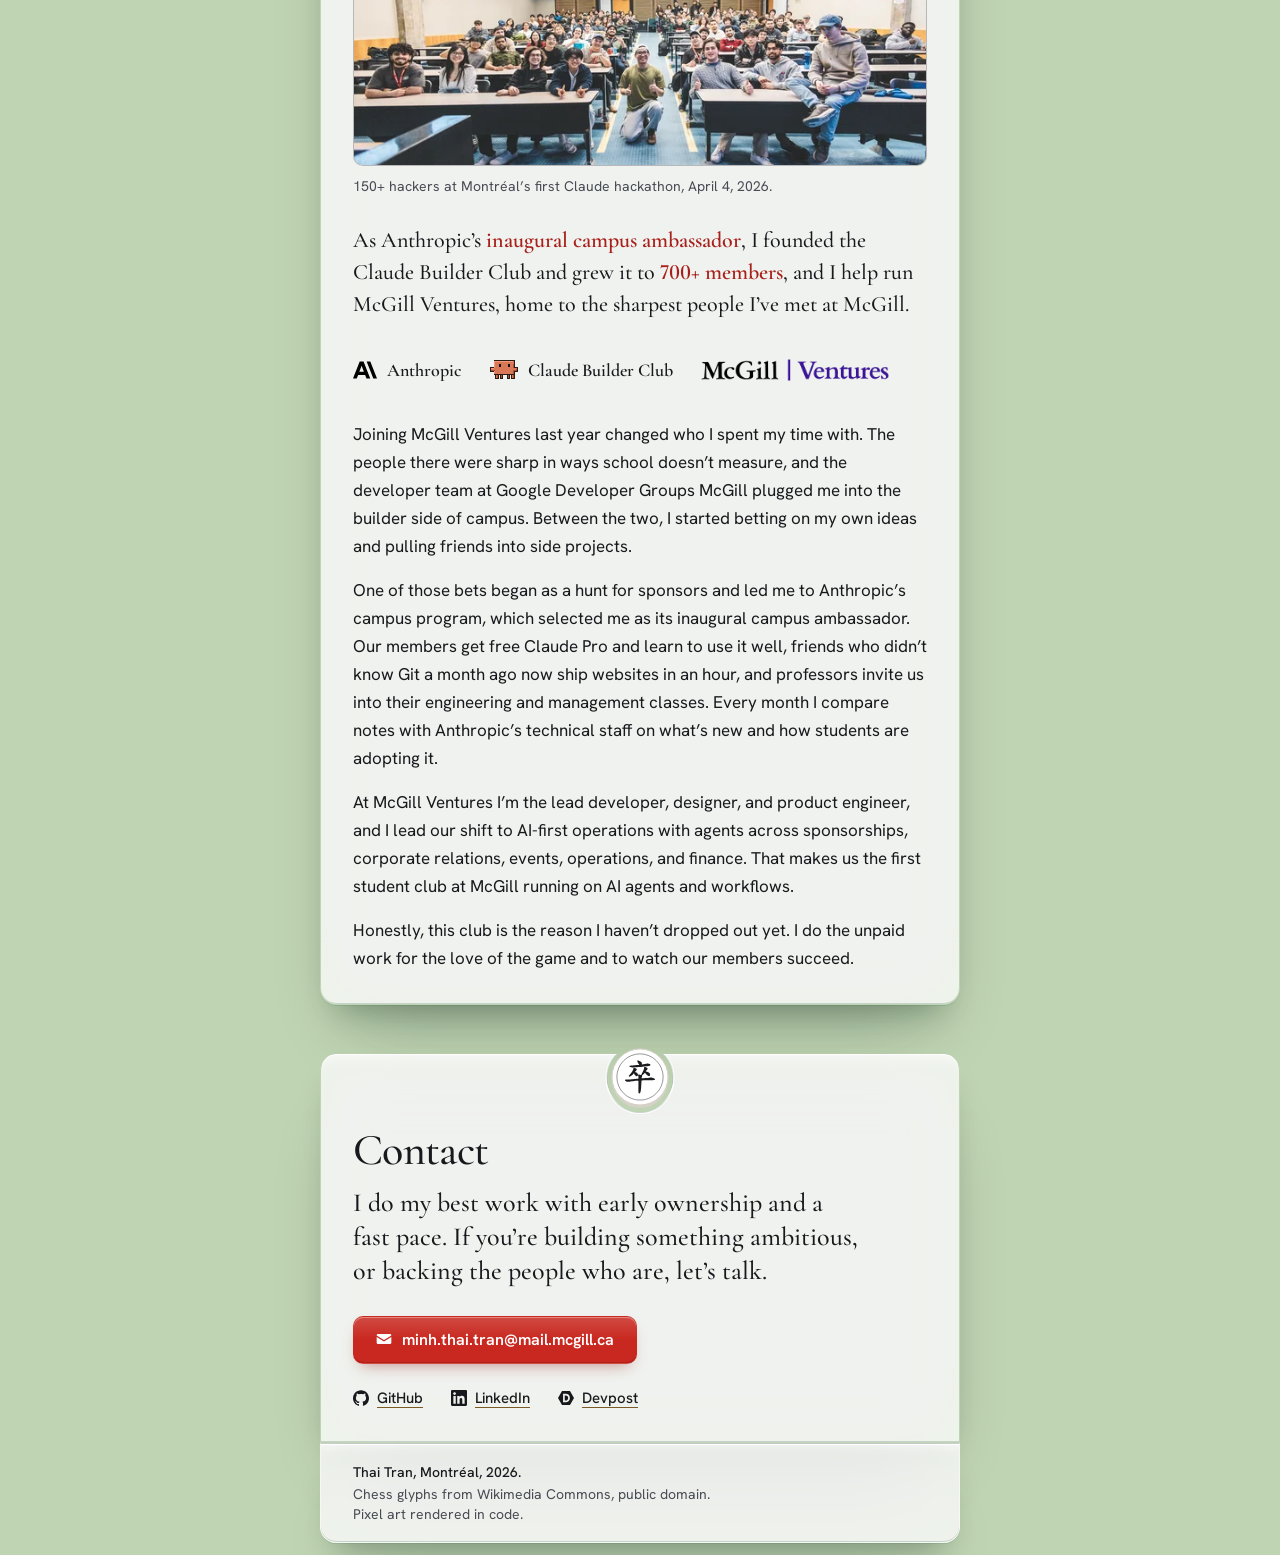
==== commit 07cf2fa8: "Merge pull request #34 from thaimtl/fix/planned-deck fix(planned): drop the standfirst" ====
--- a/index.html
+++ b/index.html
@@ -182,7 +182,6 @@
 
 <section id="planned" aria-labelledby="planned-h">
   <header class="lead"><img class="art" src="img/hl-planned.svg" alt="" width="32" height="32"><h2 id="planned-h">My first rocketship<span class="vh">, Planned</span></h2></header>
-  <p class="deck">From April to August 2026, I was an <b>AI builder intern</b> at Planned, the Series B company building the AI operating system for events.</p>
   <p class="orgs"><a href="https://planned.com" target="_blank" rel="noopener" aria-label="Planned"><img class="word" src="img/logo-planned.webp" alt="" width="142" height="22"></a></p>
   <p>I hadn’t heard of Planned before that summer, and I left with a much higher bar. I built agent tooling, skills, and tool composition that took repetitive work off teams across the company, from customer success and event management to operations and finance, so people could focus on higher-value work like building relationships with clients. I also worked across the product, on the surfaces customers see and the platform behind them.</p>
   <p>Everyone around me, from engineering to operations, was sharp, fast, and AI-native, and I was trusted with real ownership from day one, the kind I want to keep taking on.</p>
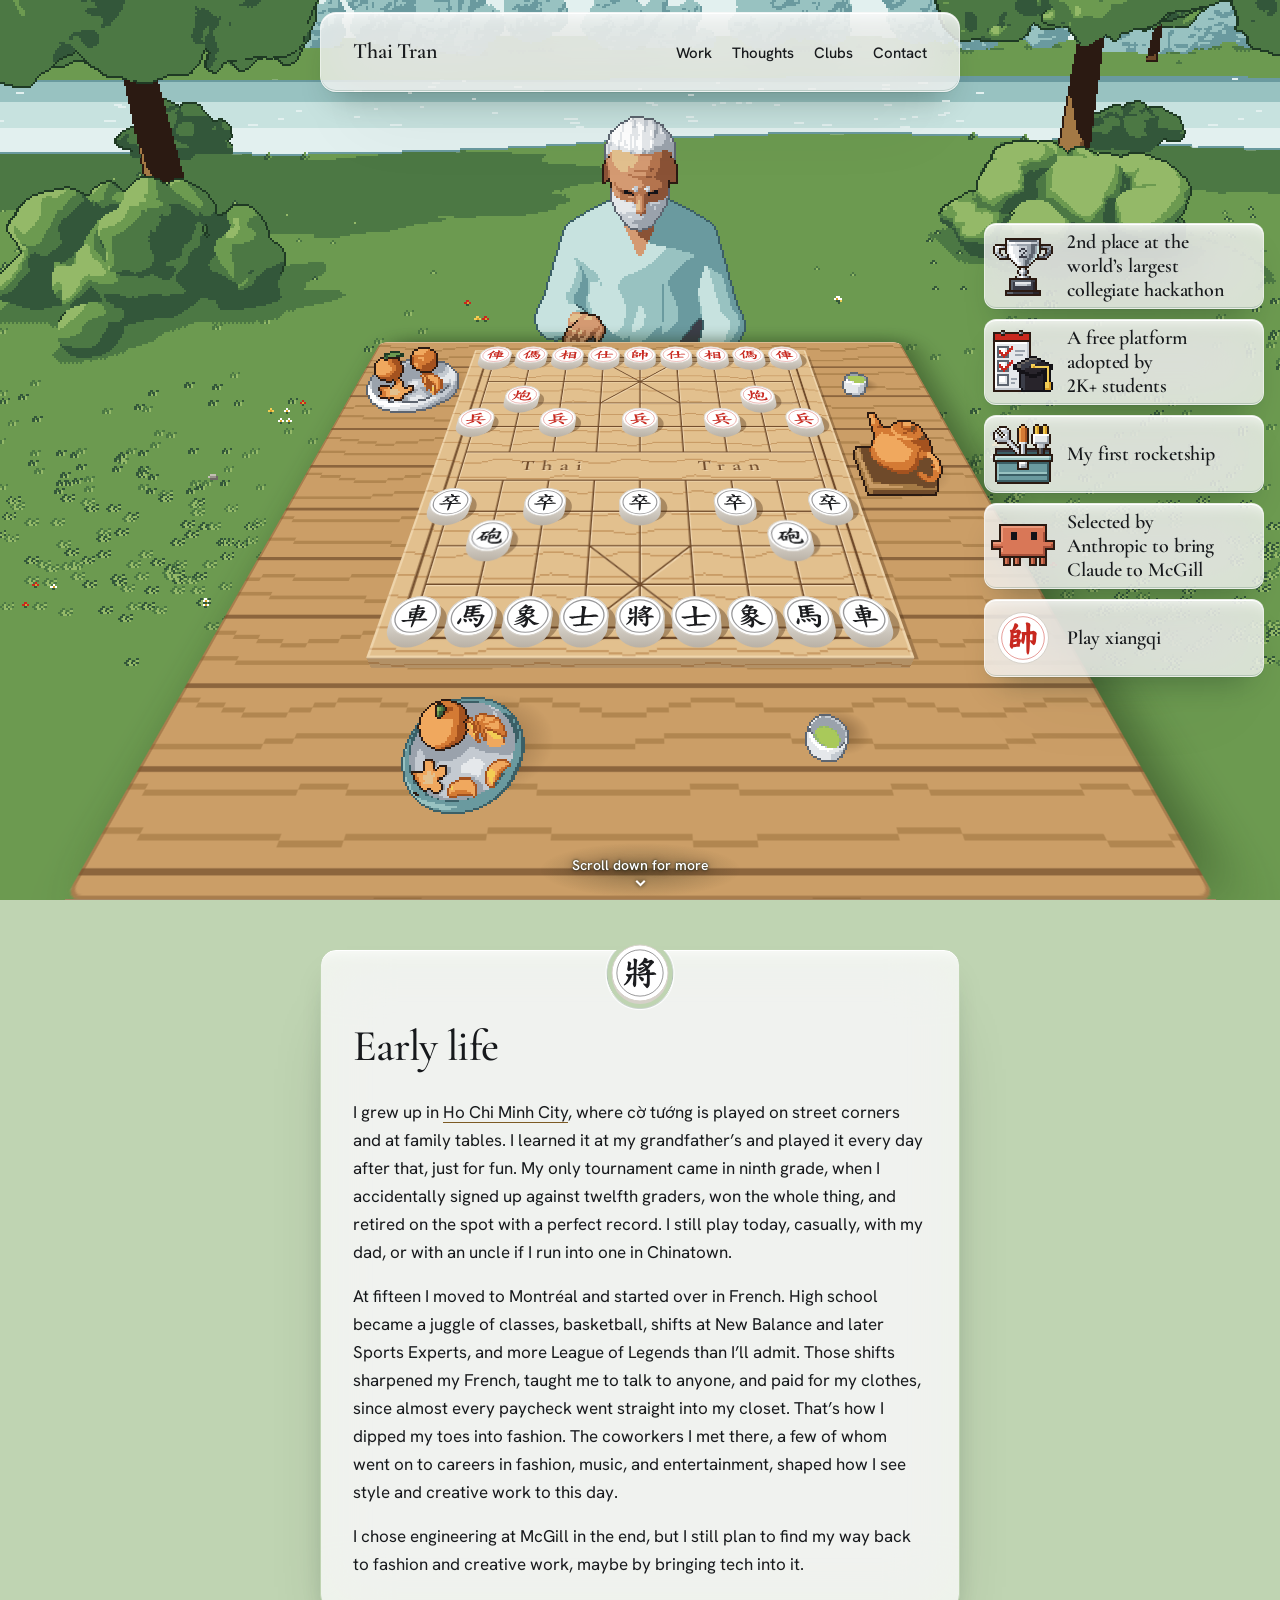
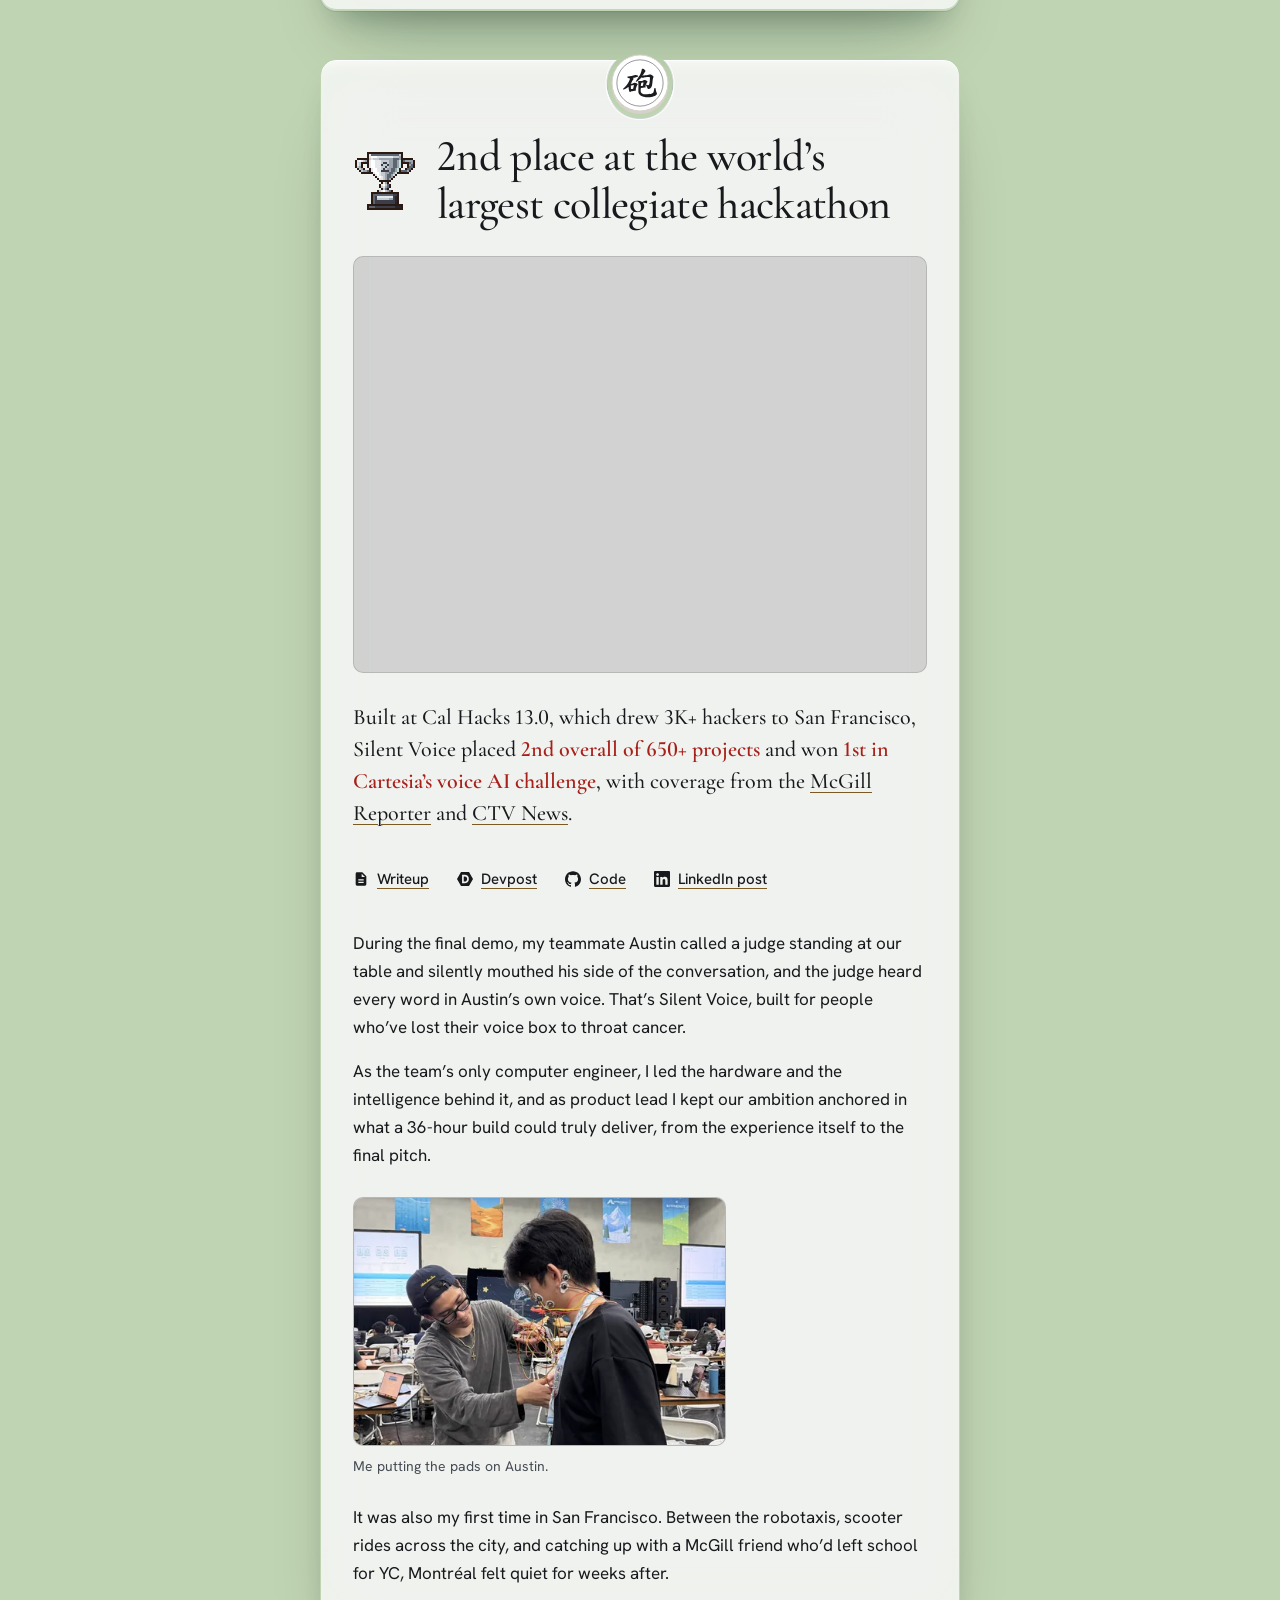
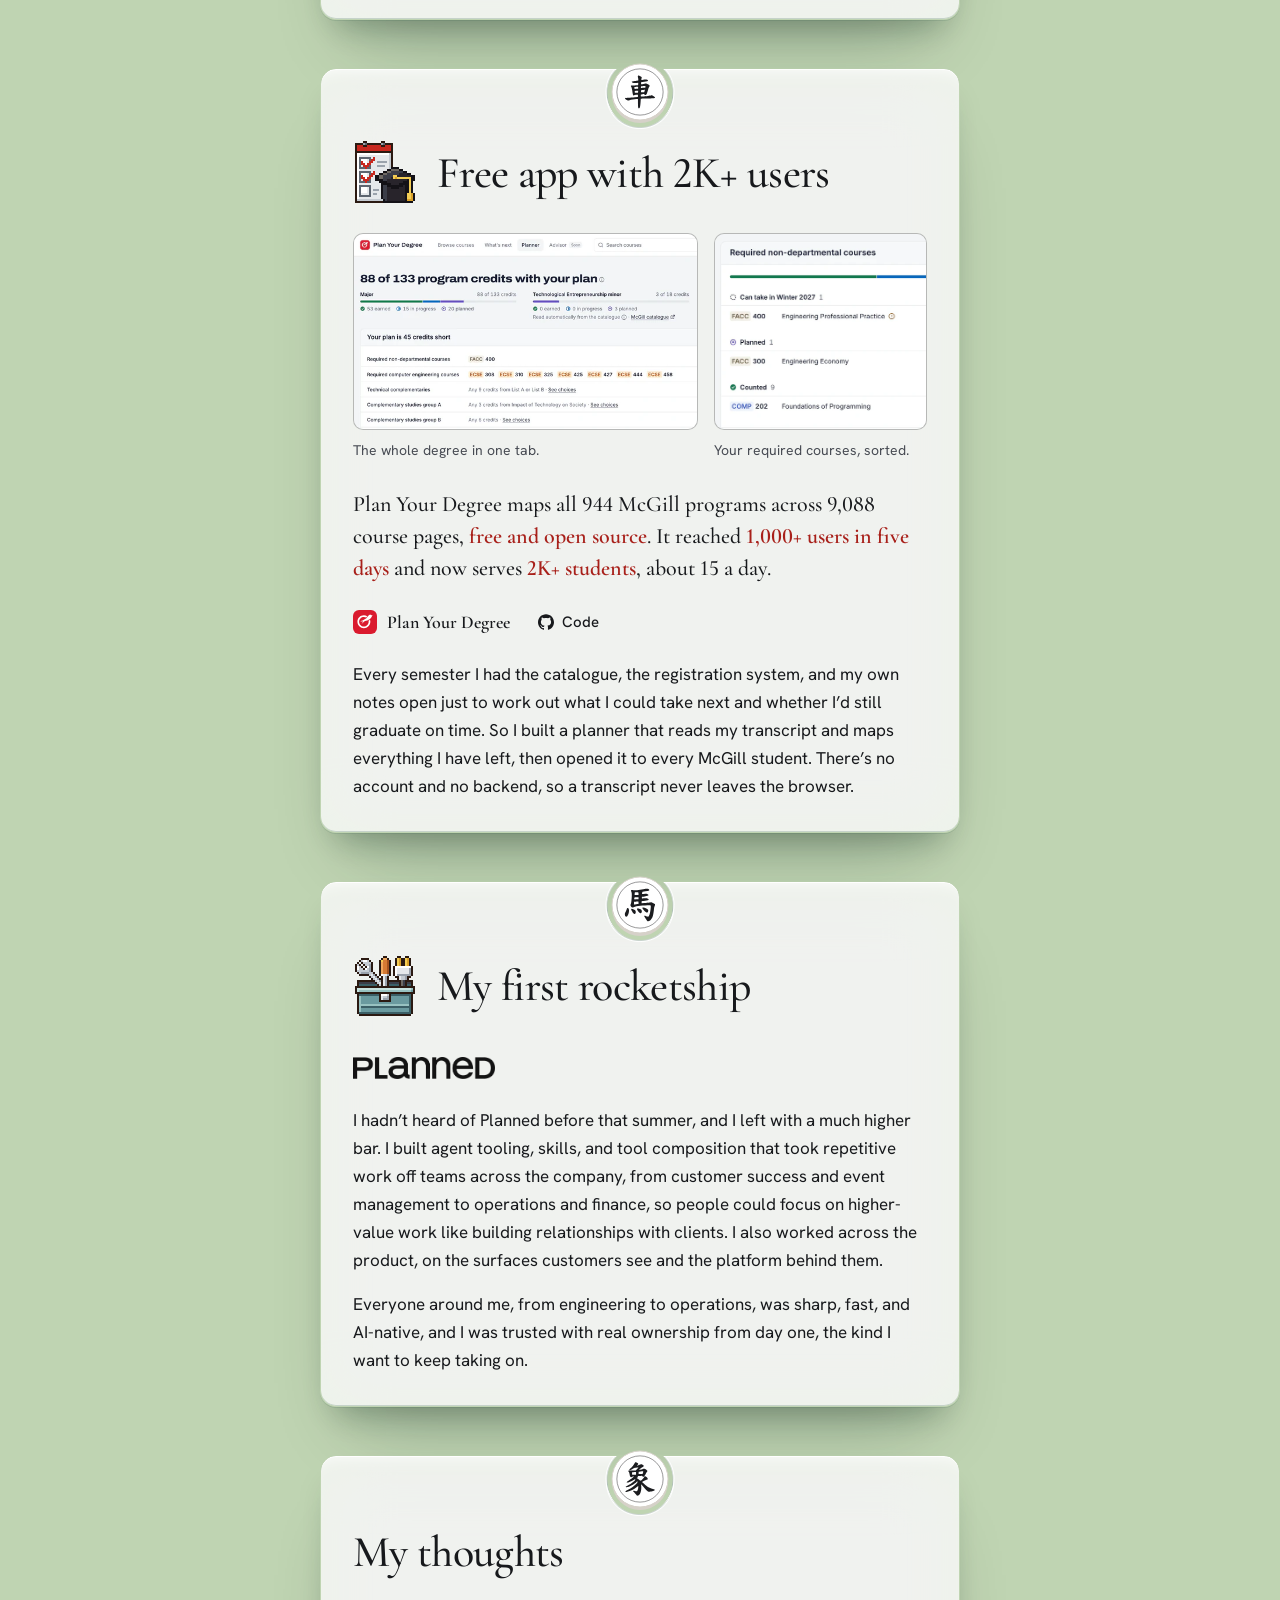
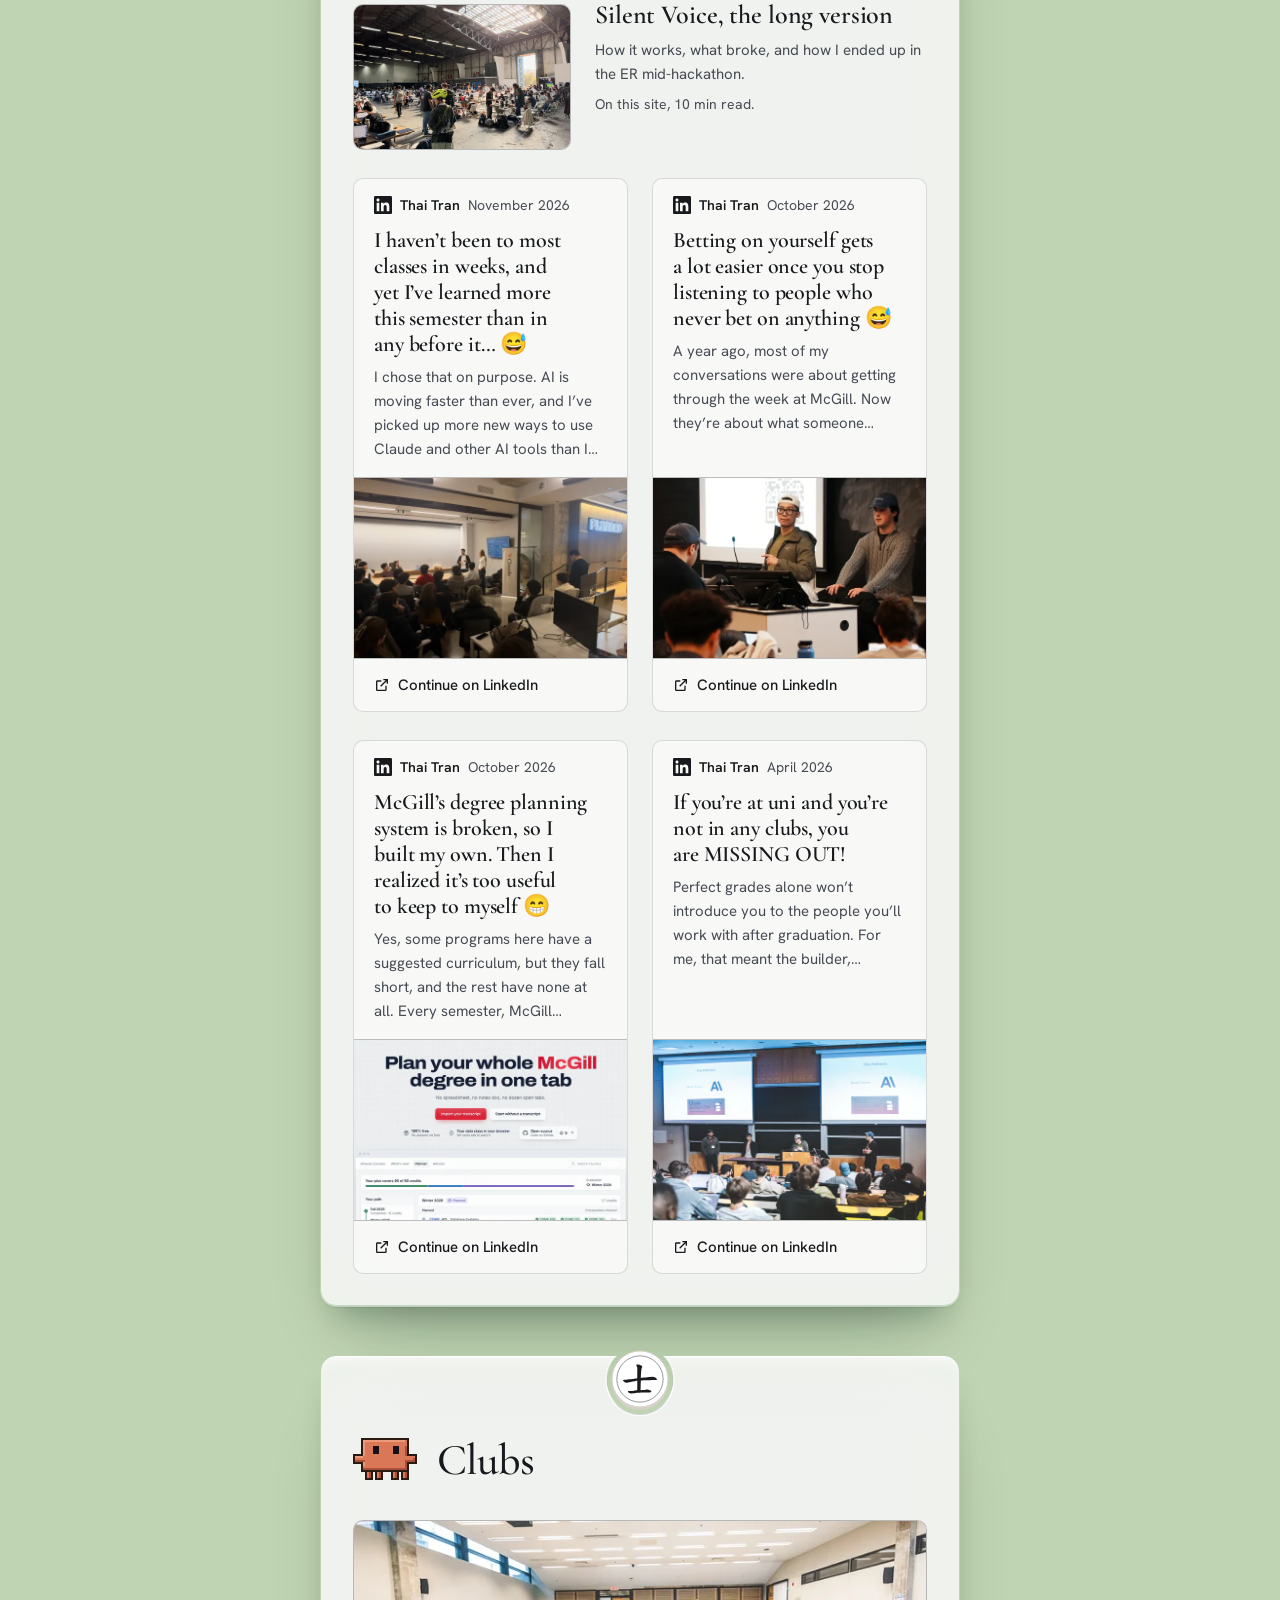
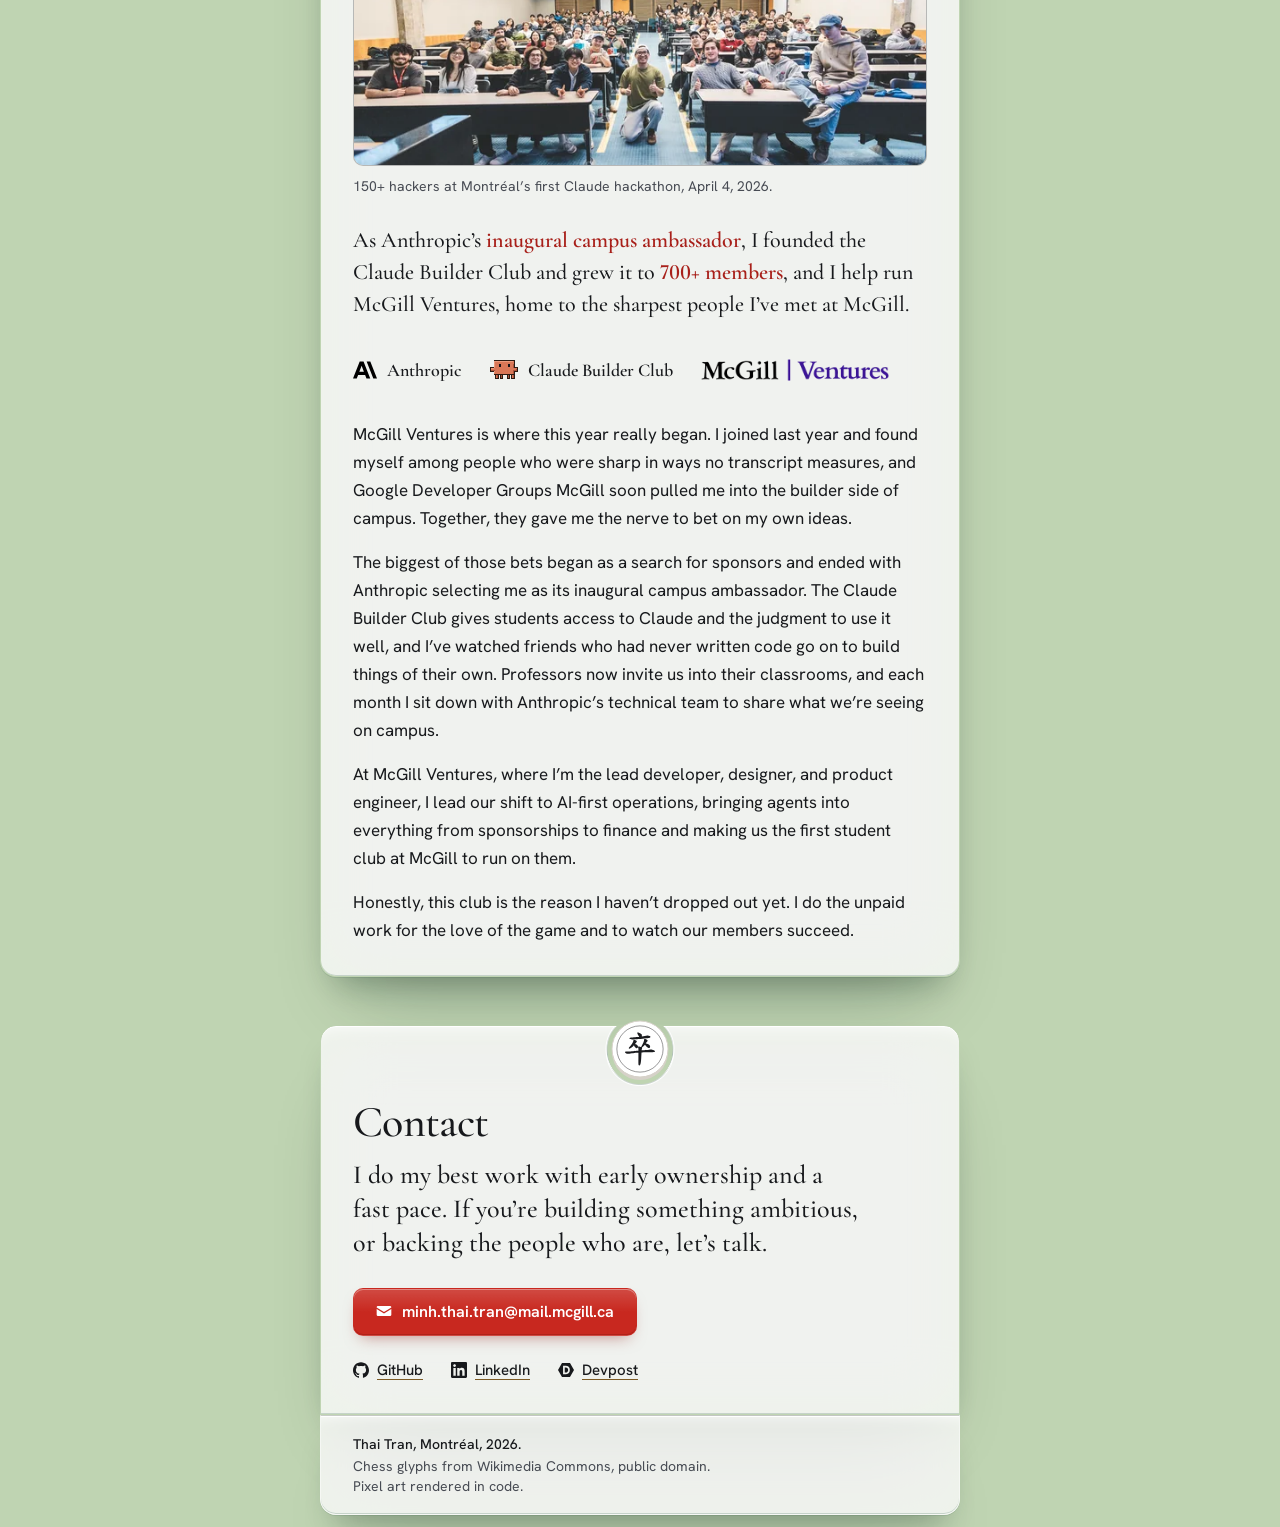
==== commit ae58b4e7: "fix(clubs): rewrite the story in a refined register" ====
--- a/index.html
+++ b/index.html
@@ -247,9 +247,9 @@
   <p class="deck">As Anthropic’s <b>inaugural campus ambassador</b>, I founded the Claude Builder Club and grew it to <b>700+ members</b>, and I help run McGill Ventures, home to the sharpest people I’ve met at McGill.</p>
   <p class="orgs"><a href="https://www.anthropic.com" target="_blank" rel="noopener"><img src="img/logo-anthropic.svg" alt="" width="22" height="22">Anthropic</a><a href="https://www.claudebuildersmcgill.ca" target="_blank" rel="noopener"><img class="px" src="img/hl-club.svg" alt="" width="28" height="28">Claude Builder Club</a><a href="https://www.mcgillvc.ca/" target="_blank" rel="noopener" aria-label="McGill Ventures"><img class="word" src="img/logo-mcgill-ventures.webp" alt="" width="188" height="22"></a></p>
   <div class="prose">
-    <p>Joining McGill Ventures last year changed who I spent my time with. The people there were sharp in ways school doesn’t measure, and the developer team at Google Developer Groups McGill plugged me into the builder side of campus. Between the two, I started betting on my own ideas and pulling friends into side projects.</p>
-    <p>One of those bets began as a hunt for sponsors and led me to Anthropic’s campus program, which selected me as its inaugural campus ambassador. Our members get free Claude Pro and learn to use it well, friends who didn’t know Git a month ago now ship websites in an hour, and professors invite us into their engineering and management classes. Every month I compare notes with Anthropic’s technical staff on what’s new and how students are adopting it.</p>
-    <p>At McGill Ventures I’m the lead developer, designer, and product engineer, and I lead our shift to AI-first operations with agents across sponsorships, corporate relations, events, operations, and finance. That makes us the first student club at McGill running on AI agents and workflows.</p>
+    <p>McGill Ventures is where this year really began. I joined last year and found myself among people who were sharp in ways no transcript measures, and Google Developer Groups McGill soon pulled me into the builder side of campus. Together, they gave me the nerve to bet on my own ideas.</p>
+    <p>The biggest of those bets began as a search for sponsors and ended with Anthropic selecting me as its inaugural campus ambassador. The Claude Builder Club gives students access to Claude and the judgment to use it well, and I’ve watched friends who had never written code go on to build things of their own. Professors now invite us into their classrooms, and each month I sit down with Anthropic’s technical team to share what we’re seeing on campus.</p>
+    <p>At McGill Ventures, where I’m the lead developer, designer, and product engineer, I lead our shift to AI-first operations, bringing agents into everything from sponsorships to finance and making us the first student club at McGill to run on them.</p>
     <p>Honestly, this club is the reason I haven’t dropped out yet. I do the unpaid work for the love of the game and to watch our members succeed.</p>
   </div>
 </section>
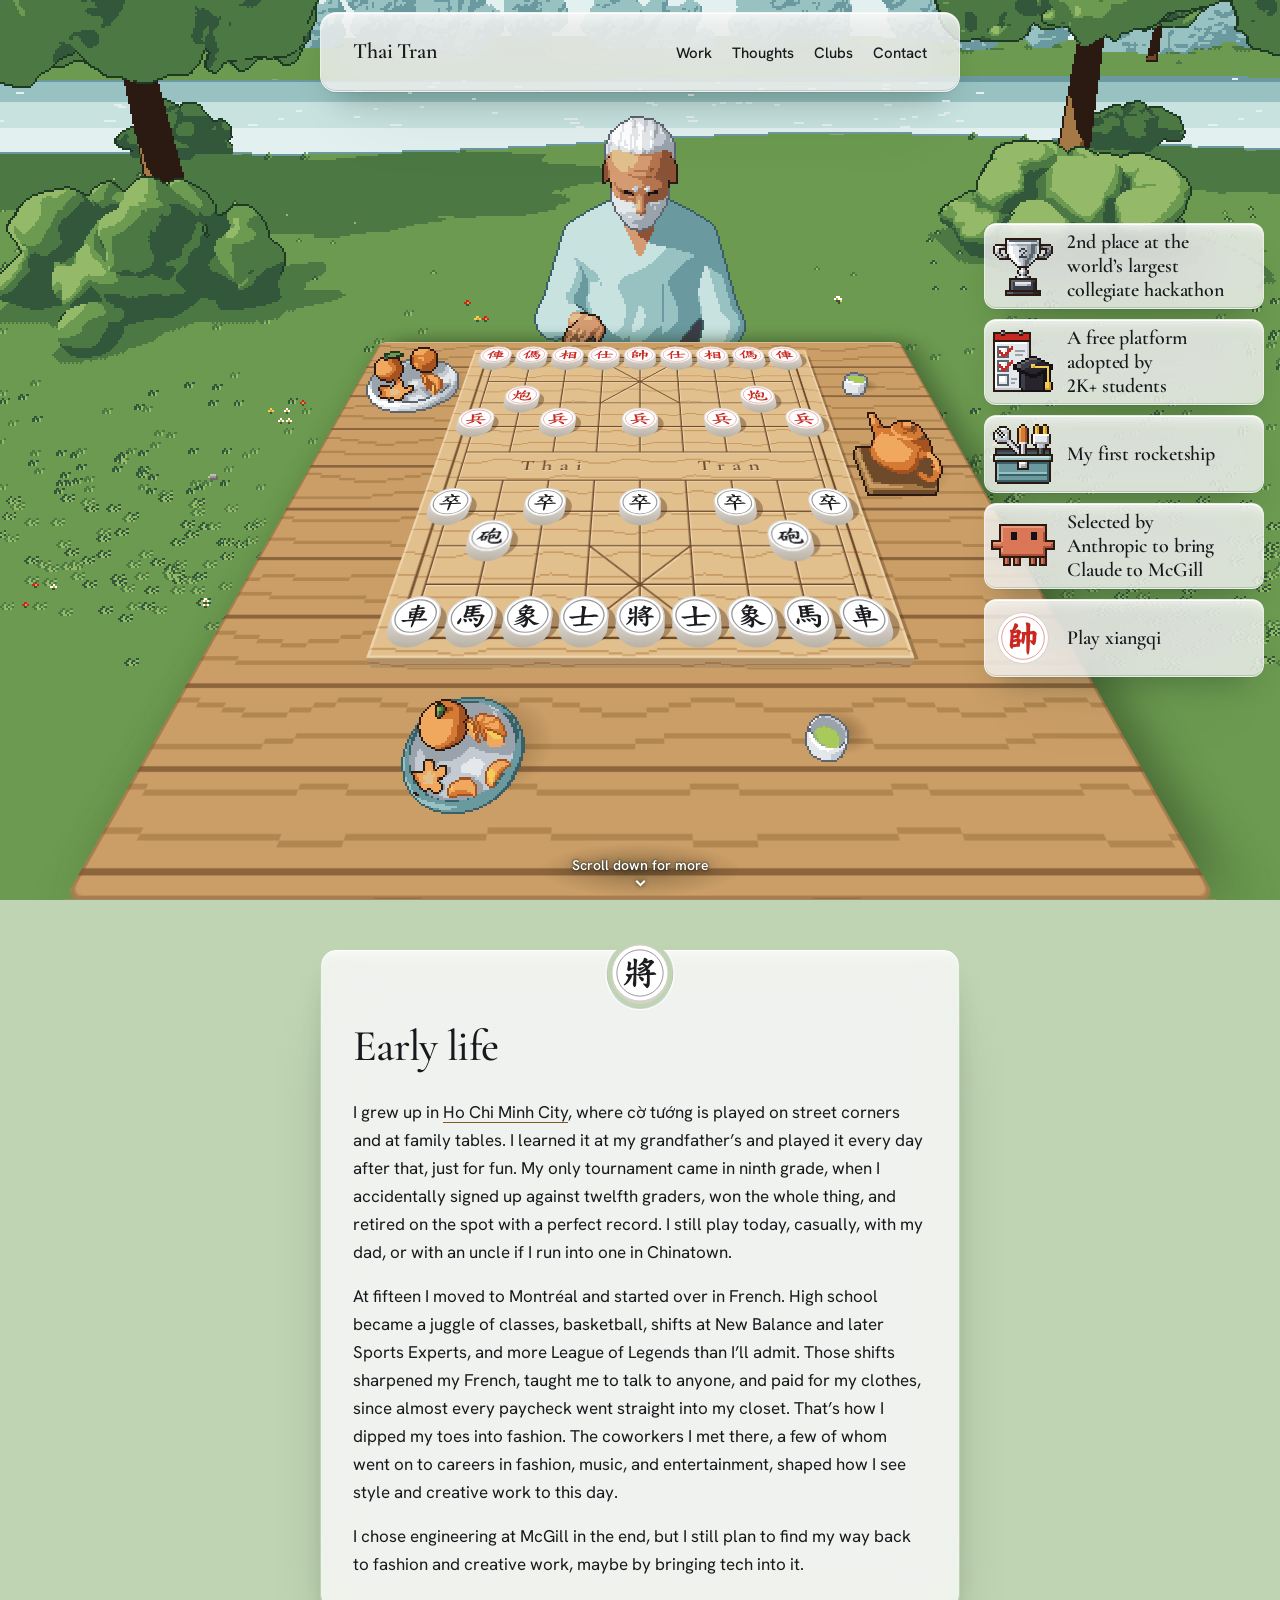
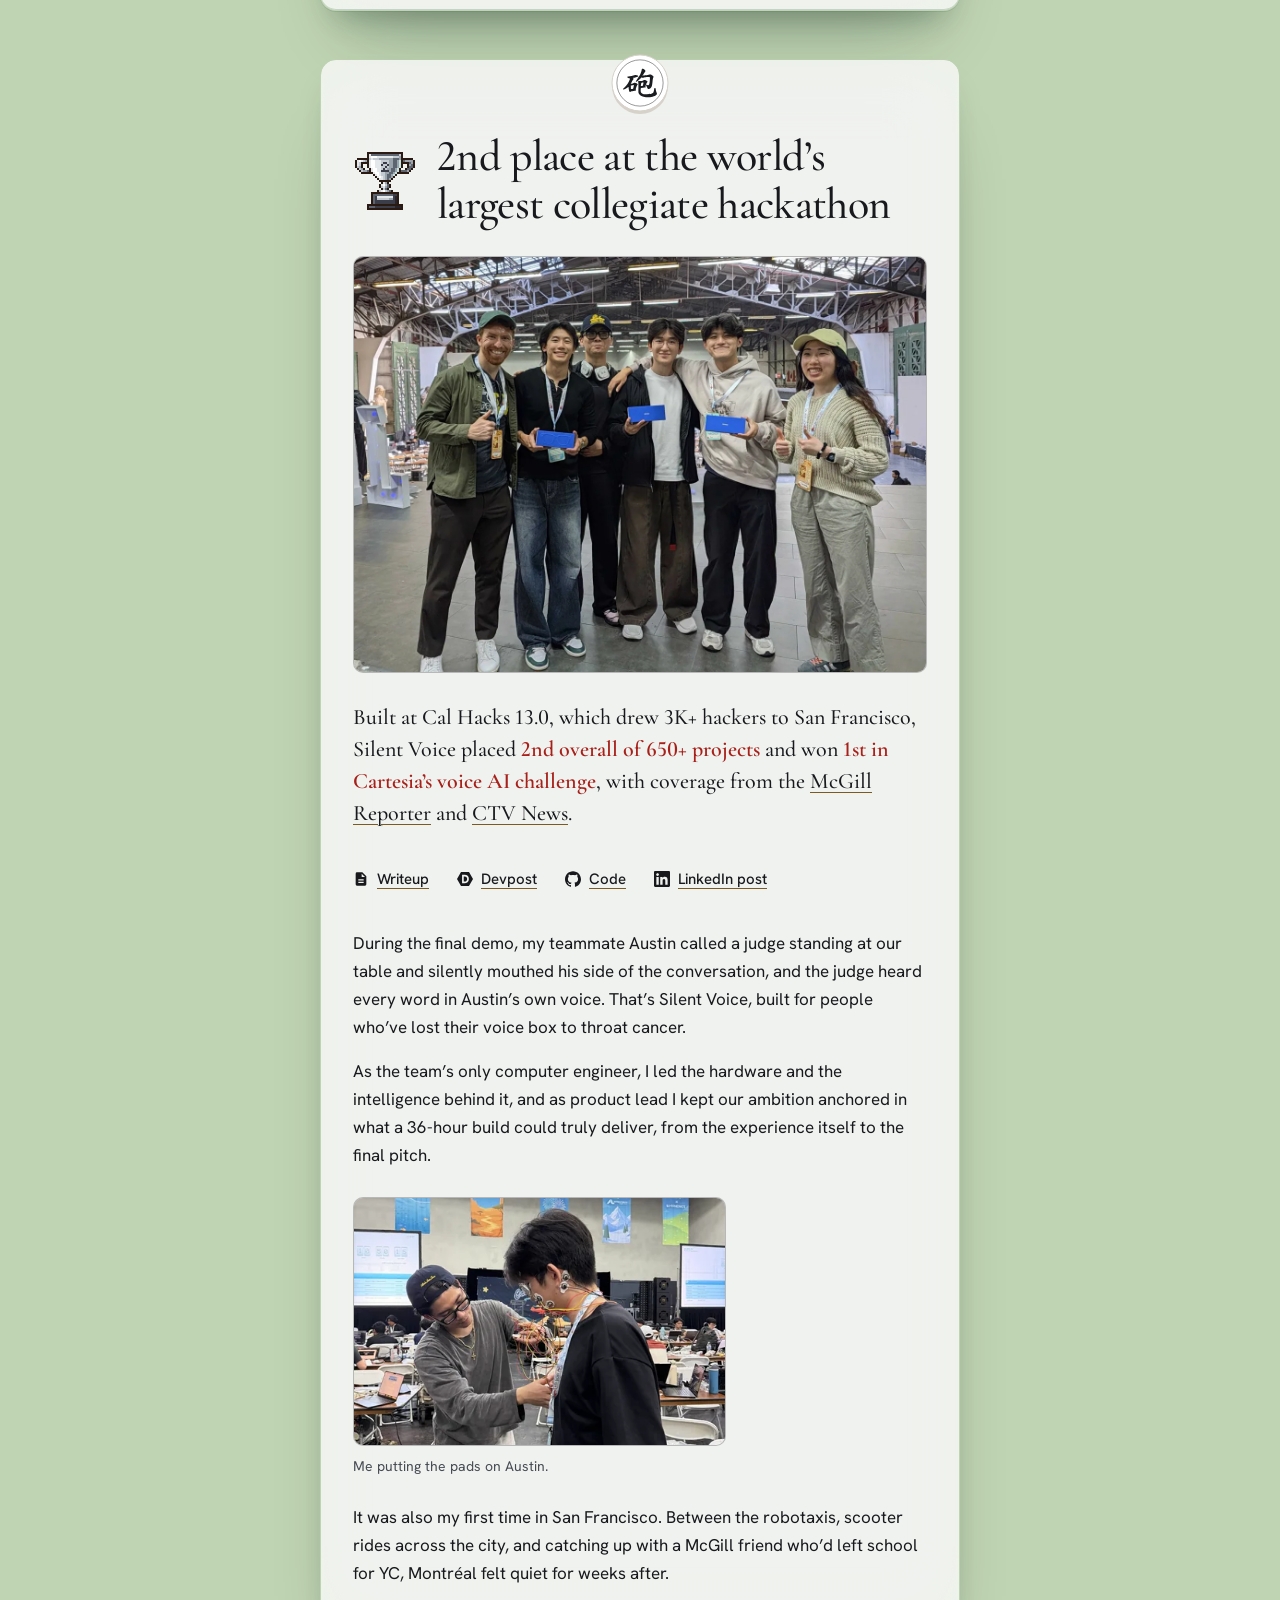
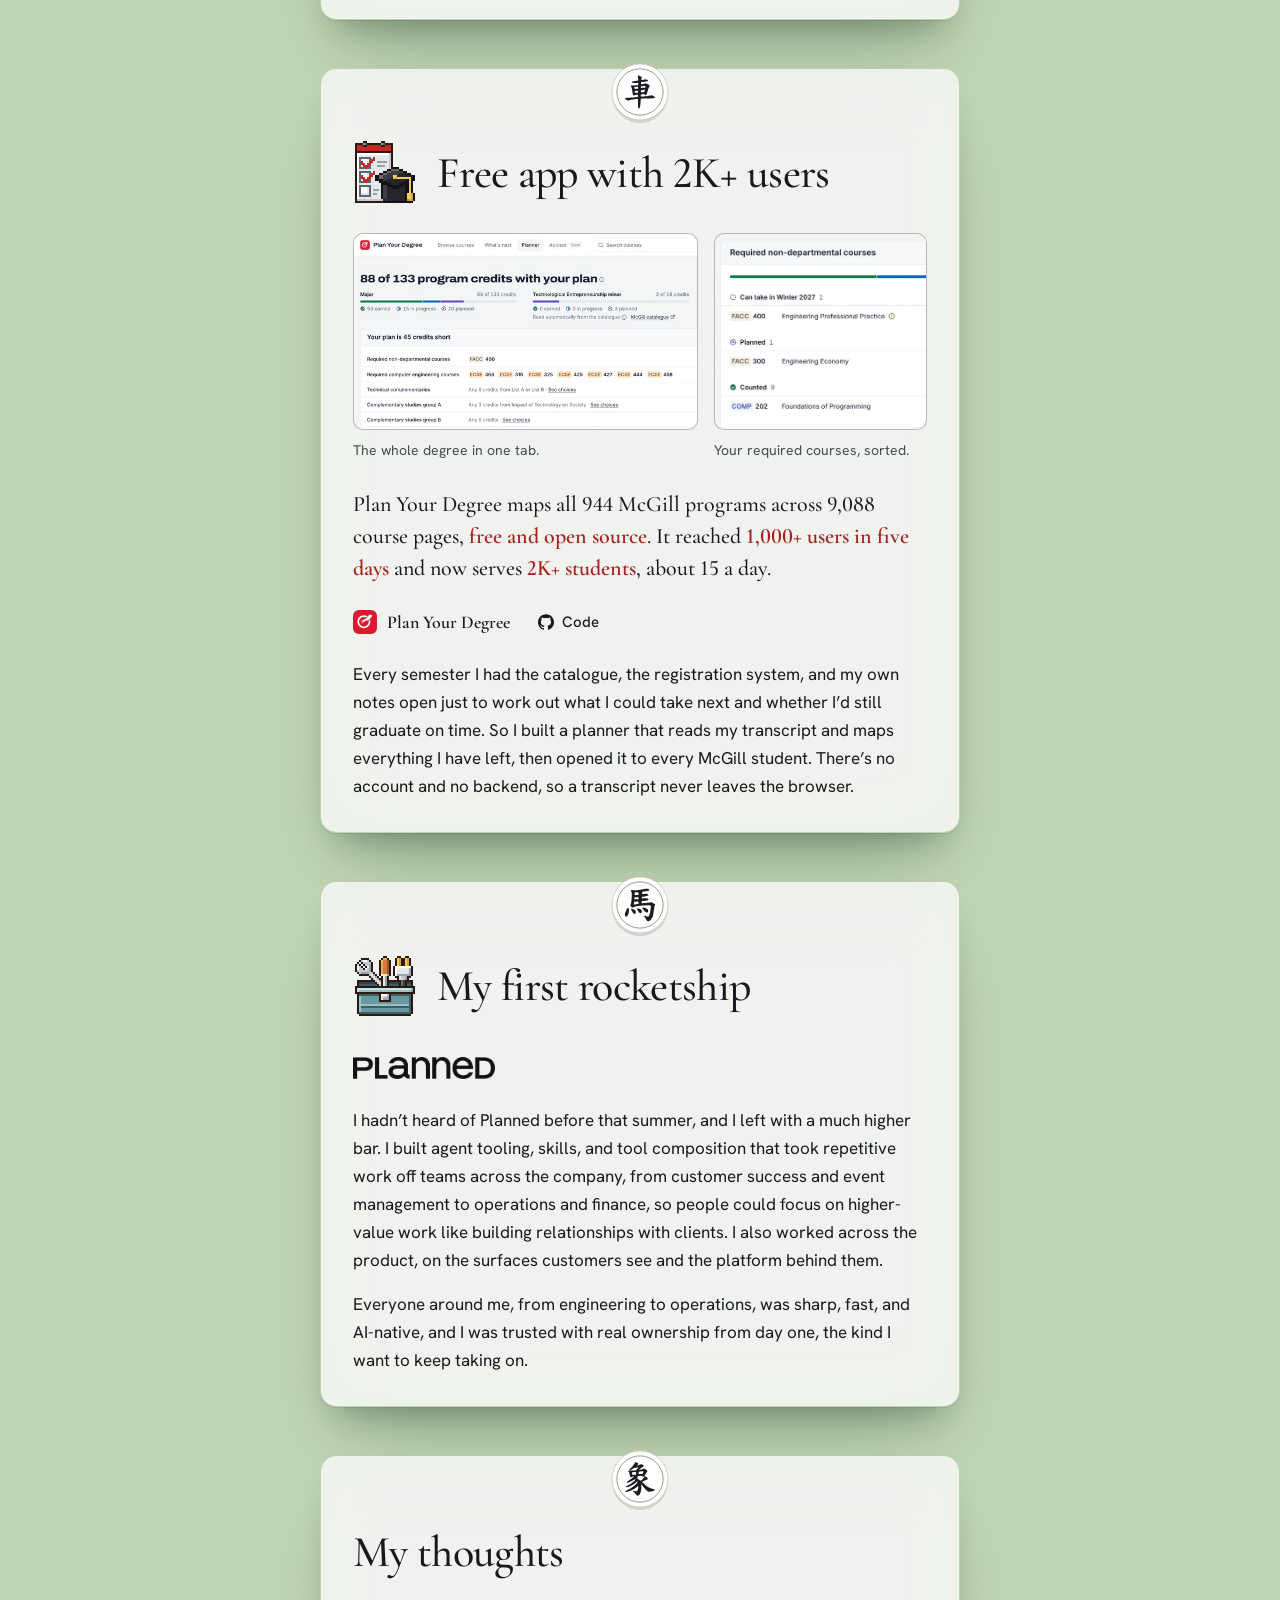
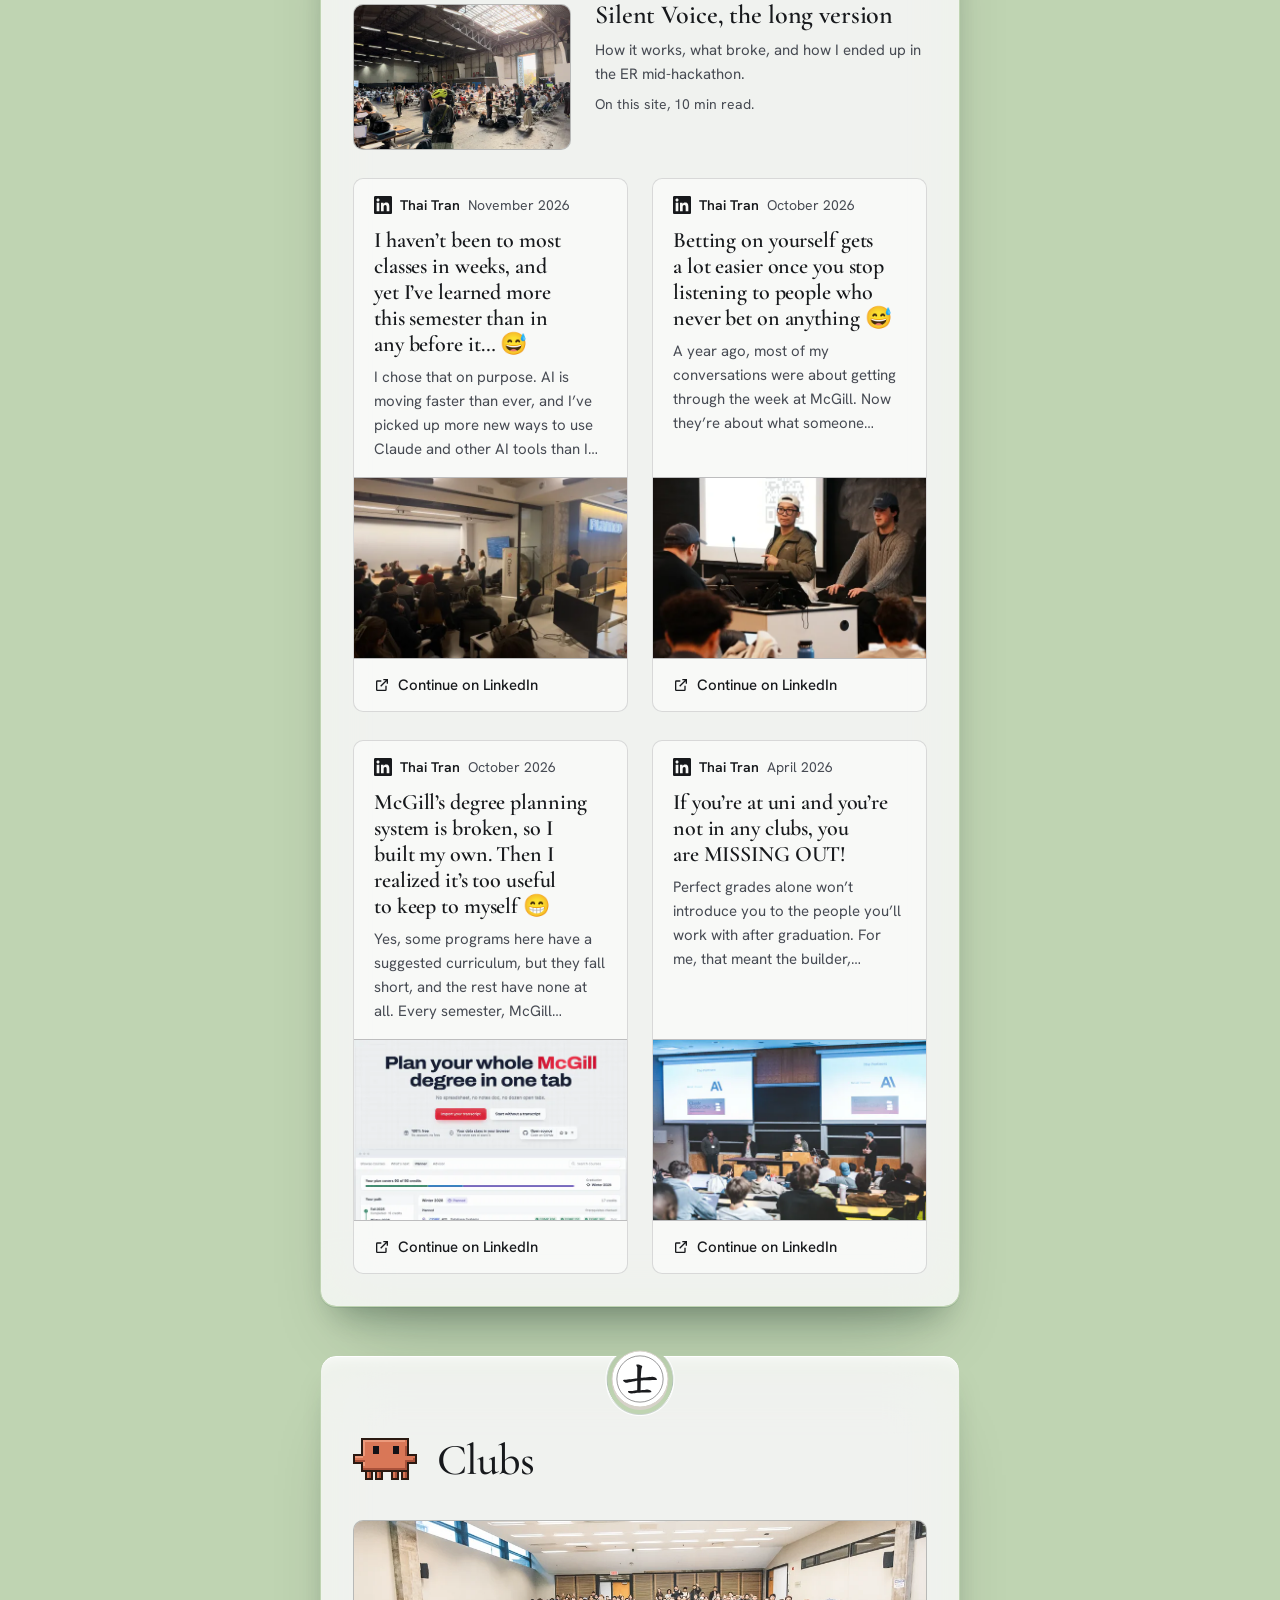
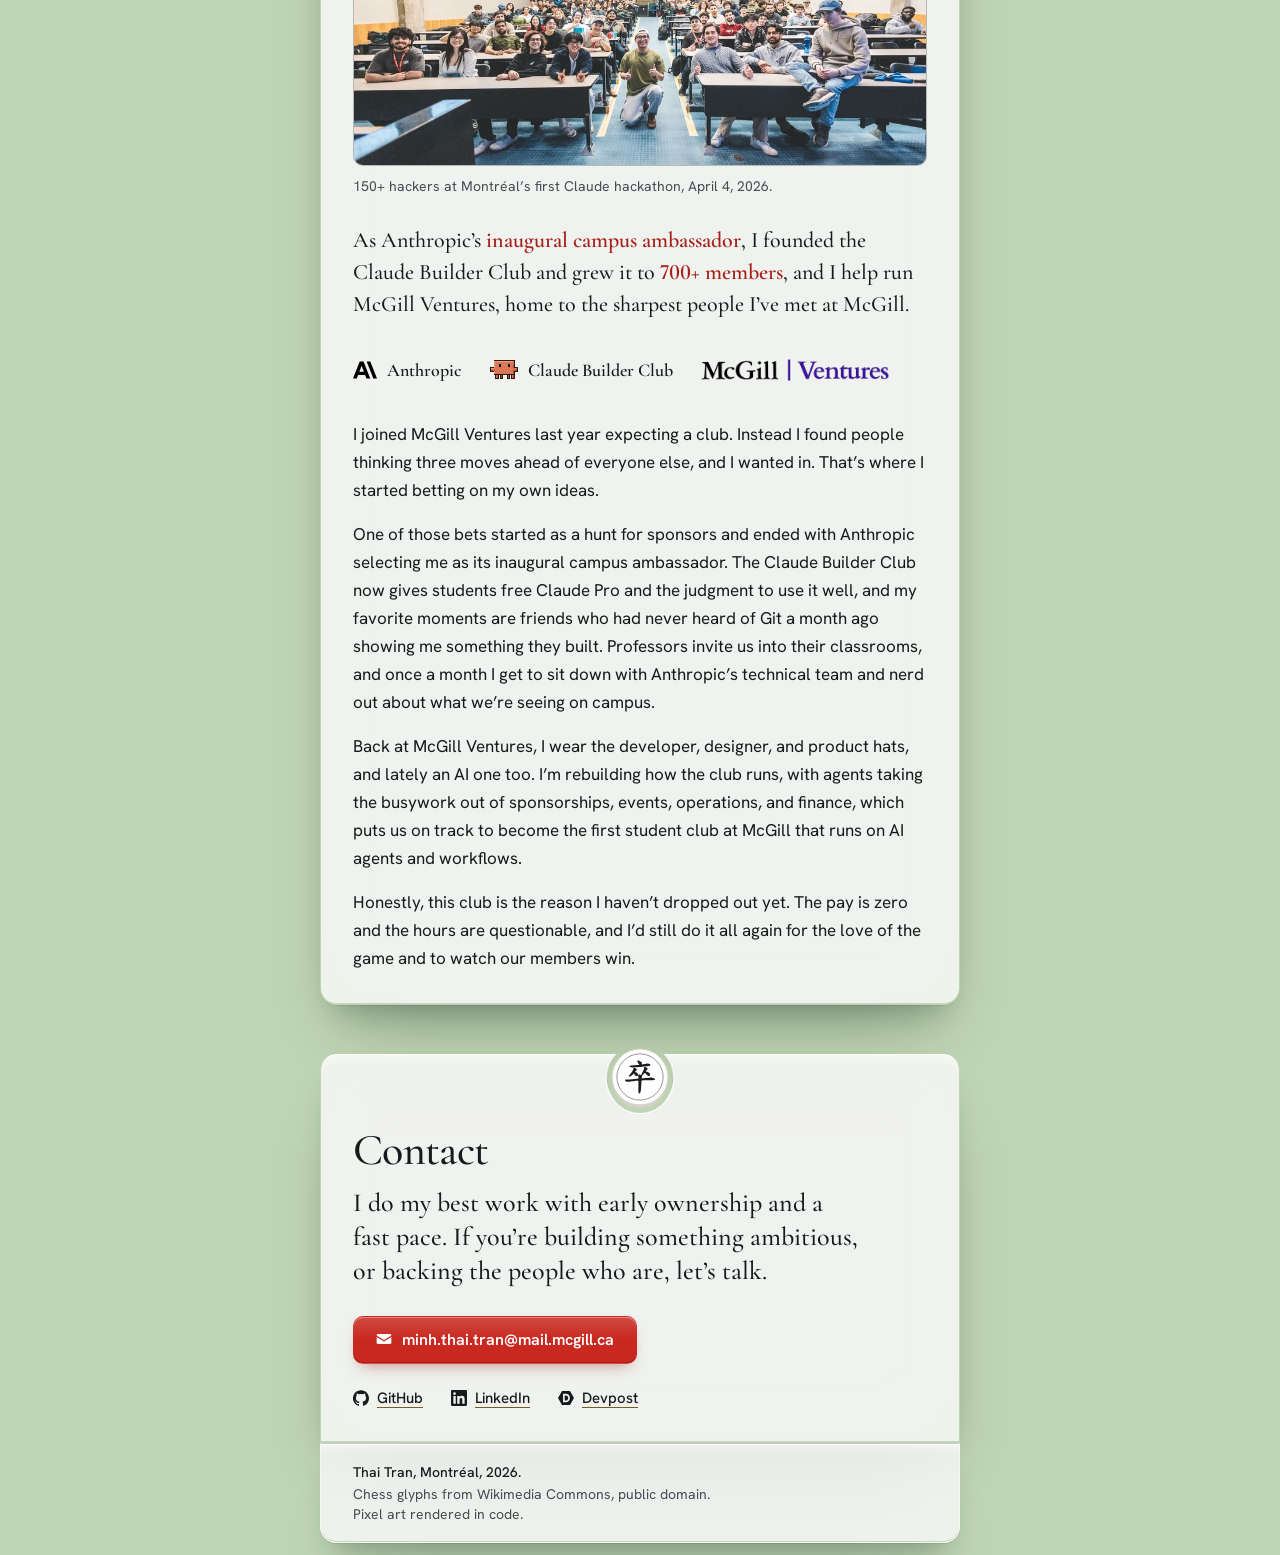
==== commit 0a685b6d: "fix(clubs): playful rewrite, agents still in progress" ====
--- a/index.html
+++ b/index.html
@@ -247,10 +247,10 @@
   <p class="deck">As Anthropic’s <b>inaugural campus ambassador</b>, I founded the Claude Builder Club and grew it to <b>700+ members</b>, and I help run McGill Ventures, home to the sharpest people I’ve met at McGill.</p>
   <p class="orgs"><a href="https://www.anthropic.com" target="_blank" rel="noopener"><img src="img/logo-anthropic.svg" alt="" width="22" height="22">Anthropic</a><a href="https://www.claudebuildersmcgill.ca" target="_blank" rel="noopener"><img class="px" src="img/hl-club.svg" alt="" width="28" height="28">Claude Builder Club</a><a href="https://www.mcgillvc.ca/" target="_blank" rel="noopener" aria-label="McGill Ventures"><img class="word" src="img/logo-mcgill-ventures.webp" alt="" width="188" height="22"></a></p>
   <div class="prose">
-    <p>McGill Ventures is where this year really began. I joined last year and found myself among people who were sharp in ways no transcript measures, and Google Developer Groups McGill soon pulled me into the builder side of campus. Together, they gave me the nerve to bet on my own ideas.</p>
-    <p>The biggest of those bets began as a search for sponsors and ended with Anthropic selecting me as its inaugural campus ambassador. The Claude Builder Club gives students access to Claude and the judgment to use it well, and I’ve watched friends who had never written code go on to build things of their own. Professors now invite us into their classrooms, and each month I sit down with Anthropic’s technical team to share what we’re seeing on campus.</p>
-    <p>At McGill Ventures, where I’m the lead developer, designer, and product engineer, I lead our shift to AI-first operations, bringing agents into everything from sponsorships to finance and making us the first student club at McGill to run on them.</p>
-    <p>Honestly, this club is the reason I haven’t dropped out yet. I do the unpaid work for the love of the game and to watch our members succeed.</p>
+    <p>I joined McGill Ventures last year expecting a club. Instead I found people thinking three moves ahead of everyone else, and I wanted in. That’s where I started betting on my own ideas.</p>
+    <p>One of those bets started as a hunt for sponsors and ended with Anthropic selecting me as its inaugural campus ambassador. The Claude Builder Club now gives students free Claude Pro and the judgment to use it well, and my favorite moments are friends who had never heard of Git a month ago showing me something they built. Professors invite us into their classrooms, and once a month I get to sit down with Anthropic’s technical team and nerd out about what we’re seeing on campus.</p>
+    <p>Back at McGill Ventures, I wear the developer, designer, and product hats, and lately an AI one too. I’m rebuilding how the club runs, with agents taking the busywork out of sponsorships, events, operations, and finance, which puts us on track to become the first student club at McGill that runs on AI agents and workflows.</p>
+    <p>Honestly, this club is the reason I haven’t dropped out yet. The pay is zero and the hours are questionable, and I’d still do it all again for the love of the game and to watch our members win.</p>
   </div>
 </section>
 
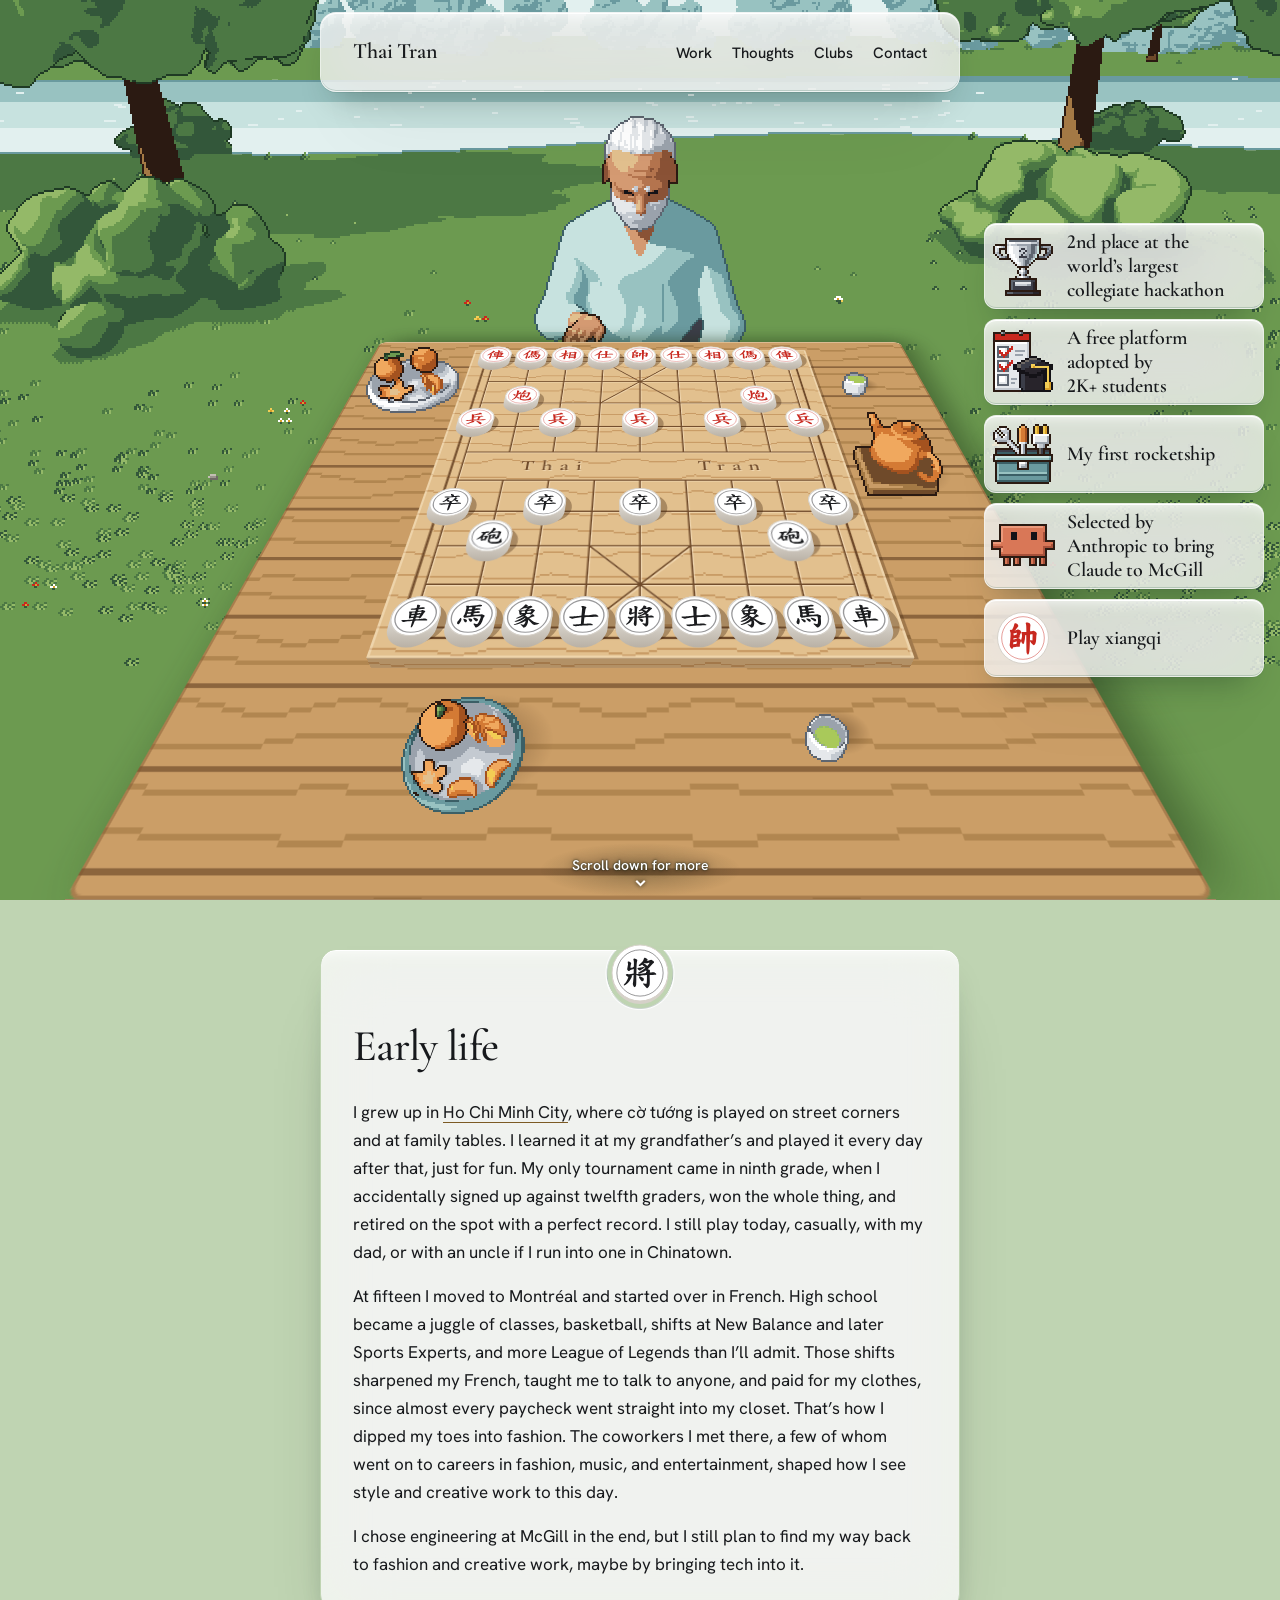
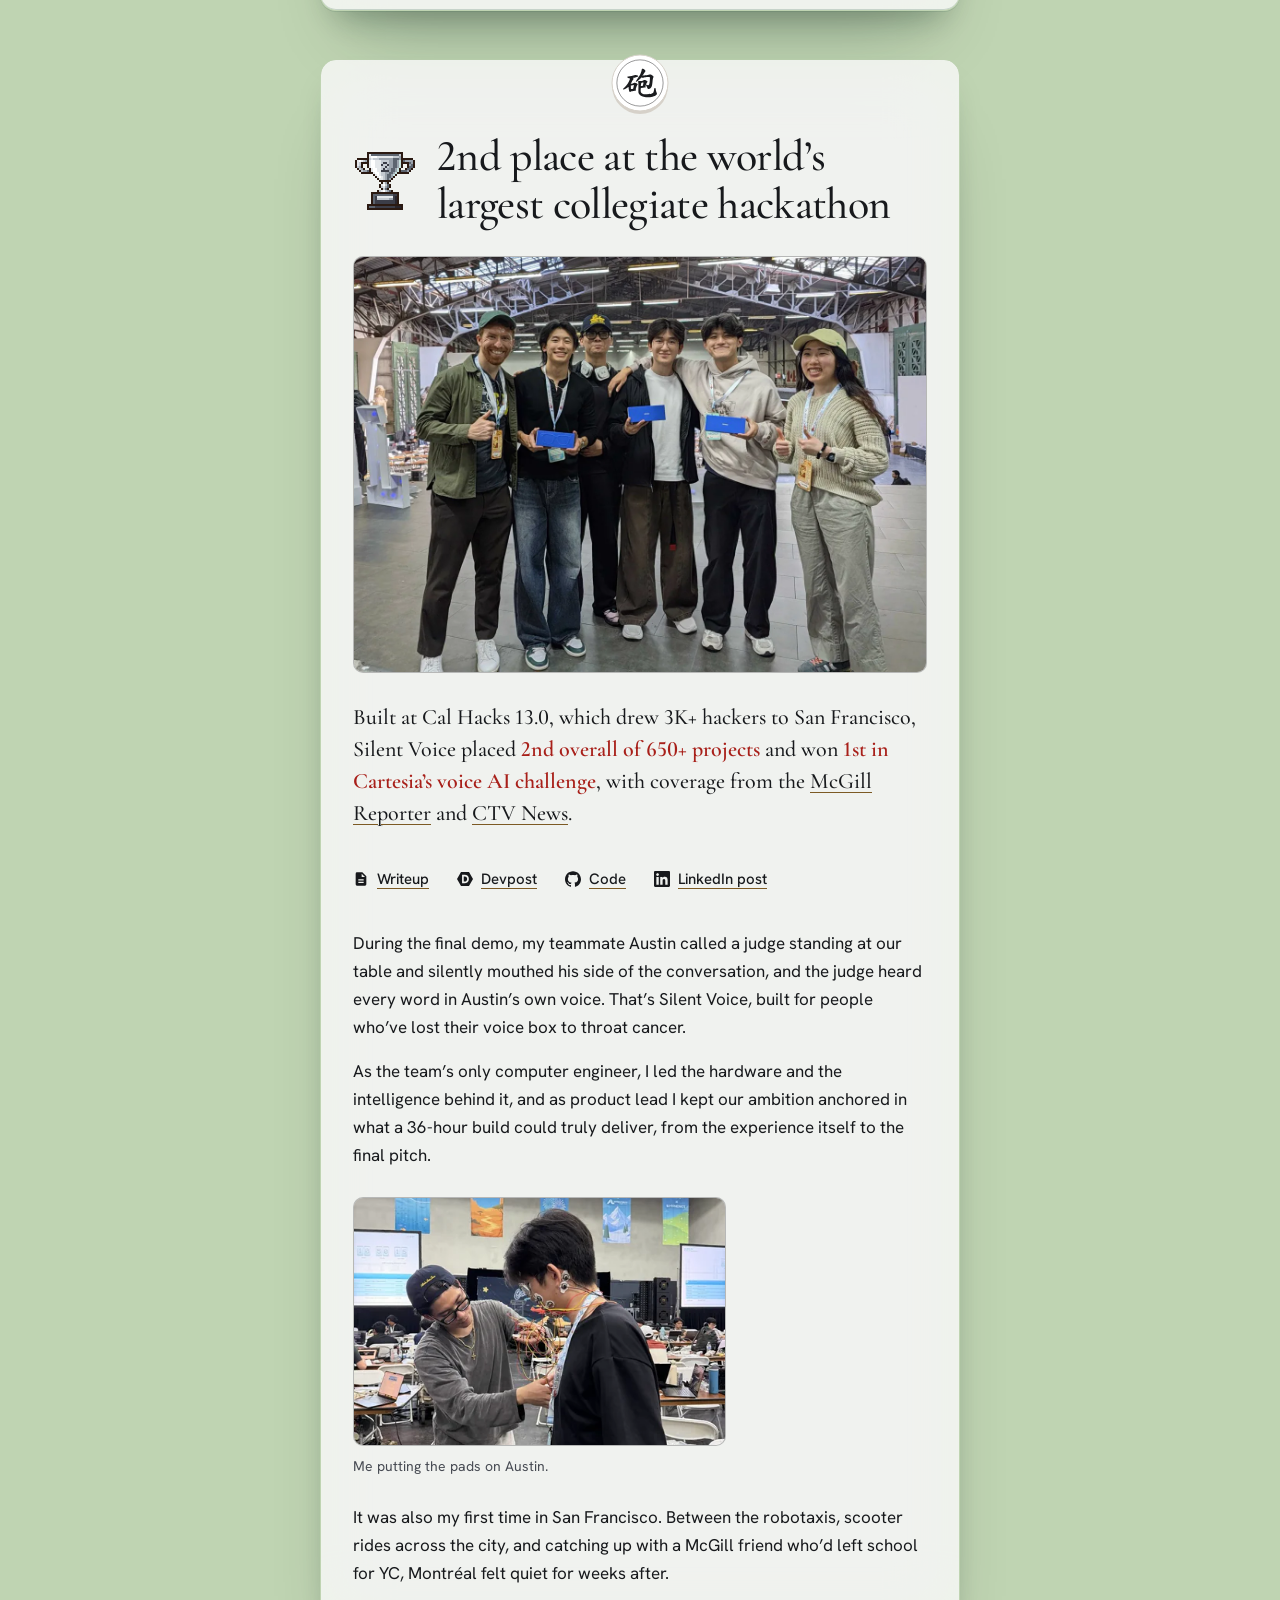
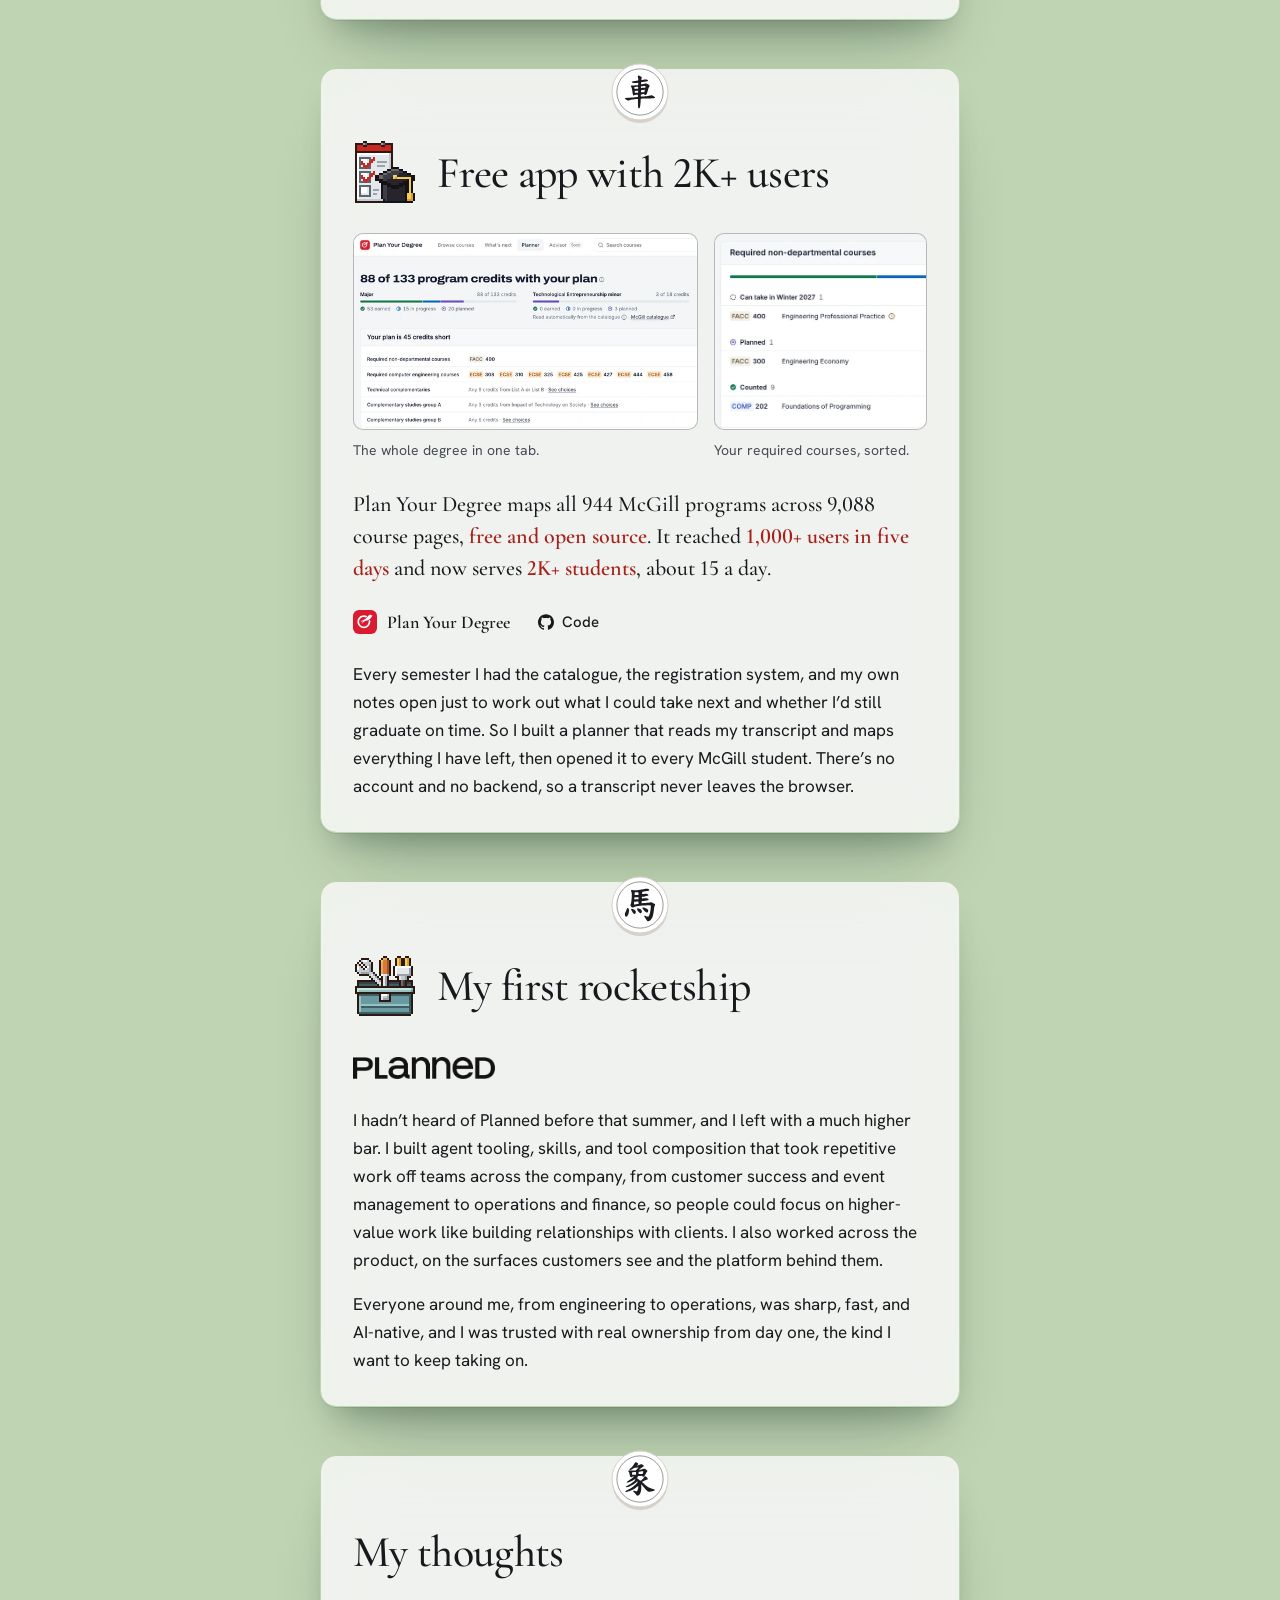
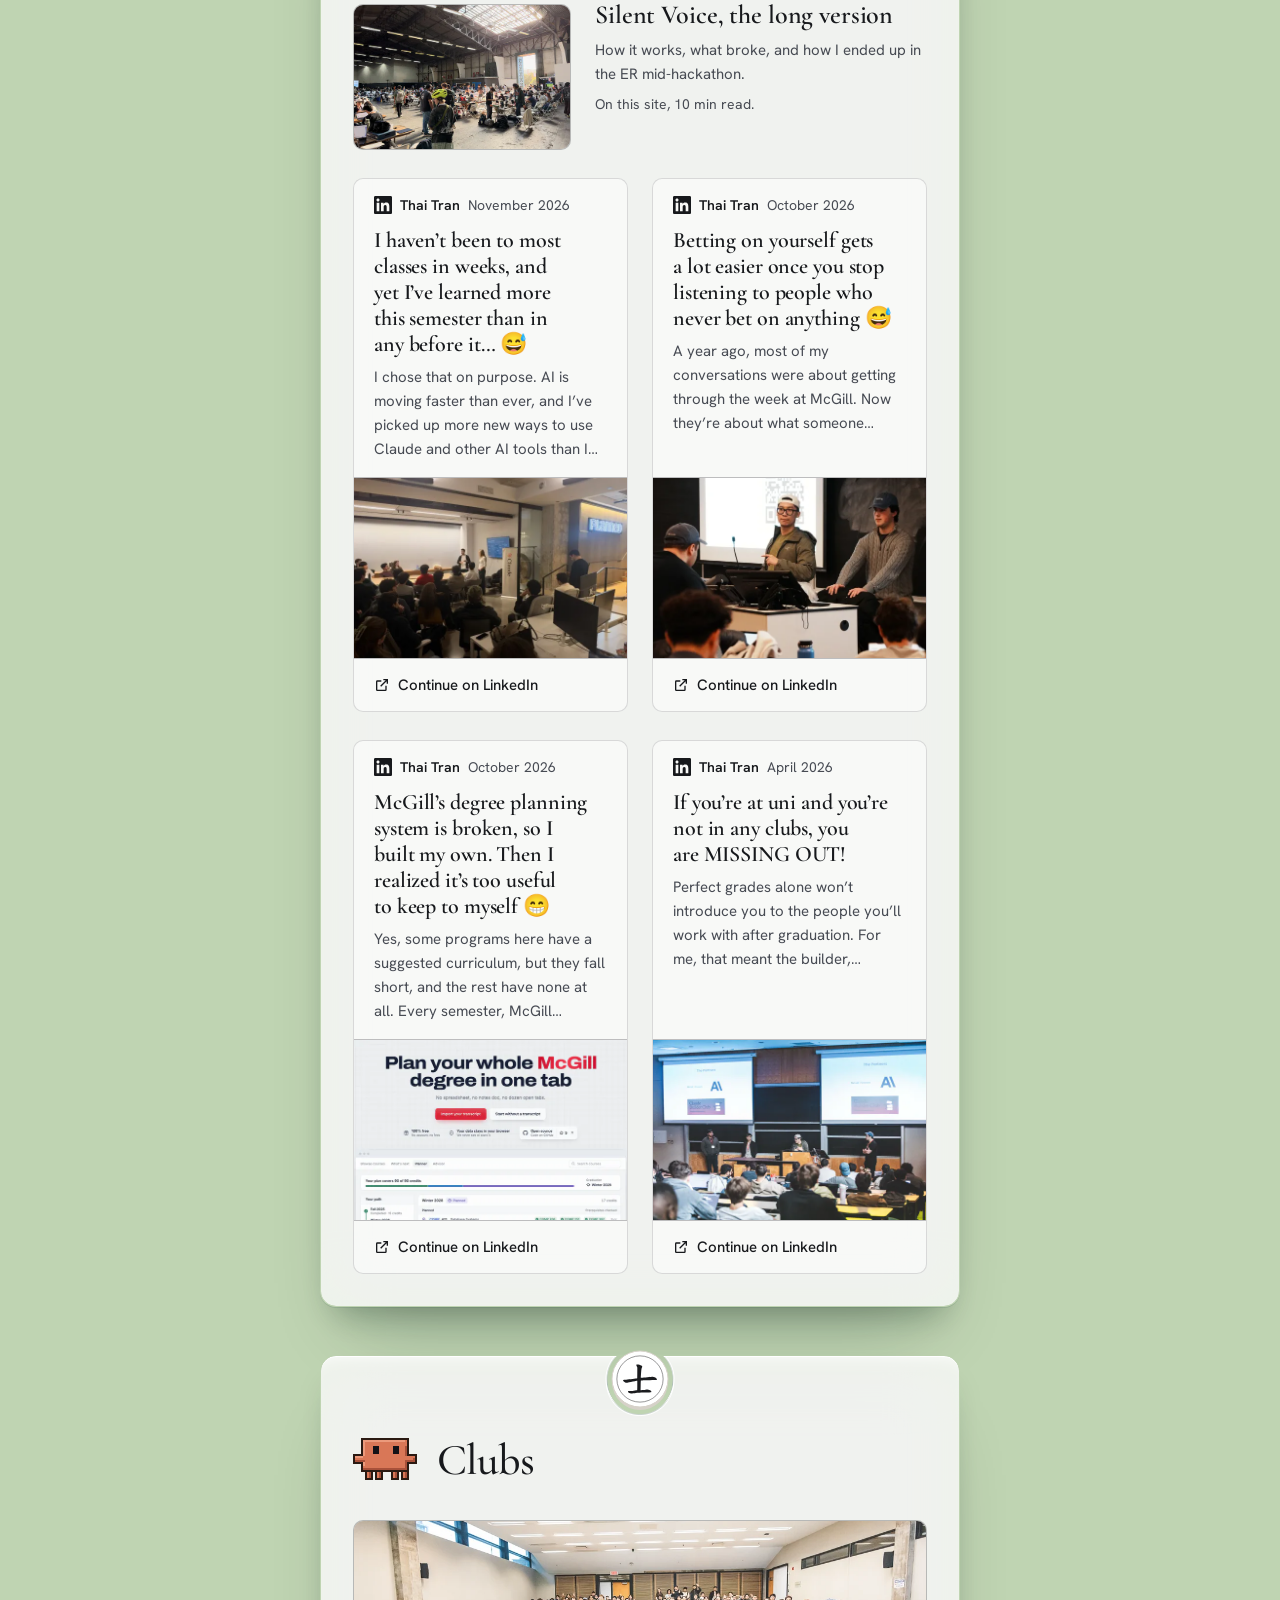
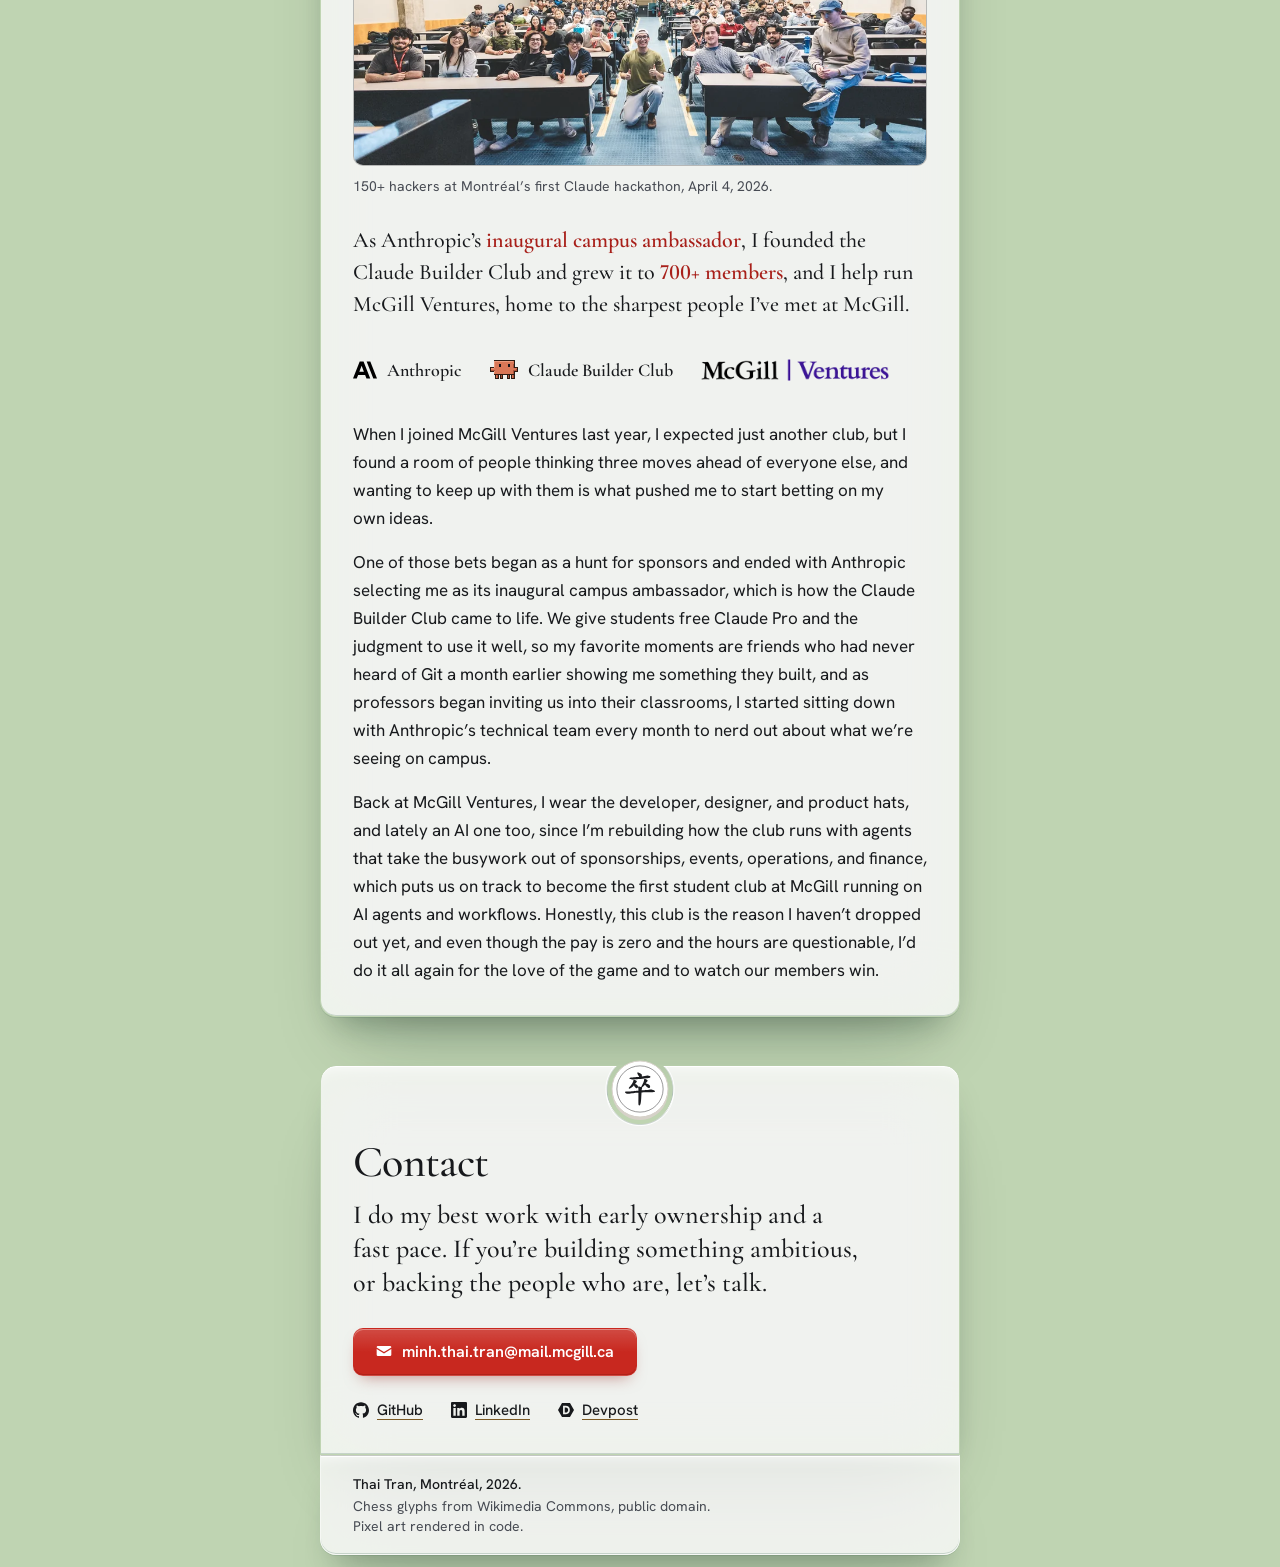
==== commit 6ef7d289: "fix(clubs): flowing, connected sentences" ====
--- a/index.html
+++ b/index.html
@@ -247,10 +247,9 @@
   <p class="deck">As Anthropic’s <b>inaugural campus ambassador</b>, I founded the Claude Builder Club and grew it to <b>700+ members</b>, and I help run McGill Ventures, home to the sharpest people I’ve met at McGill.</p>
   <p class="orgs"><a href="https://www.anthropic.com" target="_blank" rel="noopener"><img src="img/logo-anthropic.svg" alt="" width="22" height="22">Anthropic</a><a href="https://www.claudebuildersmcgill.ca" target="_blank" rel="noopener"><img class="px" src="img/hl-club.svg" alt="" width="28" height="28">Claude Builder Club</a><a href="https://www.mcgillvc.ca/" target="_blank" rel="noopener" aria-label="McGill Ventures"><img class="word" src="img/logo-mcgill-ventures.webp" alt="" width="188" height="22"></a></p>
   <div class="prose">
-    <p>I joined McGill Ventures last year expecting a club. Instead I found people thinking three moves ahead of everyone else, and I wanted in. That’s where I started betting on my own ideas.</p>
-    <p>One of those bets started as a hunt for sponsors and ended with Anthropic selecting me as its inaugural campus ambassador. The Claude Builder Club now gives students free Claude Pro and the judgment to use it well, and my favorite moments are friends who had never heard of Git a month ago showing me something they built. Professors invite us into their classrooms, and once a month I get to sit down with Anthropic’s technical team and nerd out about what we’re seeing on campus.</p>
-    <p>Back at McGill Ventures, I wear the developer, designer, and product hats, and lately an AI one too. I’m rebuilding how the club runs, with agents taking the busywork out of sponsorships, events, operations, and finance, which puts us on track to become the first student club at McGill that runs on AI agents and workflows.</p>
-    <p>Honestly, this club is the reason I haven’t dropped out yet. The pay is zero and the hours are questionable, and I’d still do it all again for the love of the game and to watch our members win.</p>
+    <p>When I joined McGill Ventures last year, I expected just another club, but I found a room of people thinking three moves ahead of everyone else, and wanting to keep up with them is what pushed me to start betting on my own ideas.</p>
+    <p>One of those bets began as a hunt for sponsors and ended with Anthropic selecting me as its inaugural campus ambassador, which is how the Claude Builder Club came to life. We give students free Claude Pro and the judgment to use it well, so my favorite moments are friends who had never heard of Git a month earlier showing me something they built, and as professors began inviting us into their classrooms, I started sitting down with Anthropic’s technical team every month to nerd out about what we’re seeing on campus.</p>
+    <p>Back at McGill Ventures, I wear the developer, designer, and product hats, and lately an AI one too, since I’m rebuilding how the club runs with agents that take the busywork out of sponsorships, events, operations, and finance, which puts us on track to become the first student club at McGill running on AI agents and workflows. Honestly, this club is the reason I haven’t dropped out yet, and even though the pay is zero and the hours are questionable, I’d do it all again for the love of the game and to watch our members win.</p>
   </div>
 </section>
 
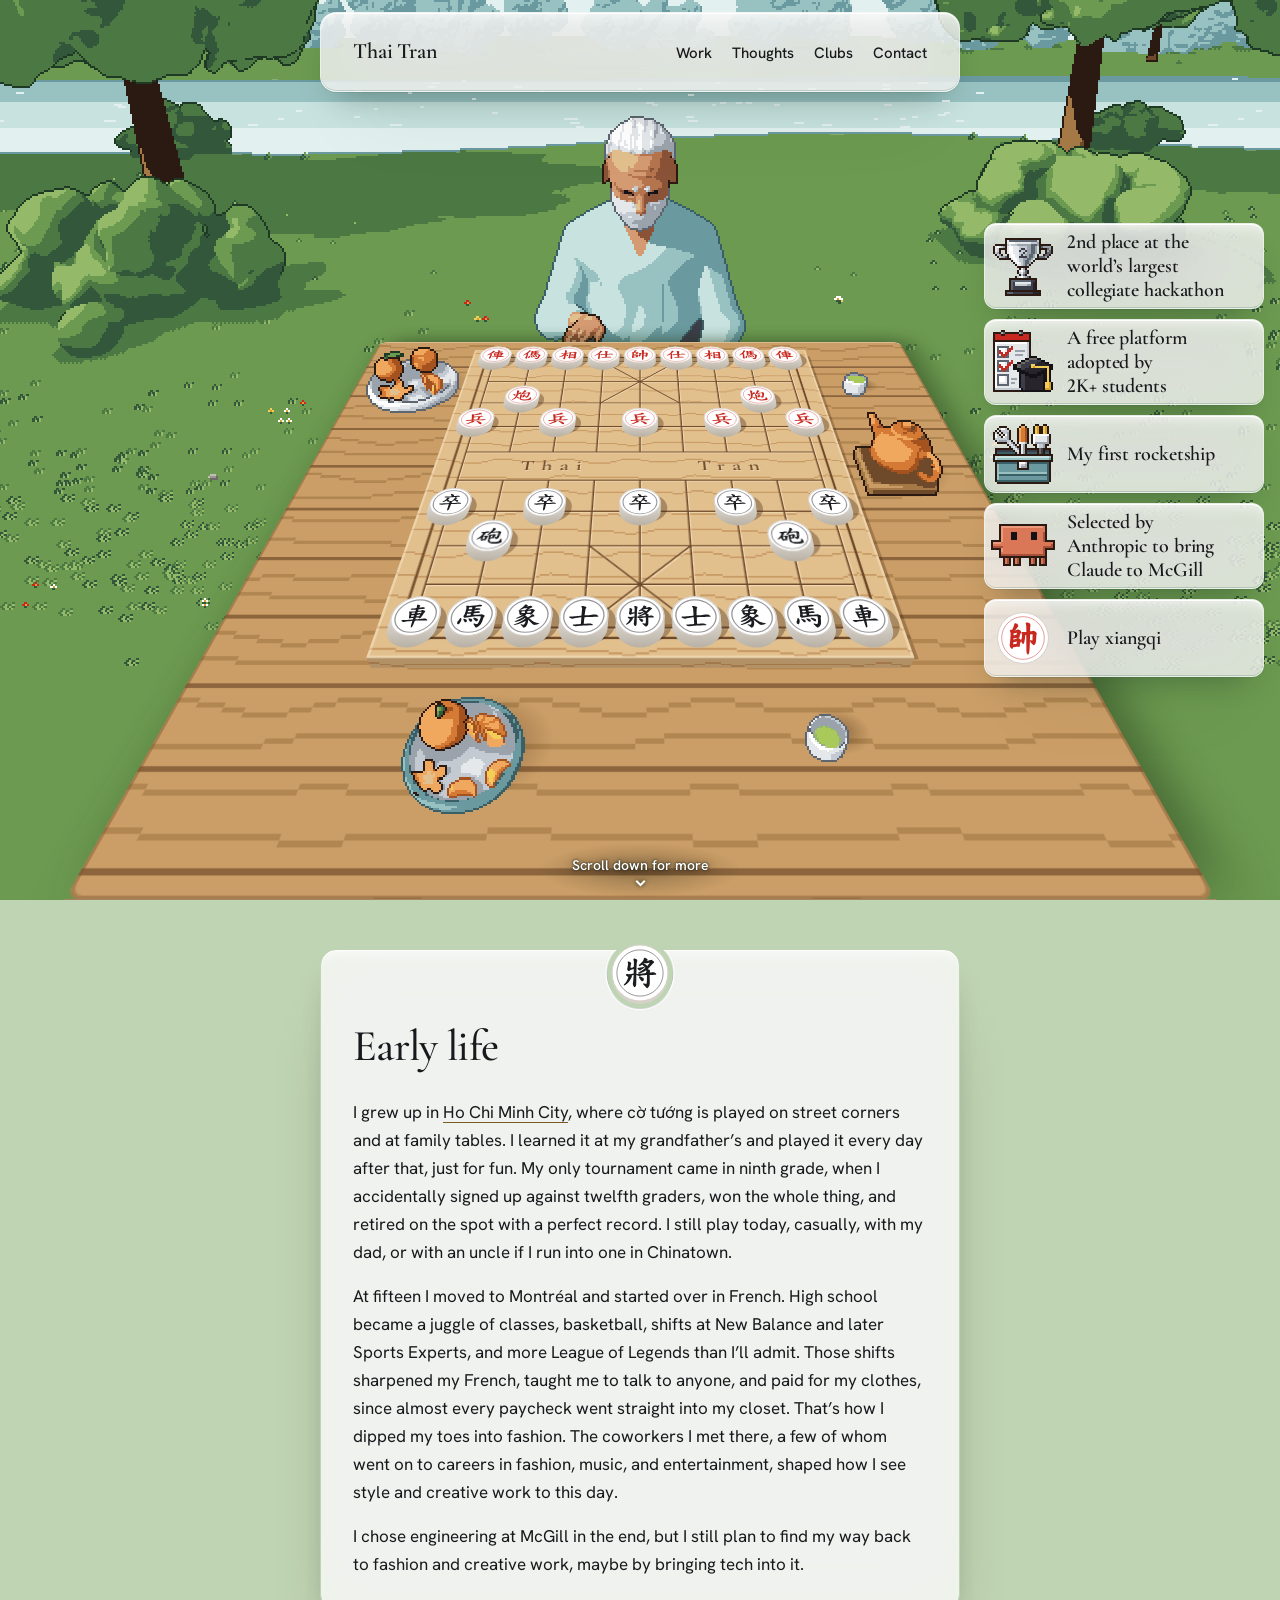
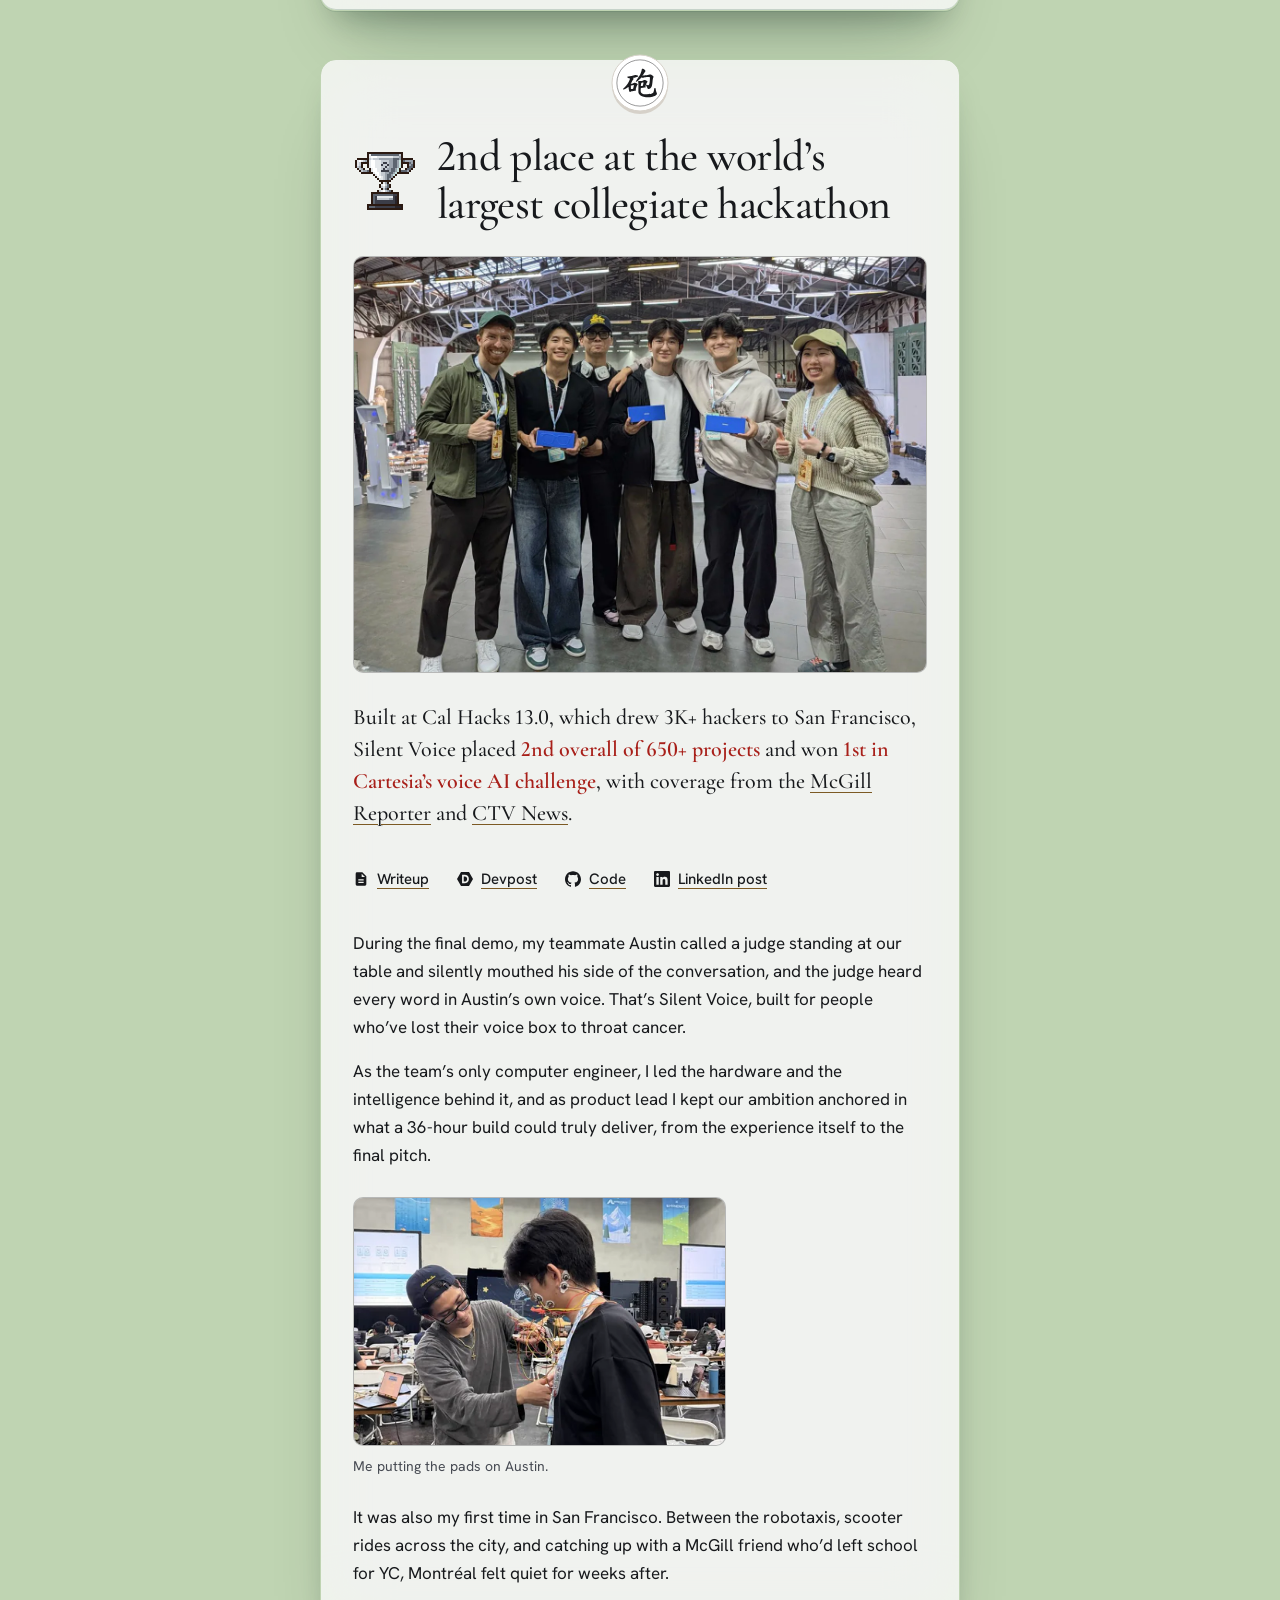
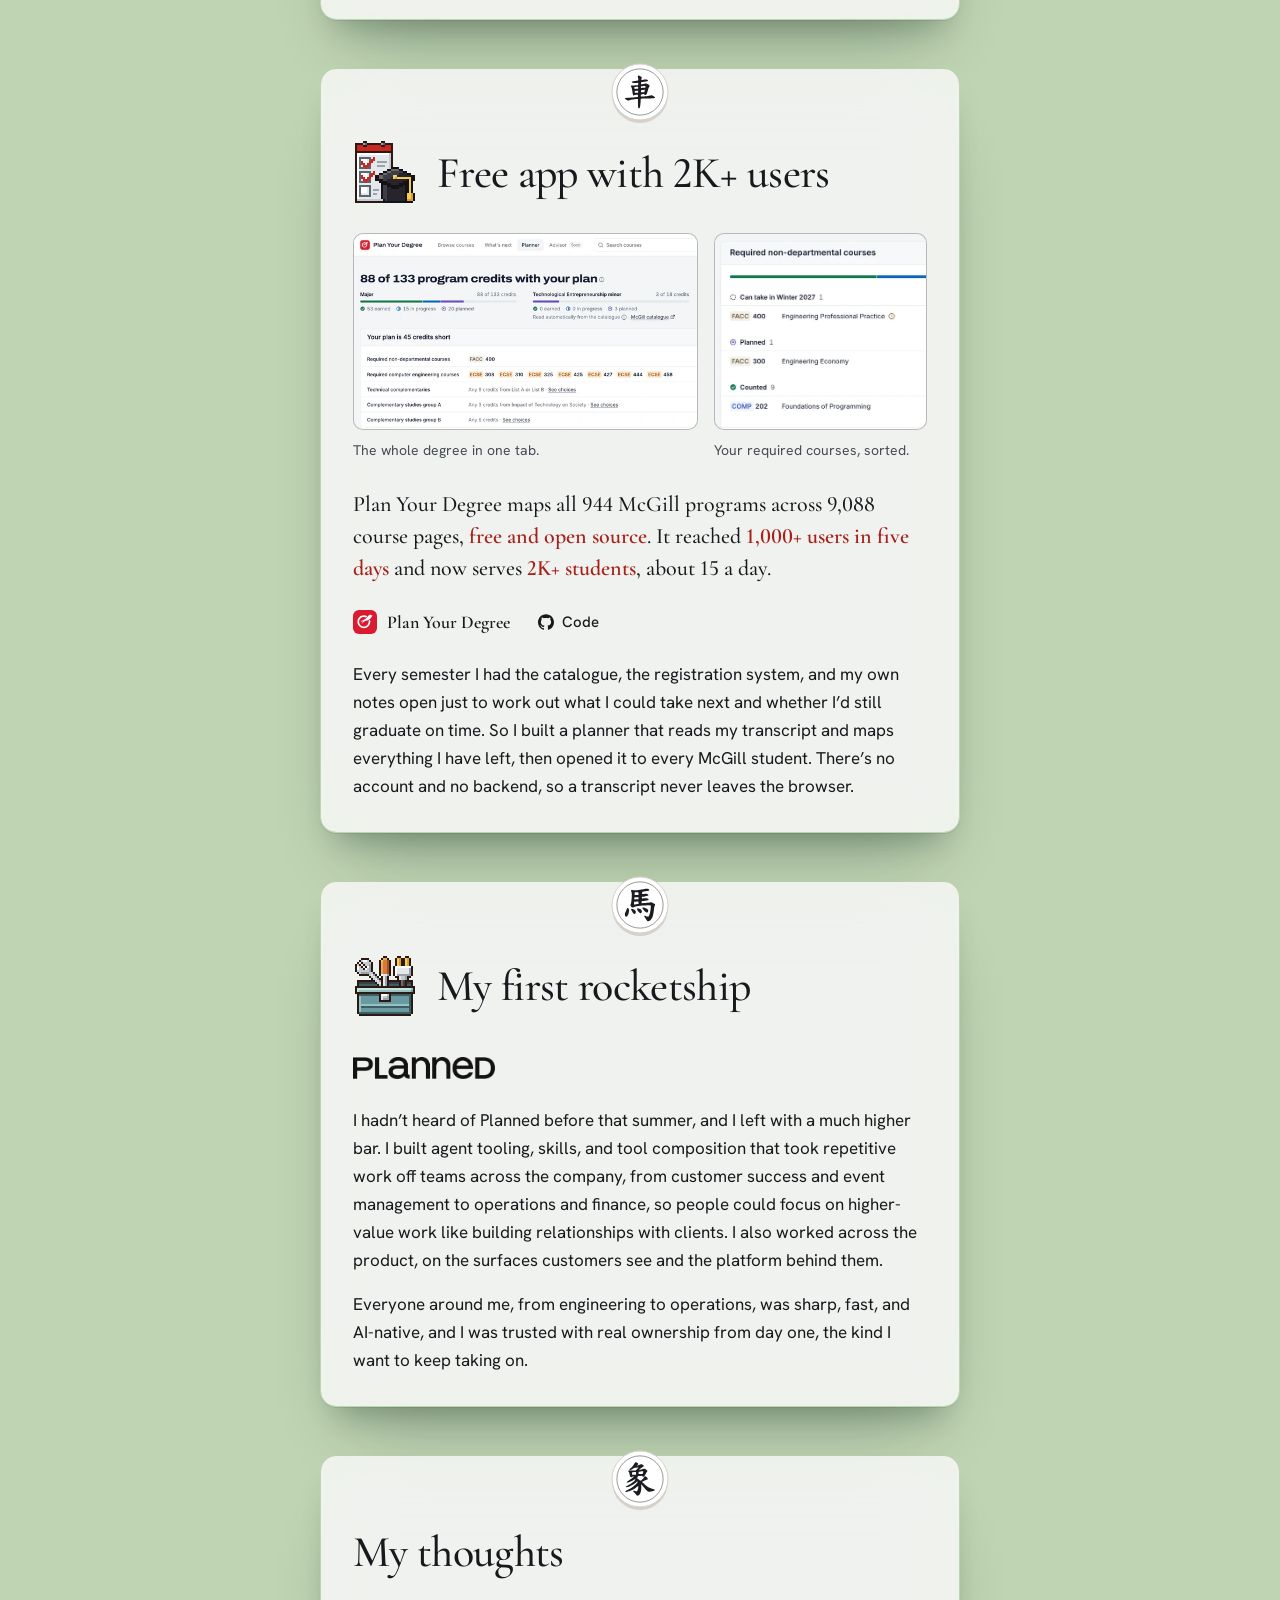
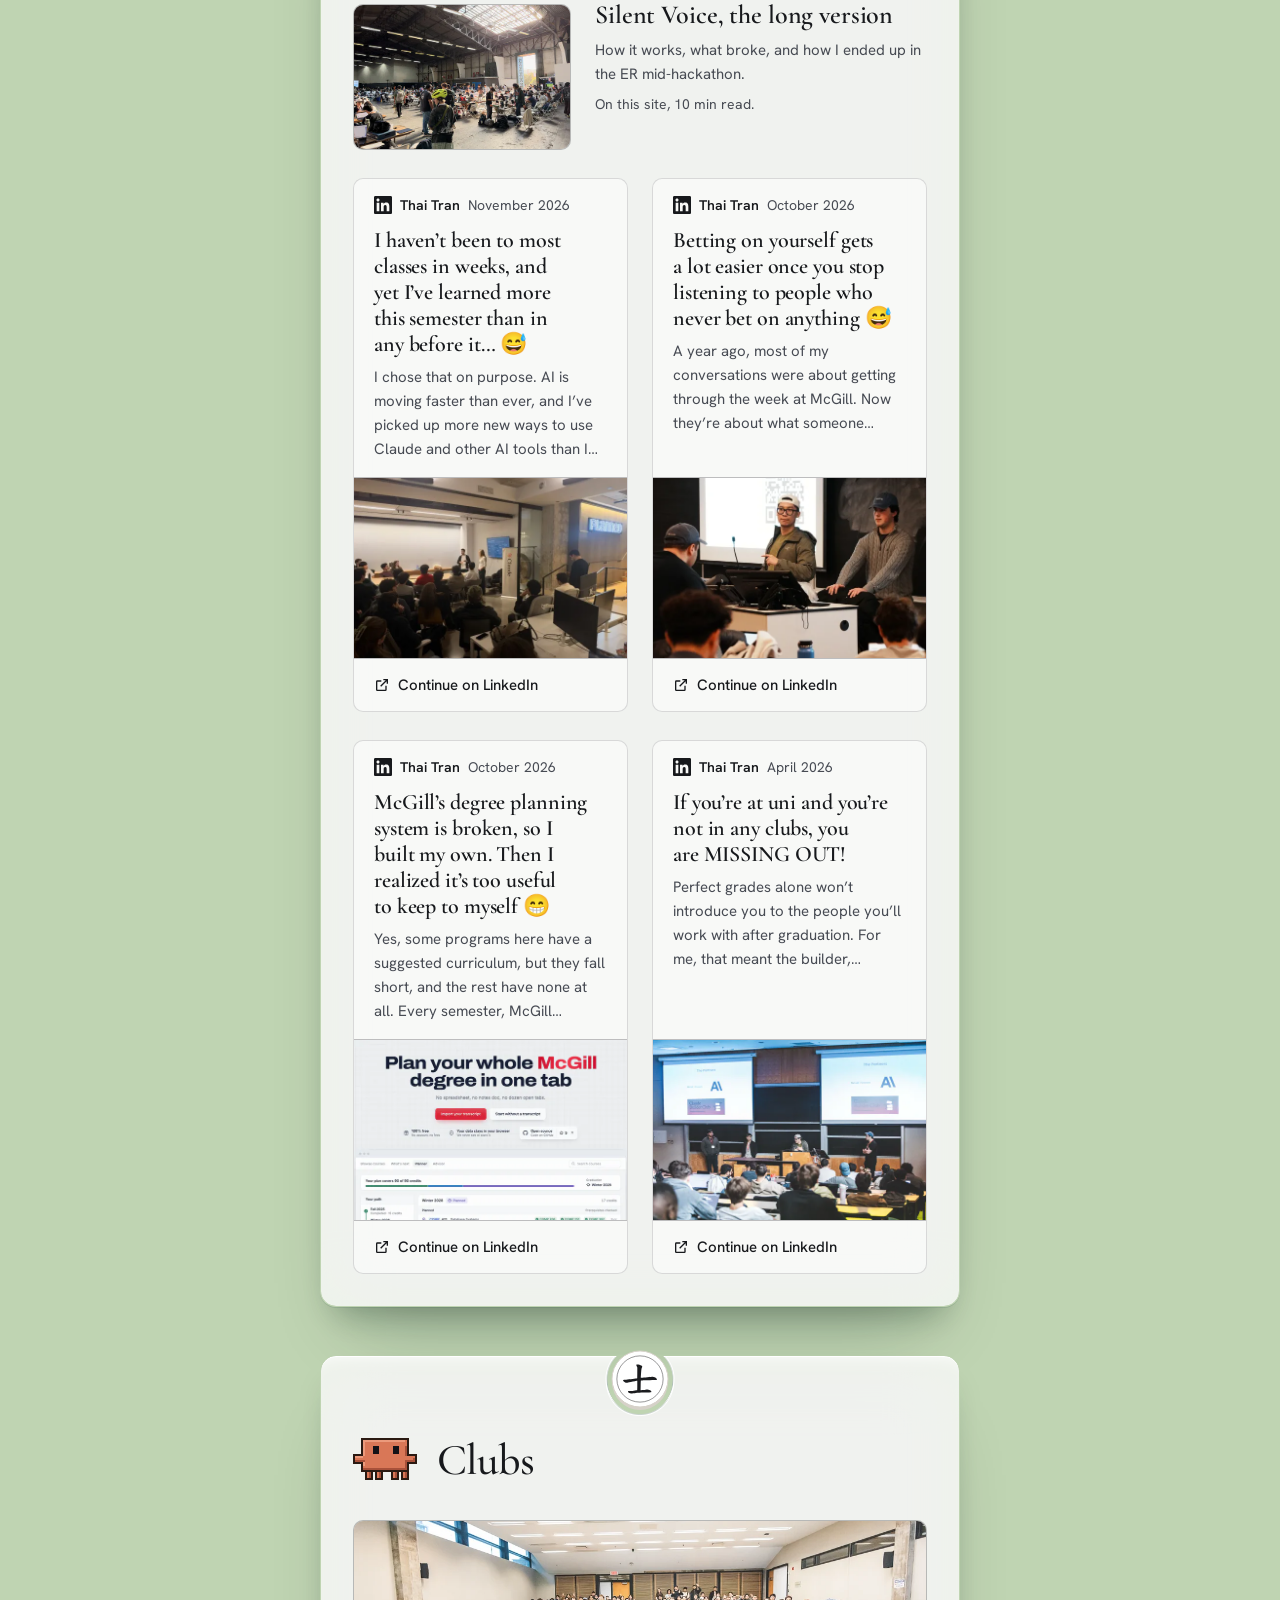
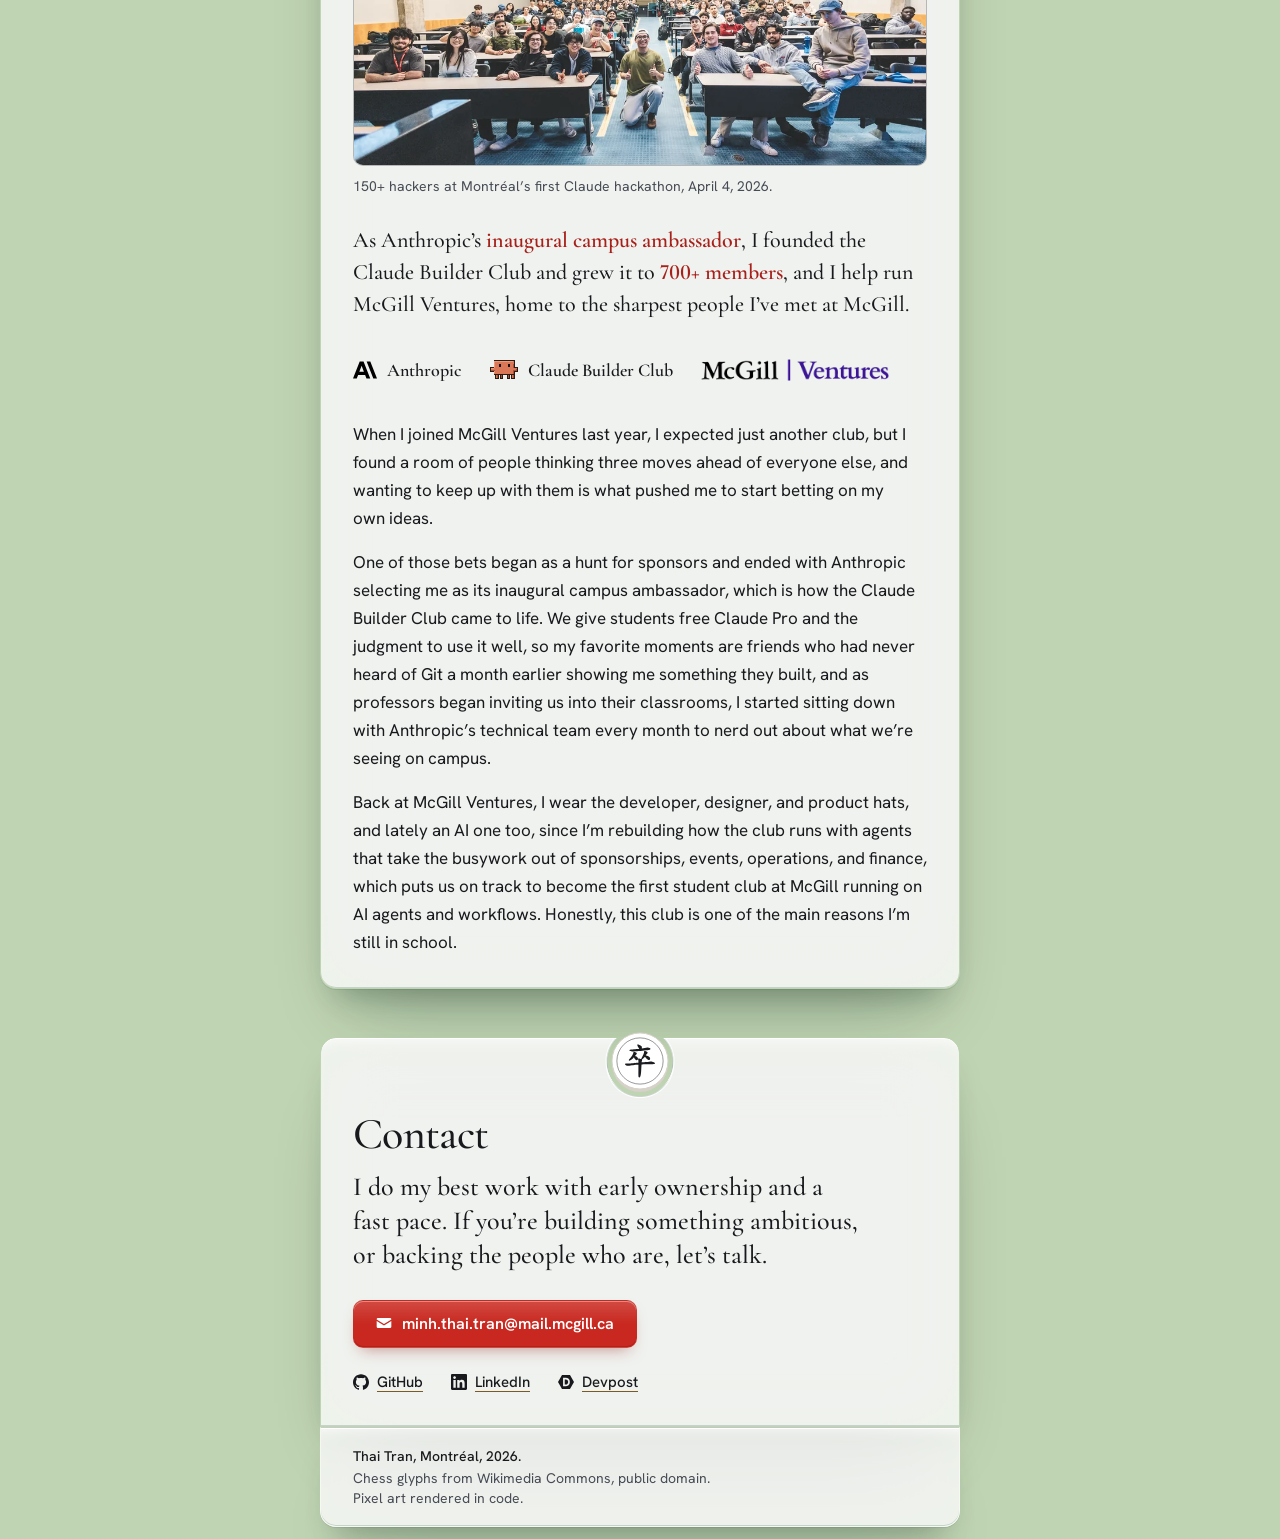
==== commit 78bc10fd: "fix(clubs): one of the main reasons I'm still in school" ====
--- a/index.html
+++ b/index.html
@@ -249,7 +249,7 @@
   <div class="prose">
     <p>When I joined McGill Ventures last year, I expected just another club, but I found a room of people thinking three moves ahead of everyone else, and wanting to keep up with them is what pushed me to start betting on my own ideas.</p>
     <p>One of those bets began as a hunt for sponsors and ended with Anthropic selecting me as its inaugural campus ambassador, which is how the Claude Builder Club came to life. We give students free Claude Pro and the judgment to use it well, so my favorite moments are friends who had never heard of Git a month earlier showing me something they built, and as professors began inviting us into their classrooms, I started sitting down with Anthropic’s technical team every month to nerd out about what we’re seeing on campus.</p>
-    <p>Back at McGill Ventures, I wear the developer, designer, and product hats, and lately an AI one too, since I’m rebuilding how the club runs with agents that take the busywork out of sponsorships, events, operations, and finance, which puts us on track to become the first student club at McGill running on AI agents and workflows. Honestly, this club is the reason I haven’t dropped out yet, and even though the pay is zero and the hours are questionable, I’d do it all again for the love of the game and to watch our members win.</p>
+    <p>Back at McGill Ventures, I wear the developer, designer, and product hats, and lately an AI one too, since I’m rebuilding how the club runs with agents that take the busywork out of sponsorships, events, operations, and finance, which puts us on track to become the first student club at McGill running on AI agents and workflows. Honestly, this club is one of the main reasons I’m still in school.</p>
   </div>
 </section>
 
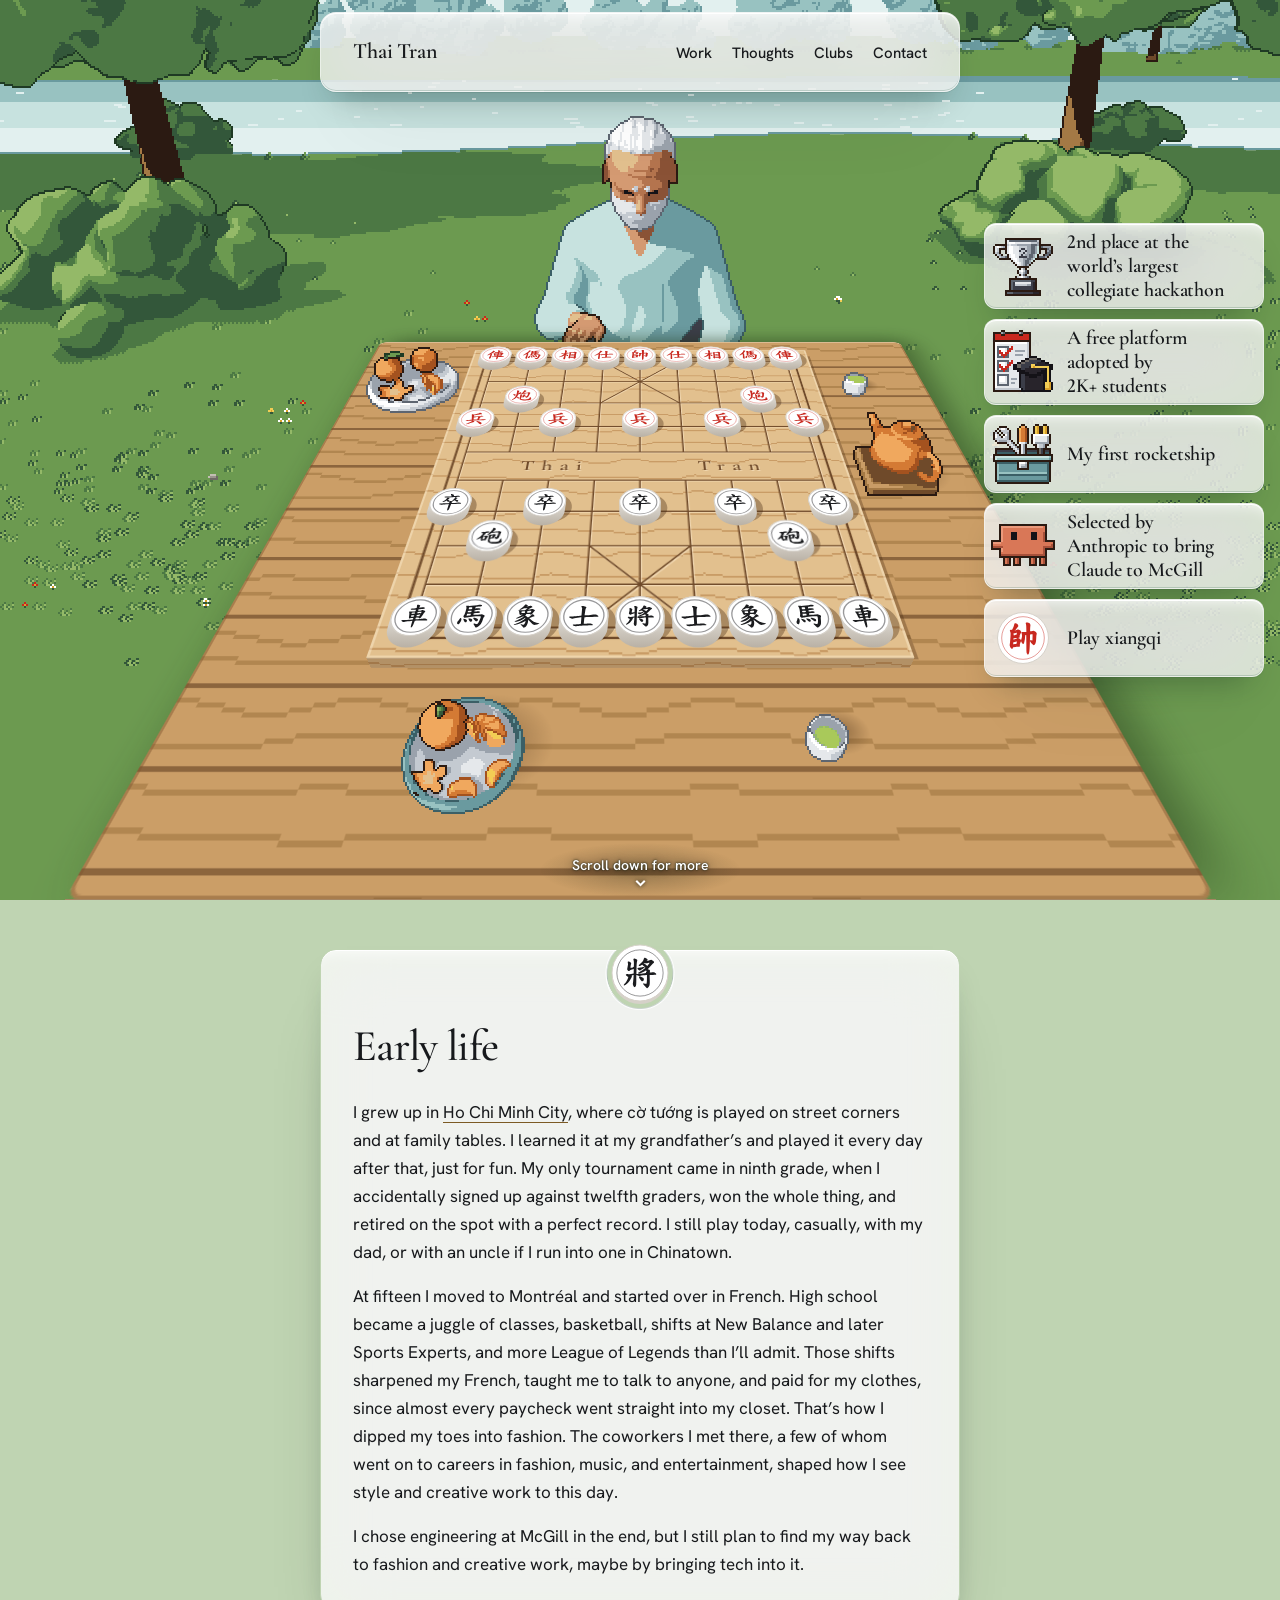
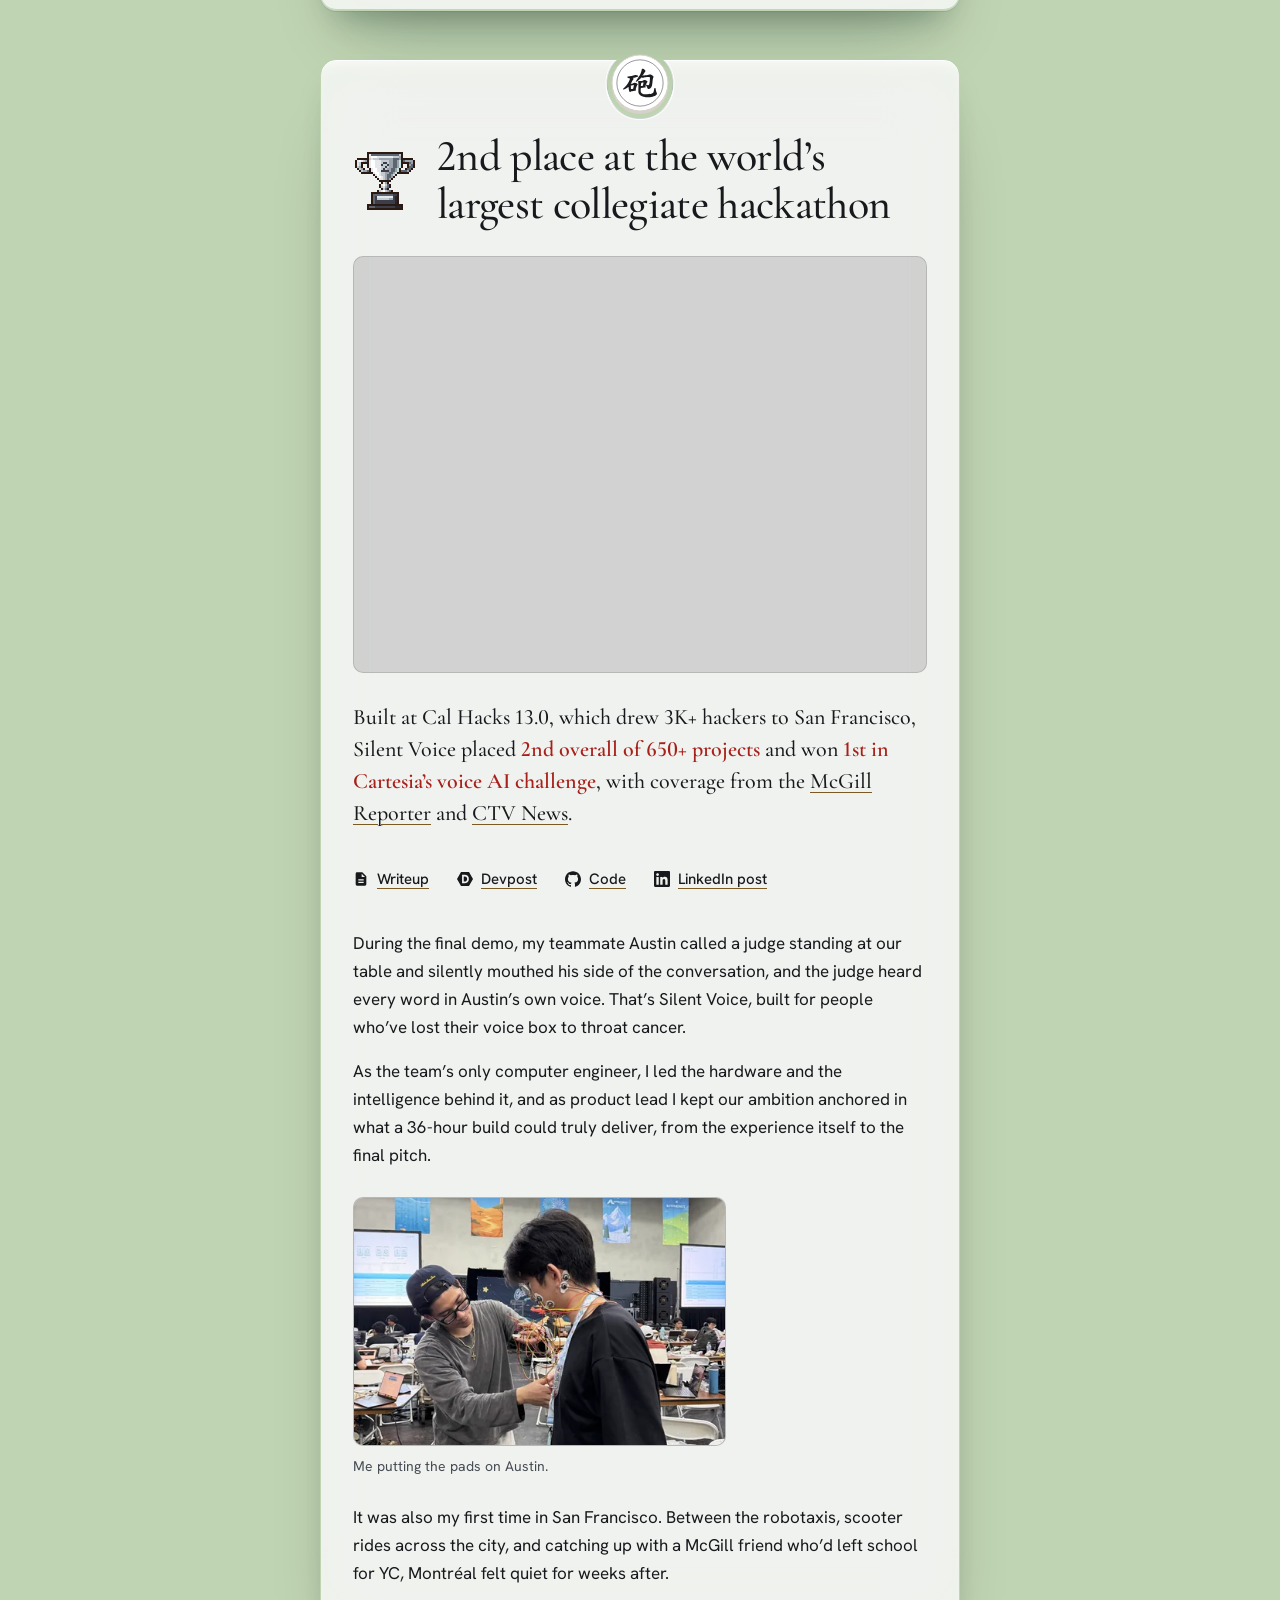
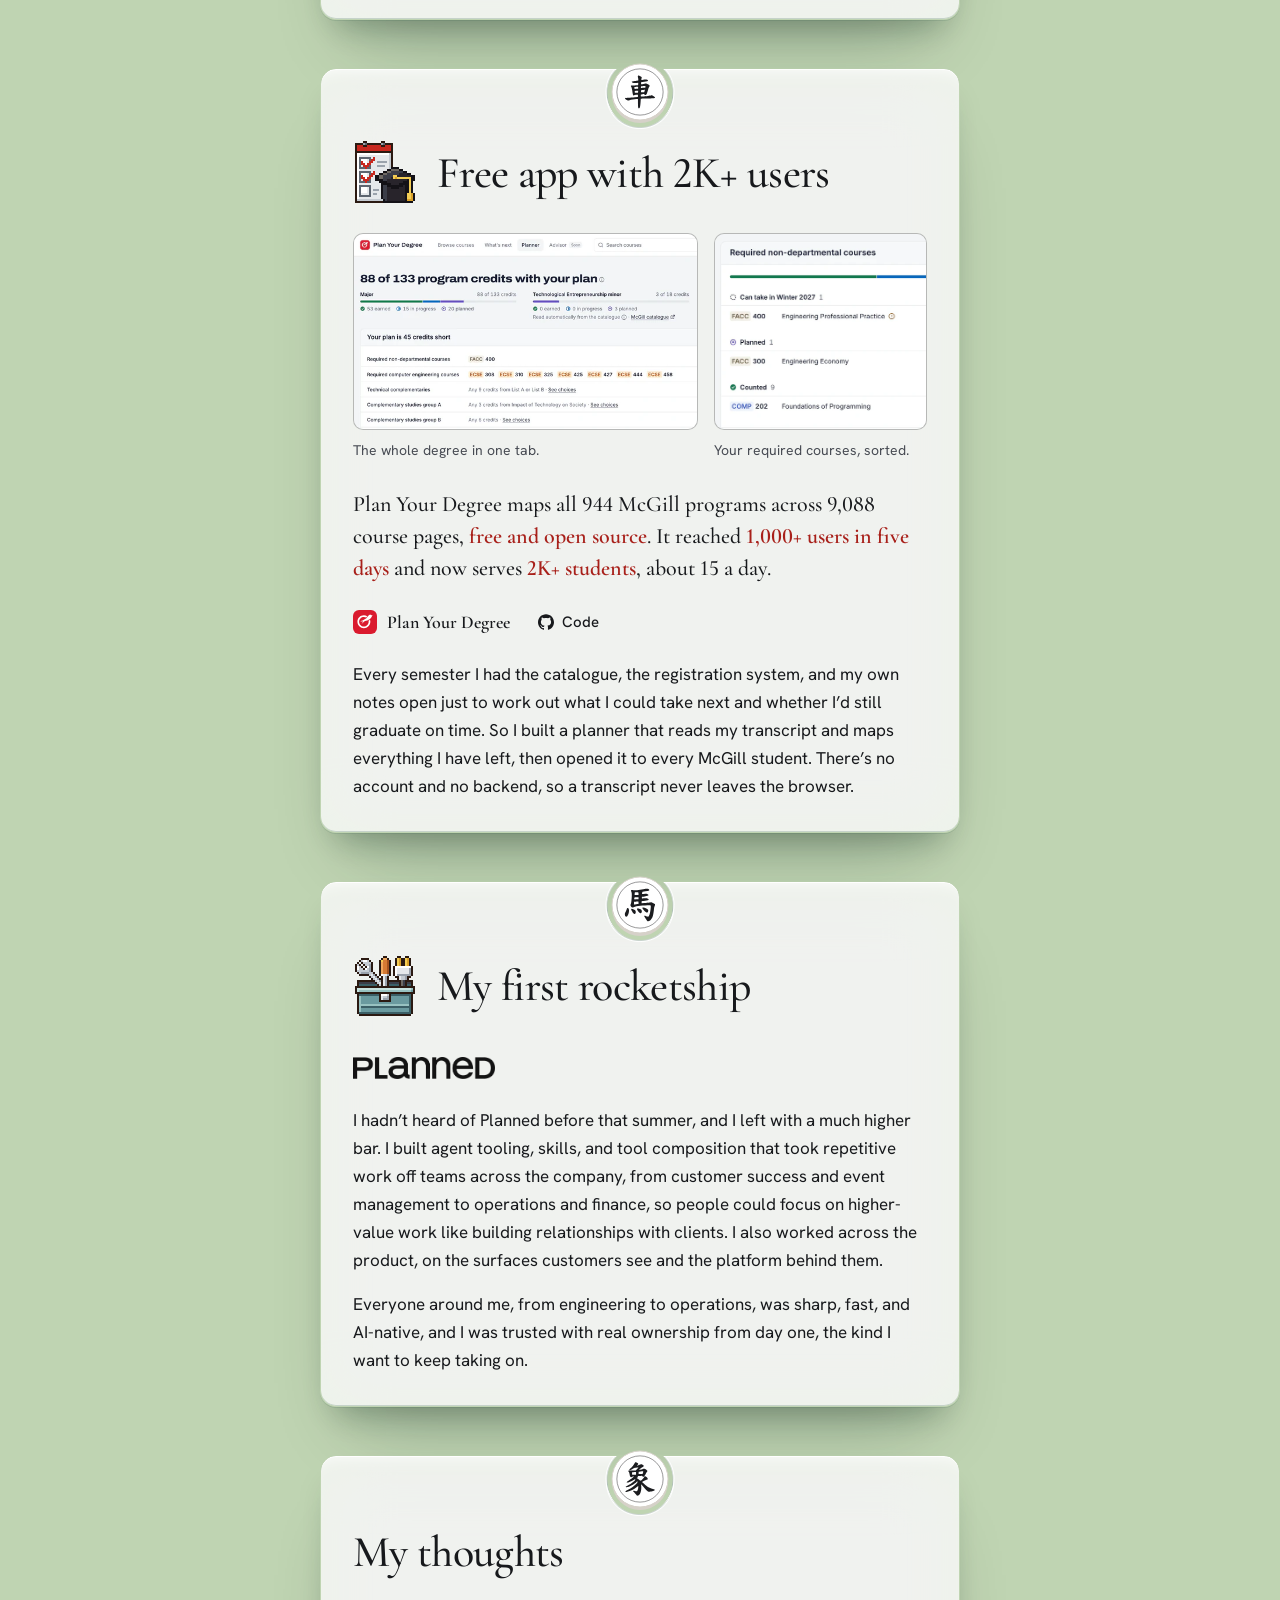
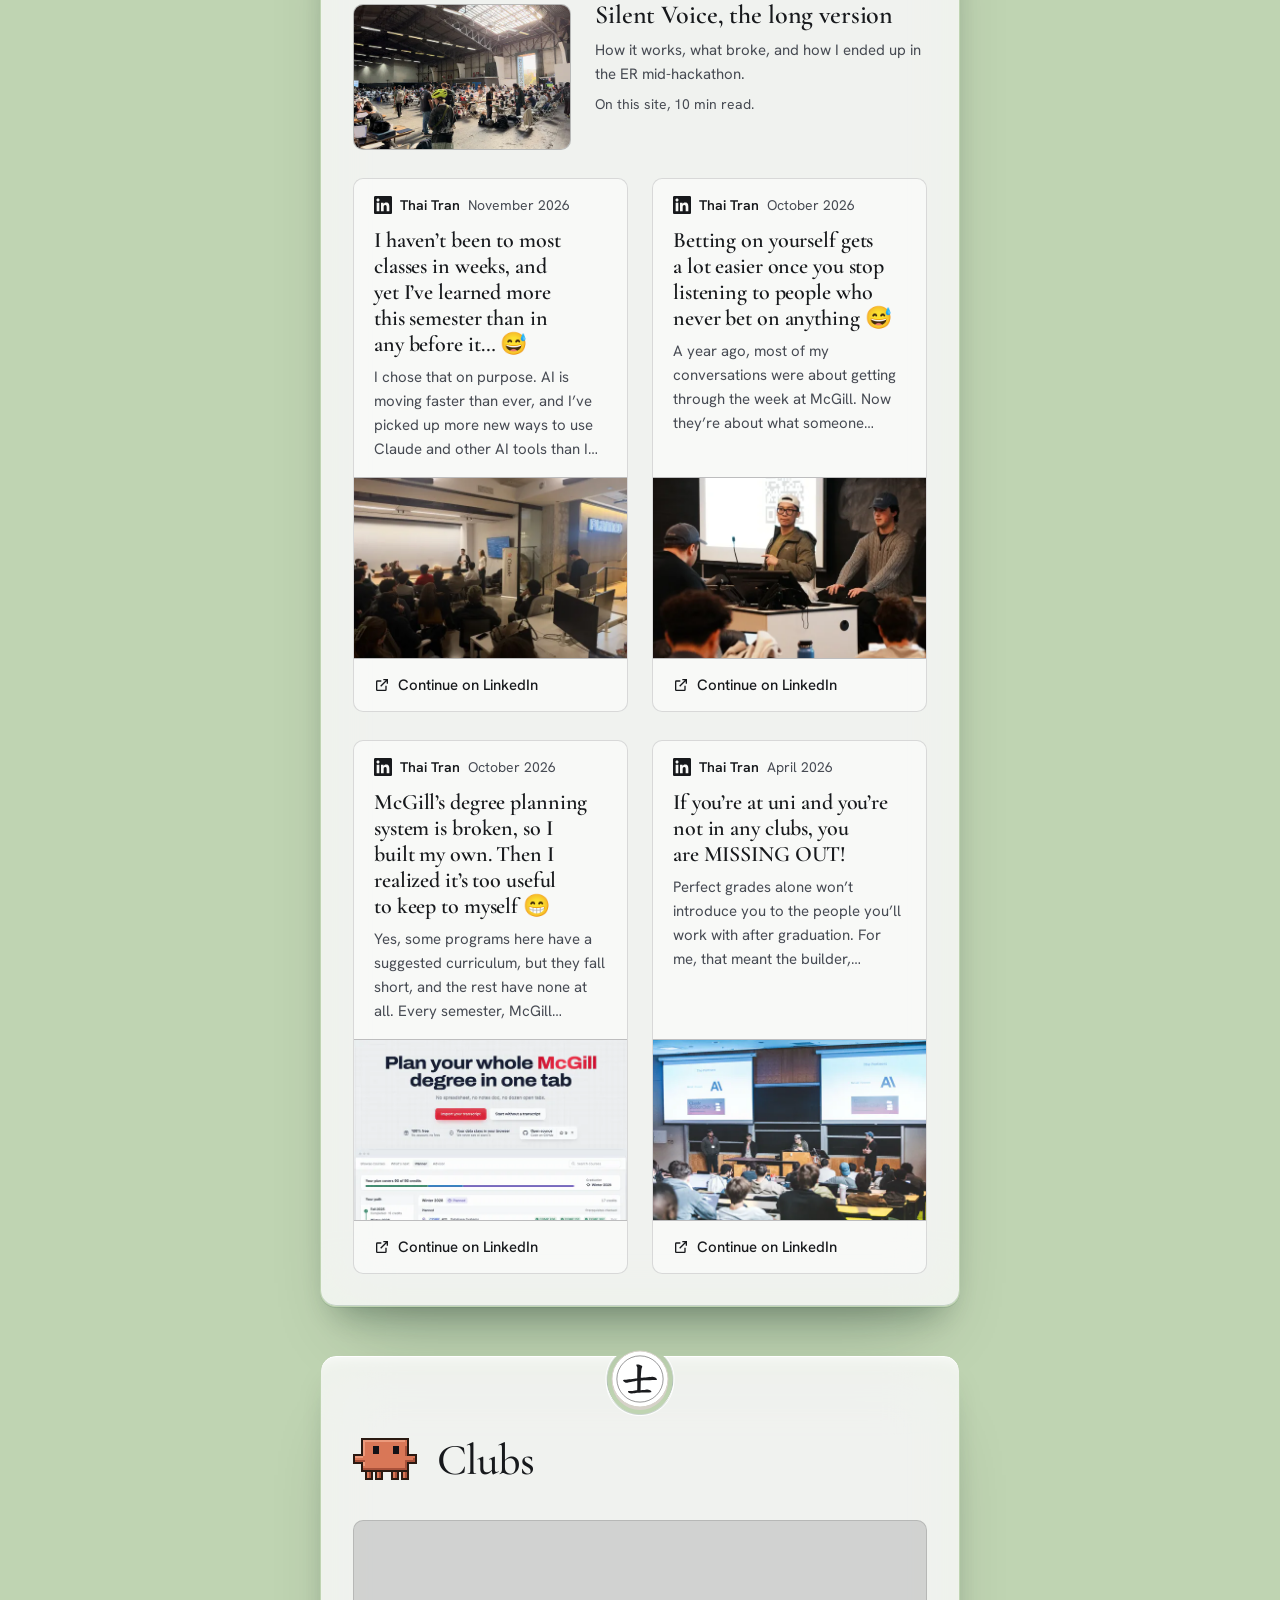
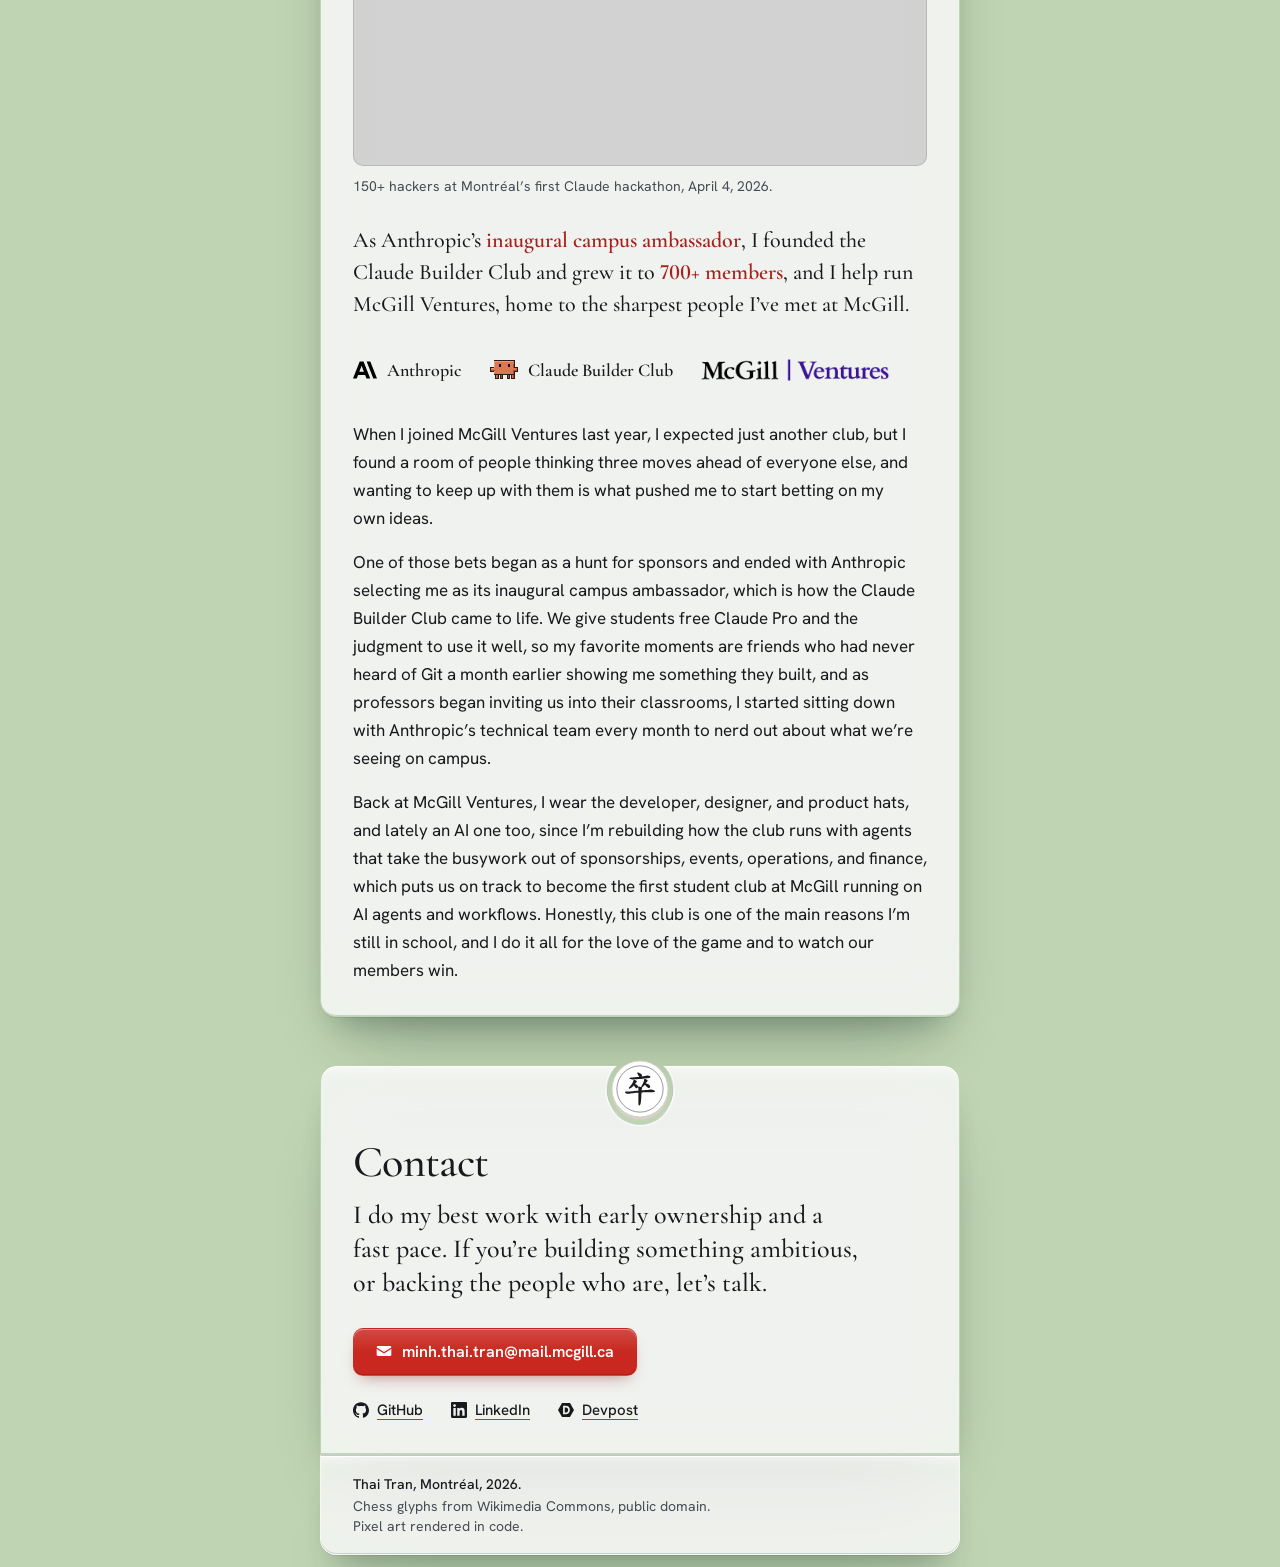
==== commit c33aa4dd: "fix(clubs): keep the love of the game" ====
--- a/index.html
+++ b/index.html
@@ -249,7 +249,7 @@
   <div class="prose">
     <p>When I joined McGill Ventures last year, I expected just another club, but I found a room of people thinking three moves ahead of everyone else, and wanting to keep up with them is what pushed me to start betting on my own ideas.</p>
     <p>One of those bets began as a hunt for sponsors and ended with Anthropic selecting me as its inaugural campus ambassador, which is how the Claude Builder Club came to life. We give students free Claude Pro and the judgment to use it well, so my favorite moments are friends who had never heard of Git a month earlier showing me something they built, and as professors began inviting us into their classrooms, I started sitting down with Anthropic’s technical team every month to nerd out about what we’re seeing on campus.</p>
-    <p>Back at McGill Ventures, I wear the developer, designer, and product hats, and lately an AI one too, since I’m rebuilding how the club runs with agents that take the busywork out of sponsorships, events, operations, and finance, which puts us on track to become the first student club at McGill running on AI agents and workflows. Honestly, this club is one of the main reasons I’m still in school.</p>
+    <p>Back at McGill Ventures, I wear the developer, designer, and product hats, and lately an AI one too, since I’m rebuilding how the club runs with agents that take the busywork out of sponsorships, events, operations, and finance, which puts us on track to become the first student club at McGill running on AI agents and workflows. Honestly, this club is one of the main reasons I’m still in school, and I do it all for the love of the game and to watch our members win.</p>
   </div>
 </section>
 
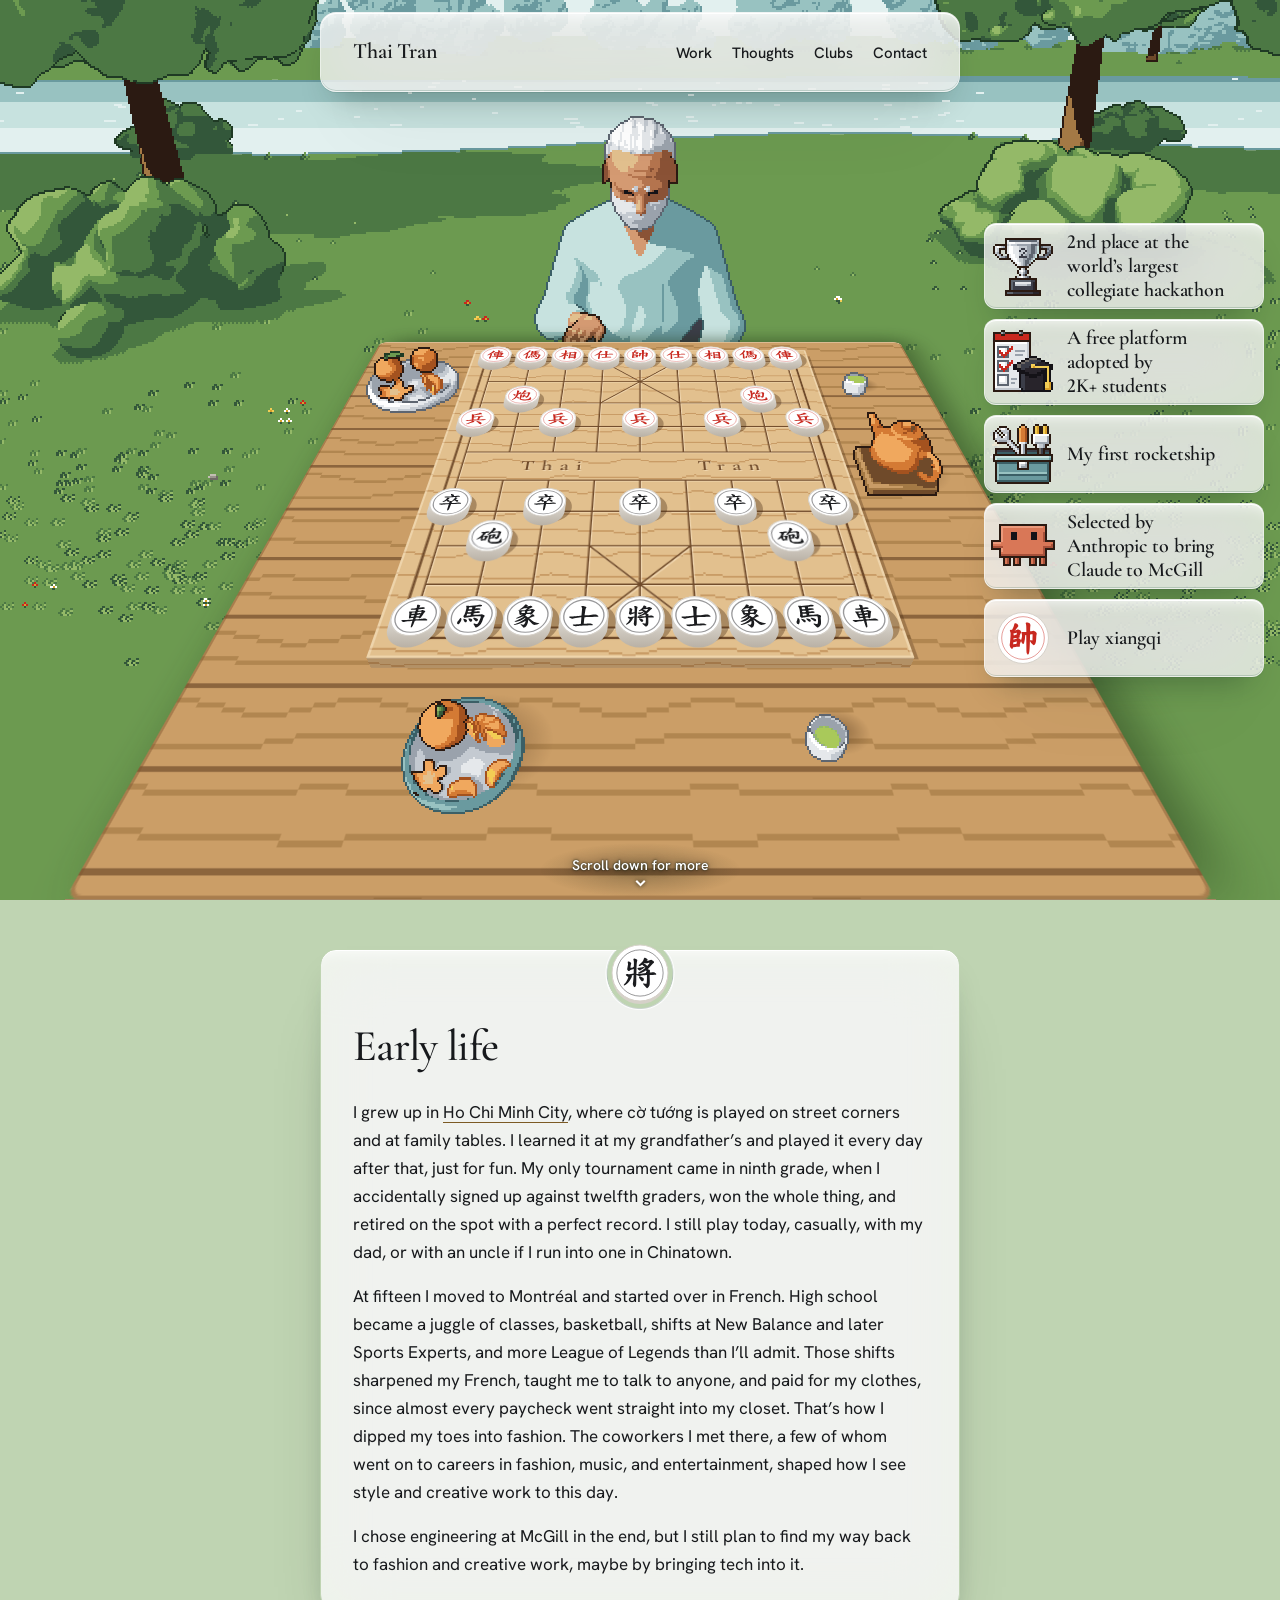
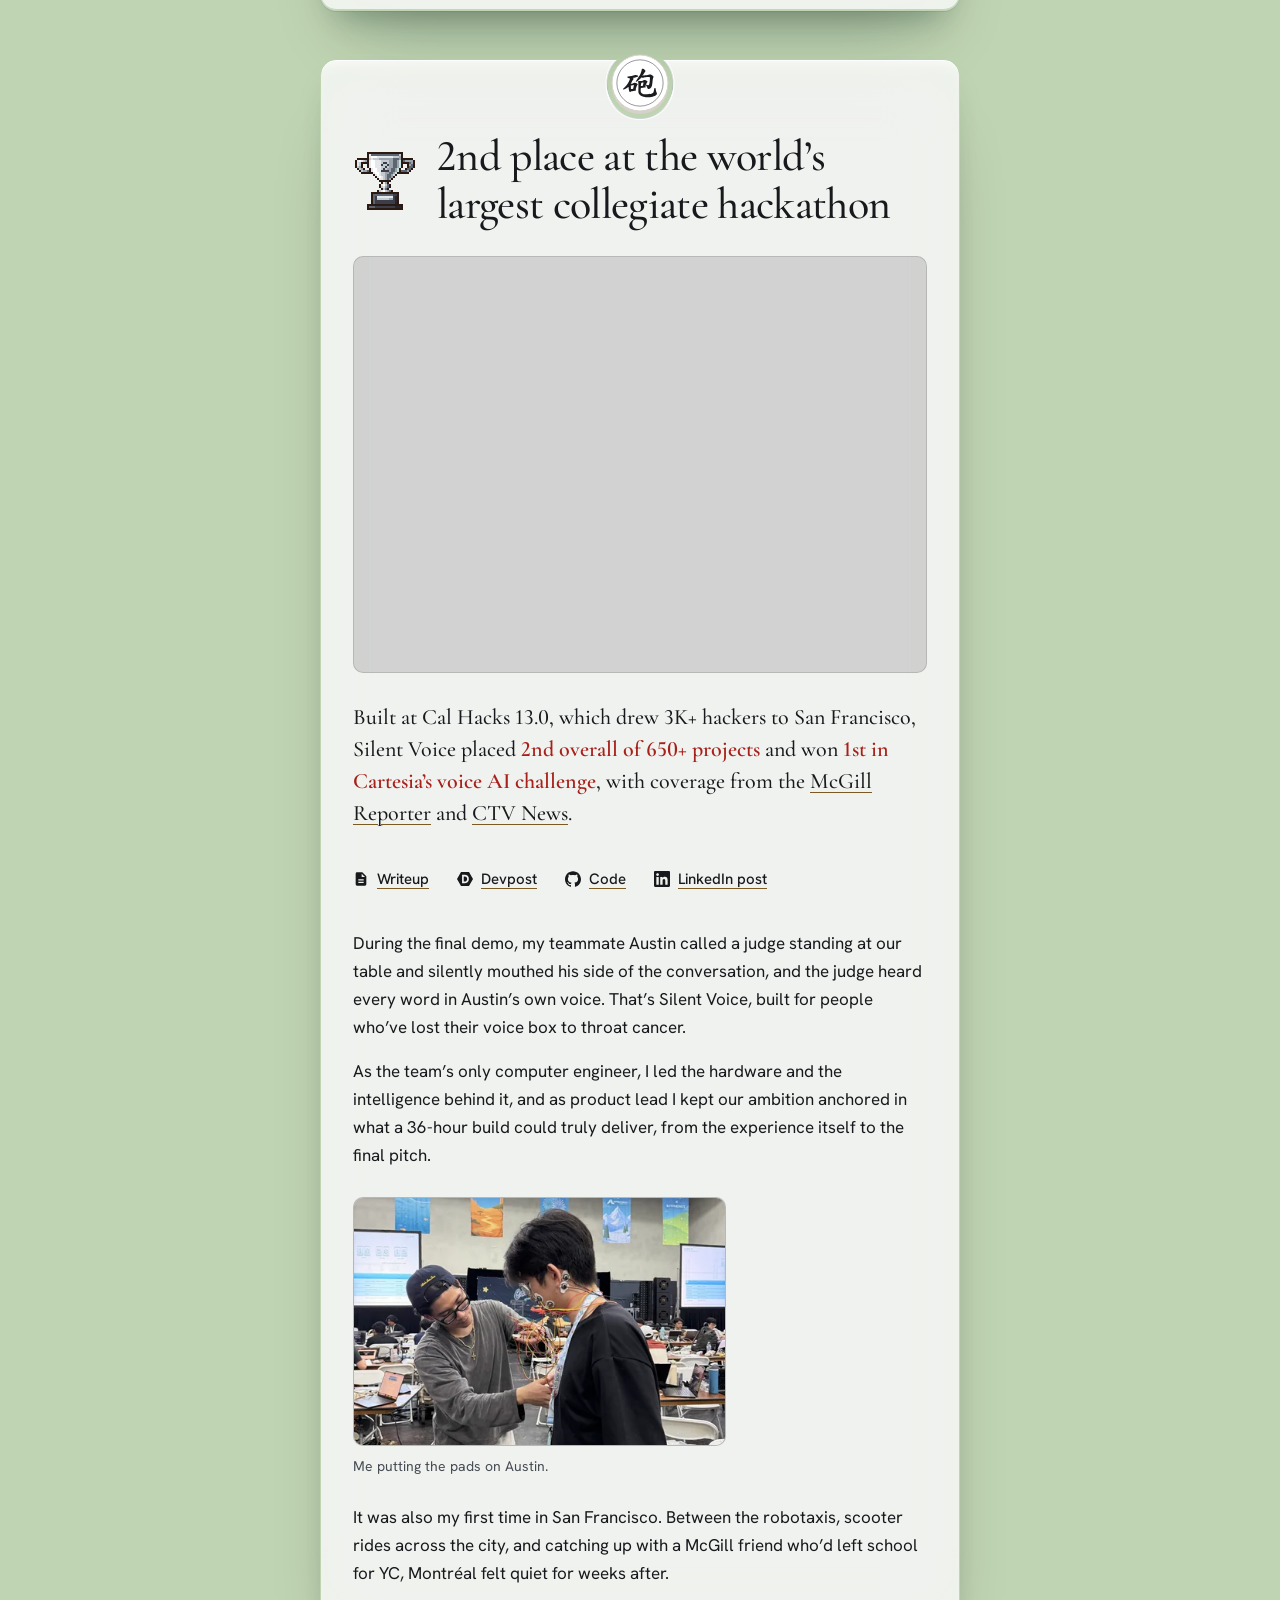
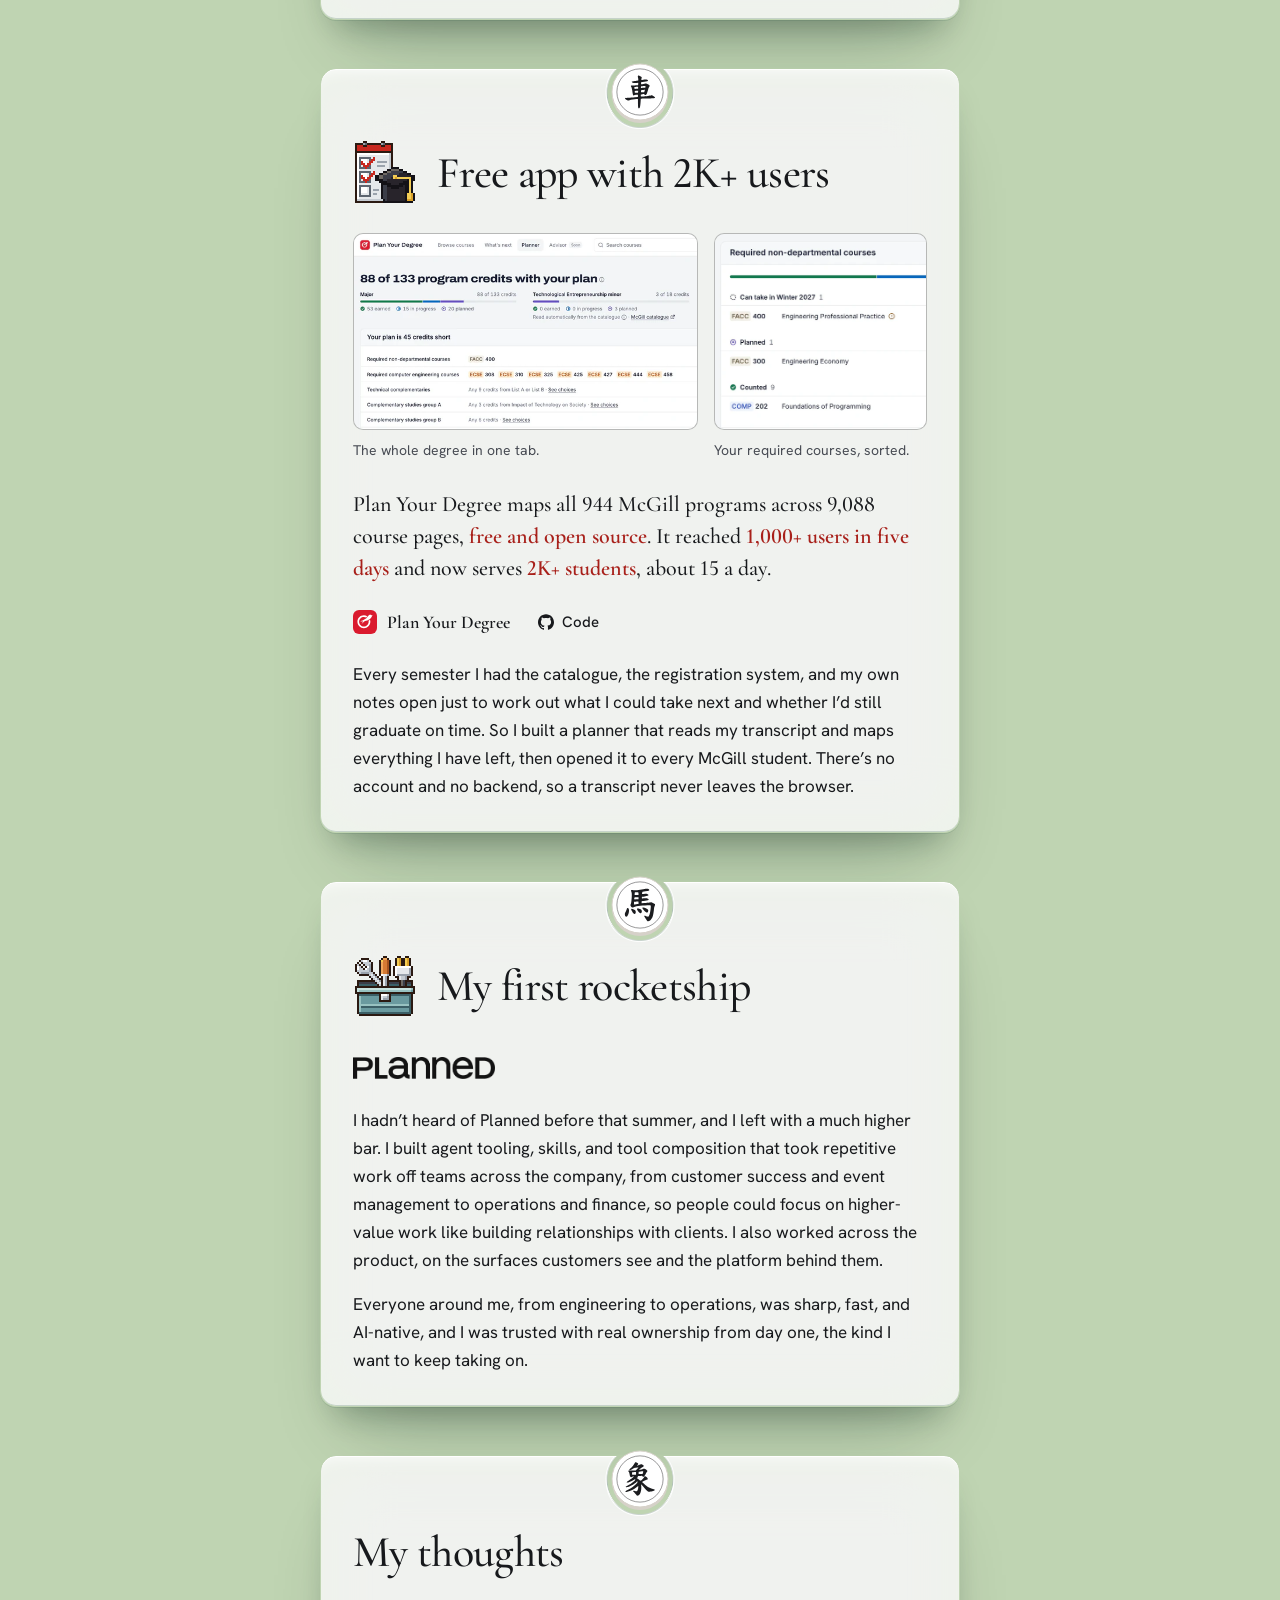
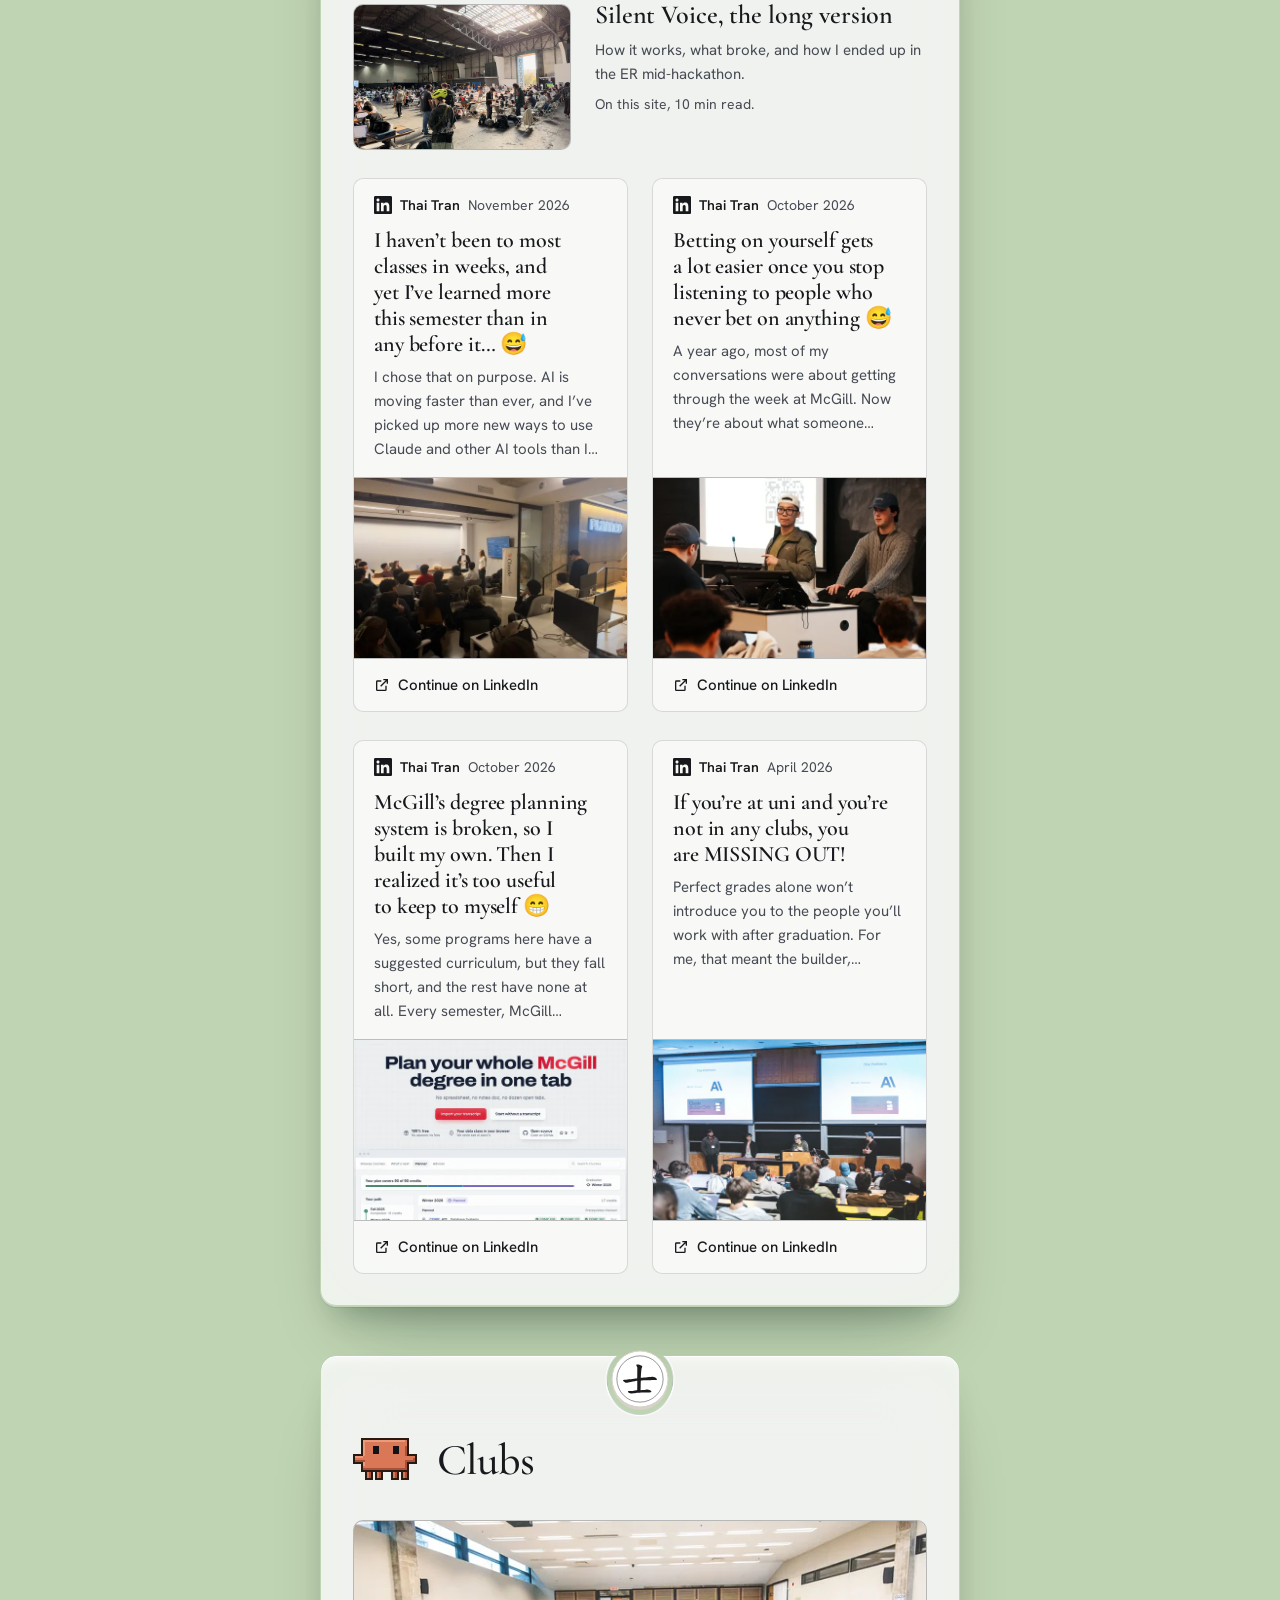
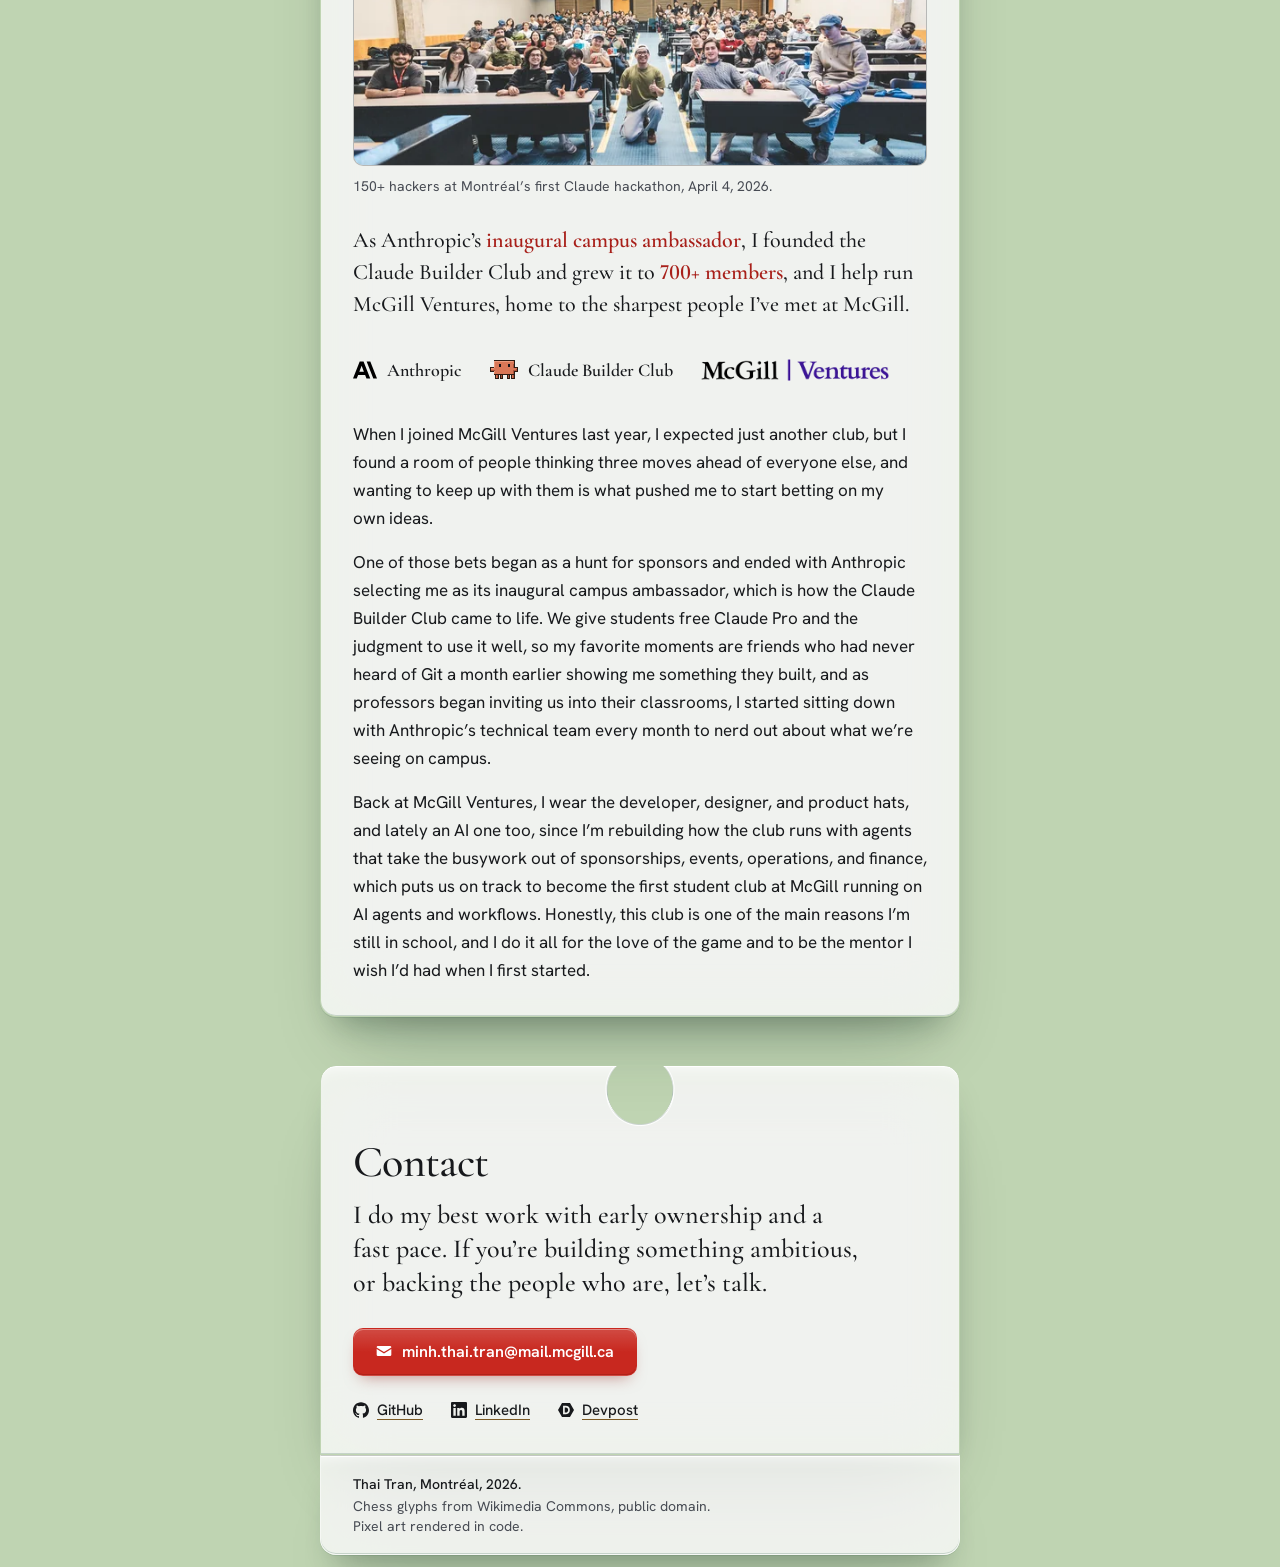
==== commit 23eb4a07: "fix(clubs): be the mentor I wish I'd had" ====
--- a/index.html
+++ b/index.html
@@ -249,7 +249,7 @@
   <div class="prose">
     <p>When I joined McGill Ventures last year, I expected just another club, but I found a room of people thinking three moves ahead of everyone else, and wanting to keep up with them is what pushed me to start betting on my own ideas.</p>
     <p>One of those bets began as a hunt for sponsors and ended with Anthropic selecting me as its inaugural campus ambassador, which is how the Claude Builder Club came to life. We give students free Claude Pro and the judgment to use it well, so my favorite moments are friends who had never heard of Git a month earlier showing me something they built, and as professors began inviting us into their classrooms, I started sitting down with Anthropic’s technical team every month to nerd out about what we’re seeing on campus.</p>
-    <p>Back at McGill Ventures, I wear the developer, designer, and product hats, and lately an AI one too, since I’m rebuilding how the club runs with agents that take the busywork out of sponsorships, events, operations, and finance, which puts us on track to become the first student club at McGill running on AI agents and workflows. Honestly, this club is one of the main reasons I’m still in school, and I do it all for the love of the game and to watch our members win.</p>
+    <p>Back at McGill Ventures, I wear the developer, designer, and product hats, and lately an AI one too, since I’m rebuilding how the club runs with agents that take the busywork out of sponsorships, events, operations, and finance, which puts us on track to become the first student club at McGill running on AI agents and workflows. Honestly, this club is one of the main reasons I’m still in school, and I do it all for the love of the game and to be the mentor I wish I’d had when I first started.</p>
   </div>
 </section>
 
